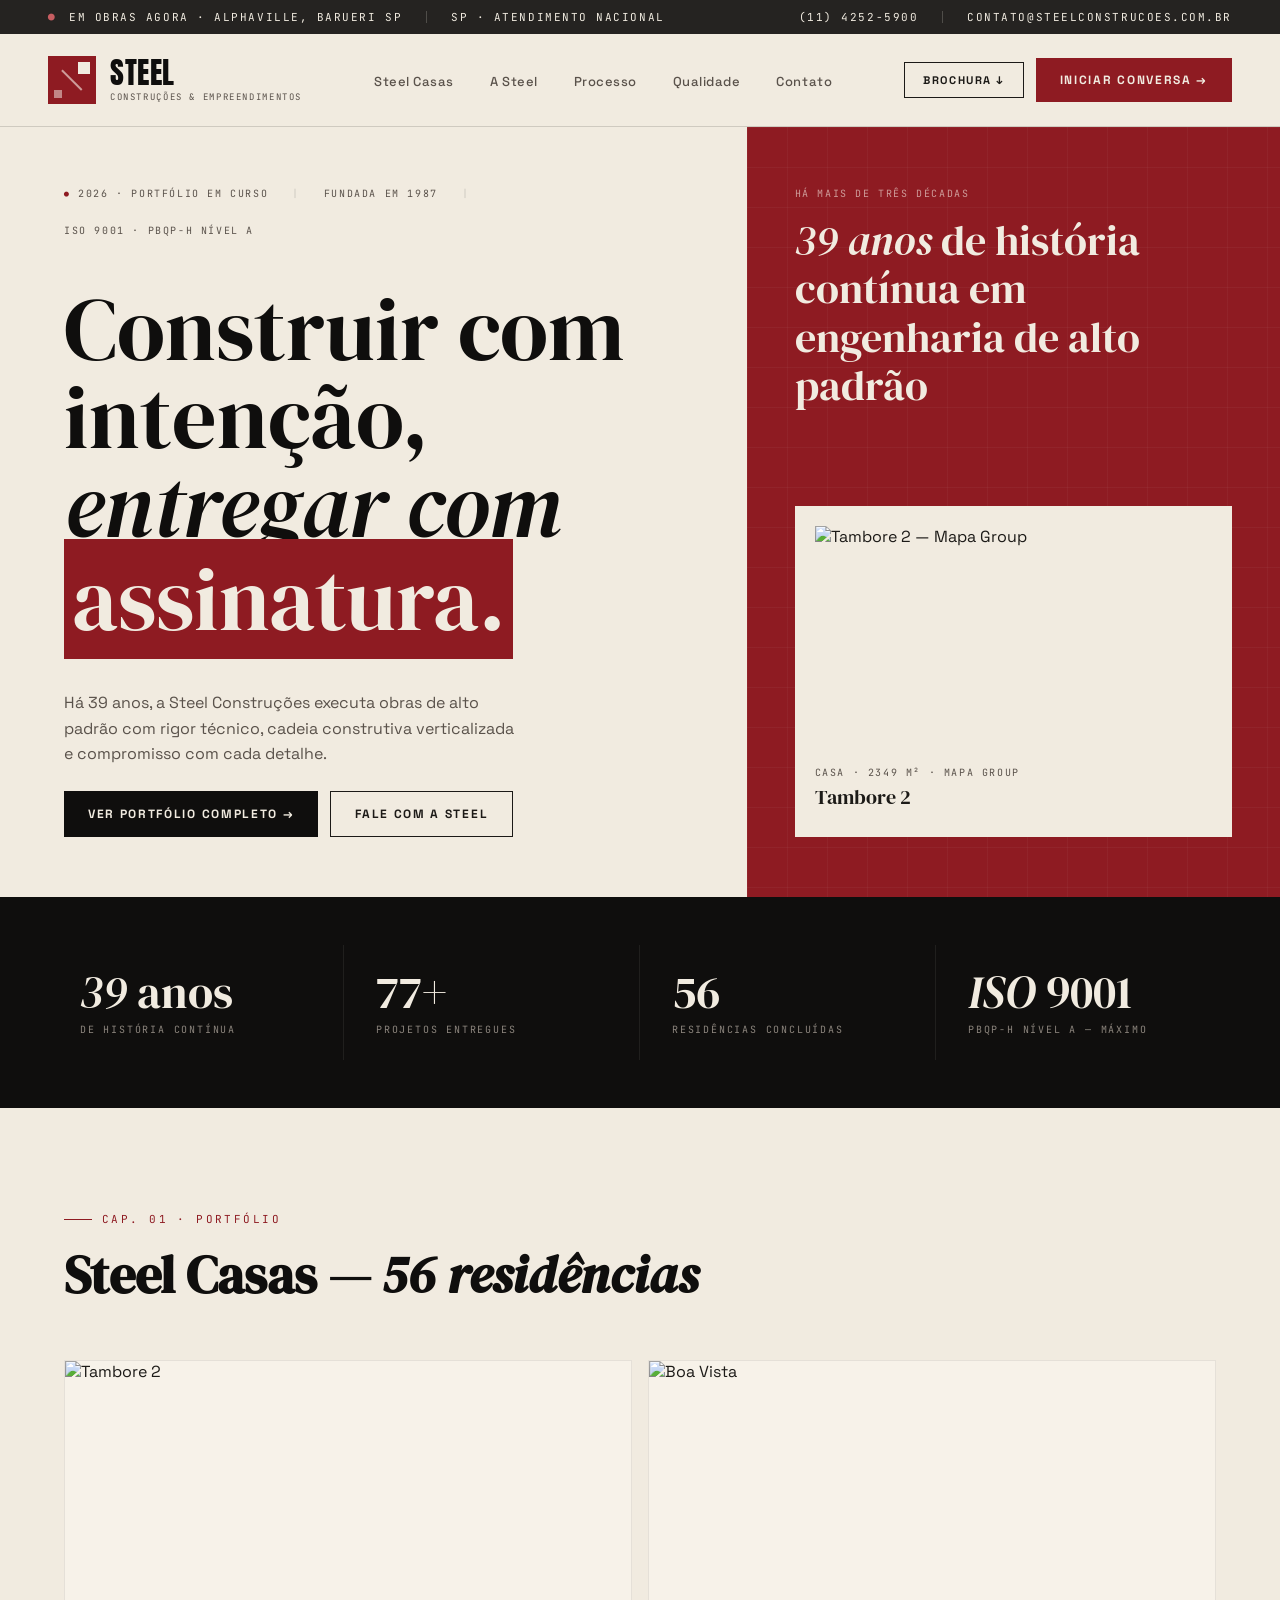
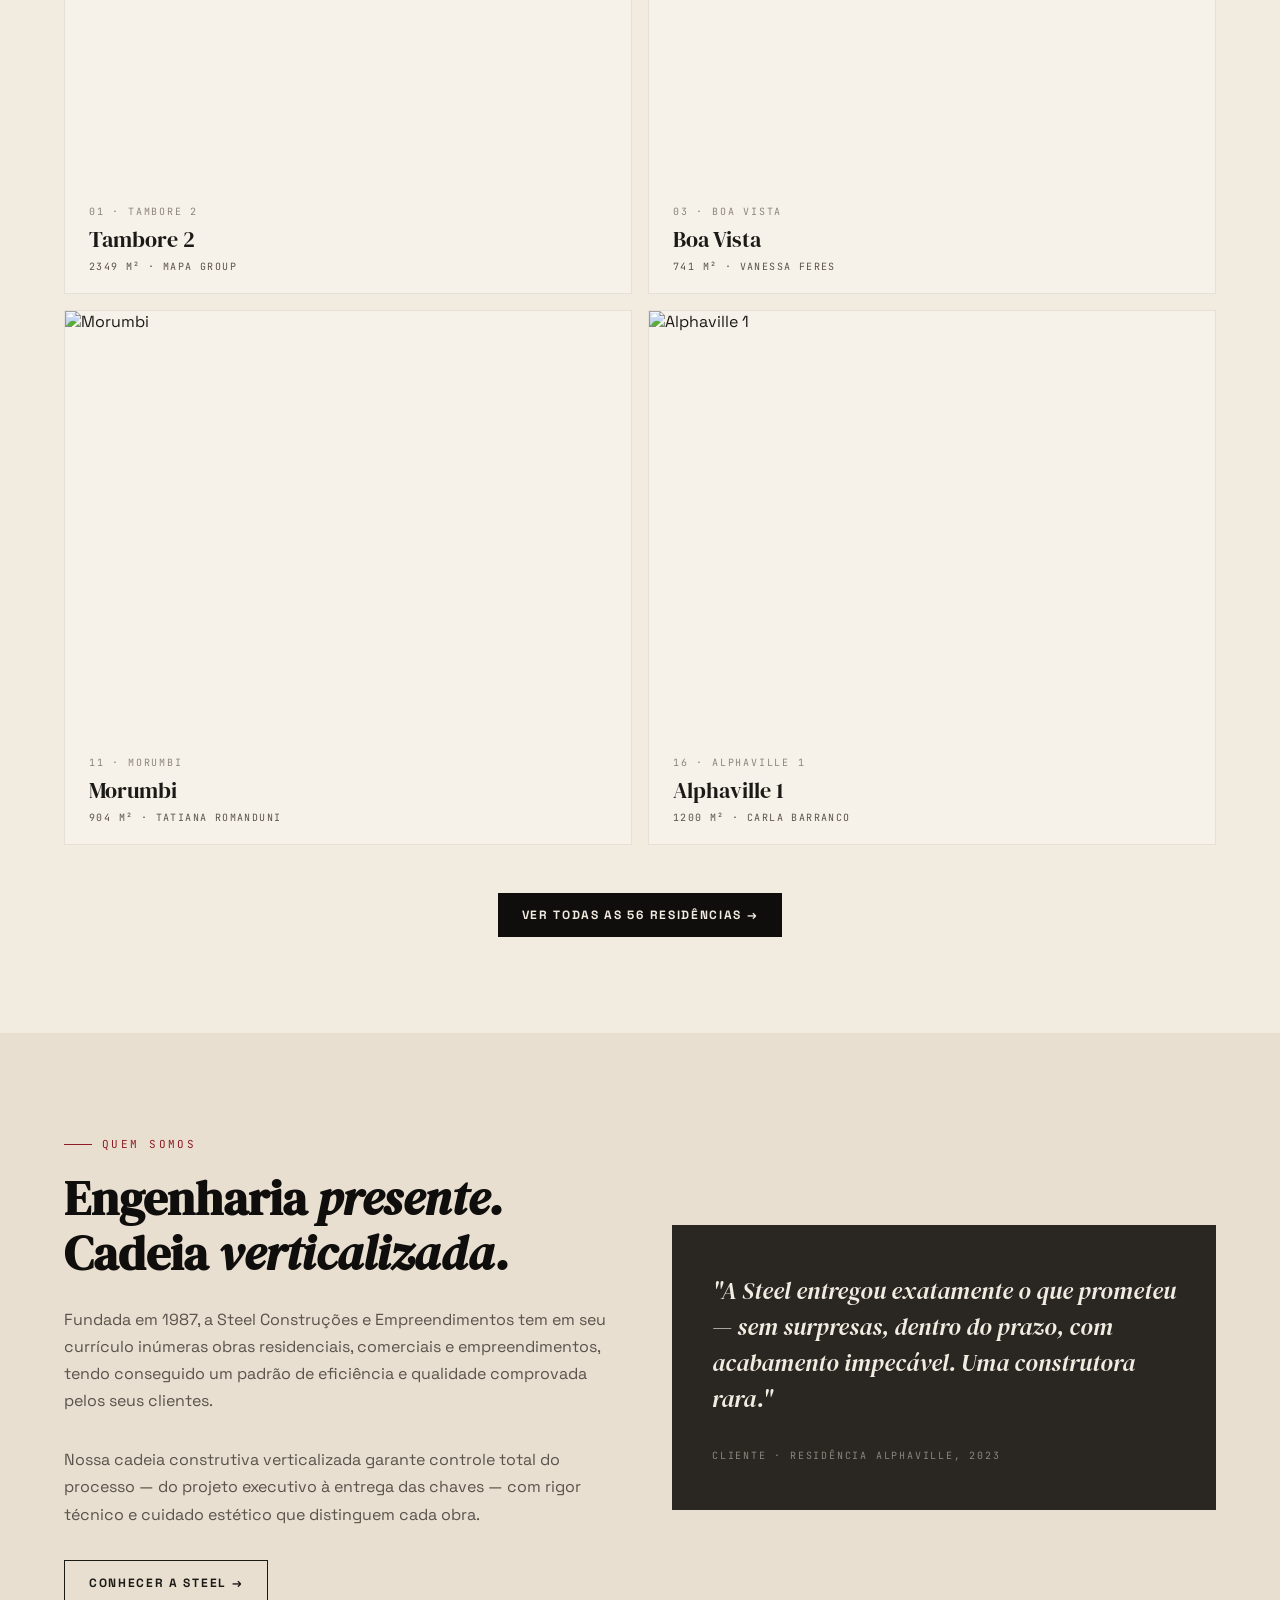
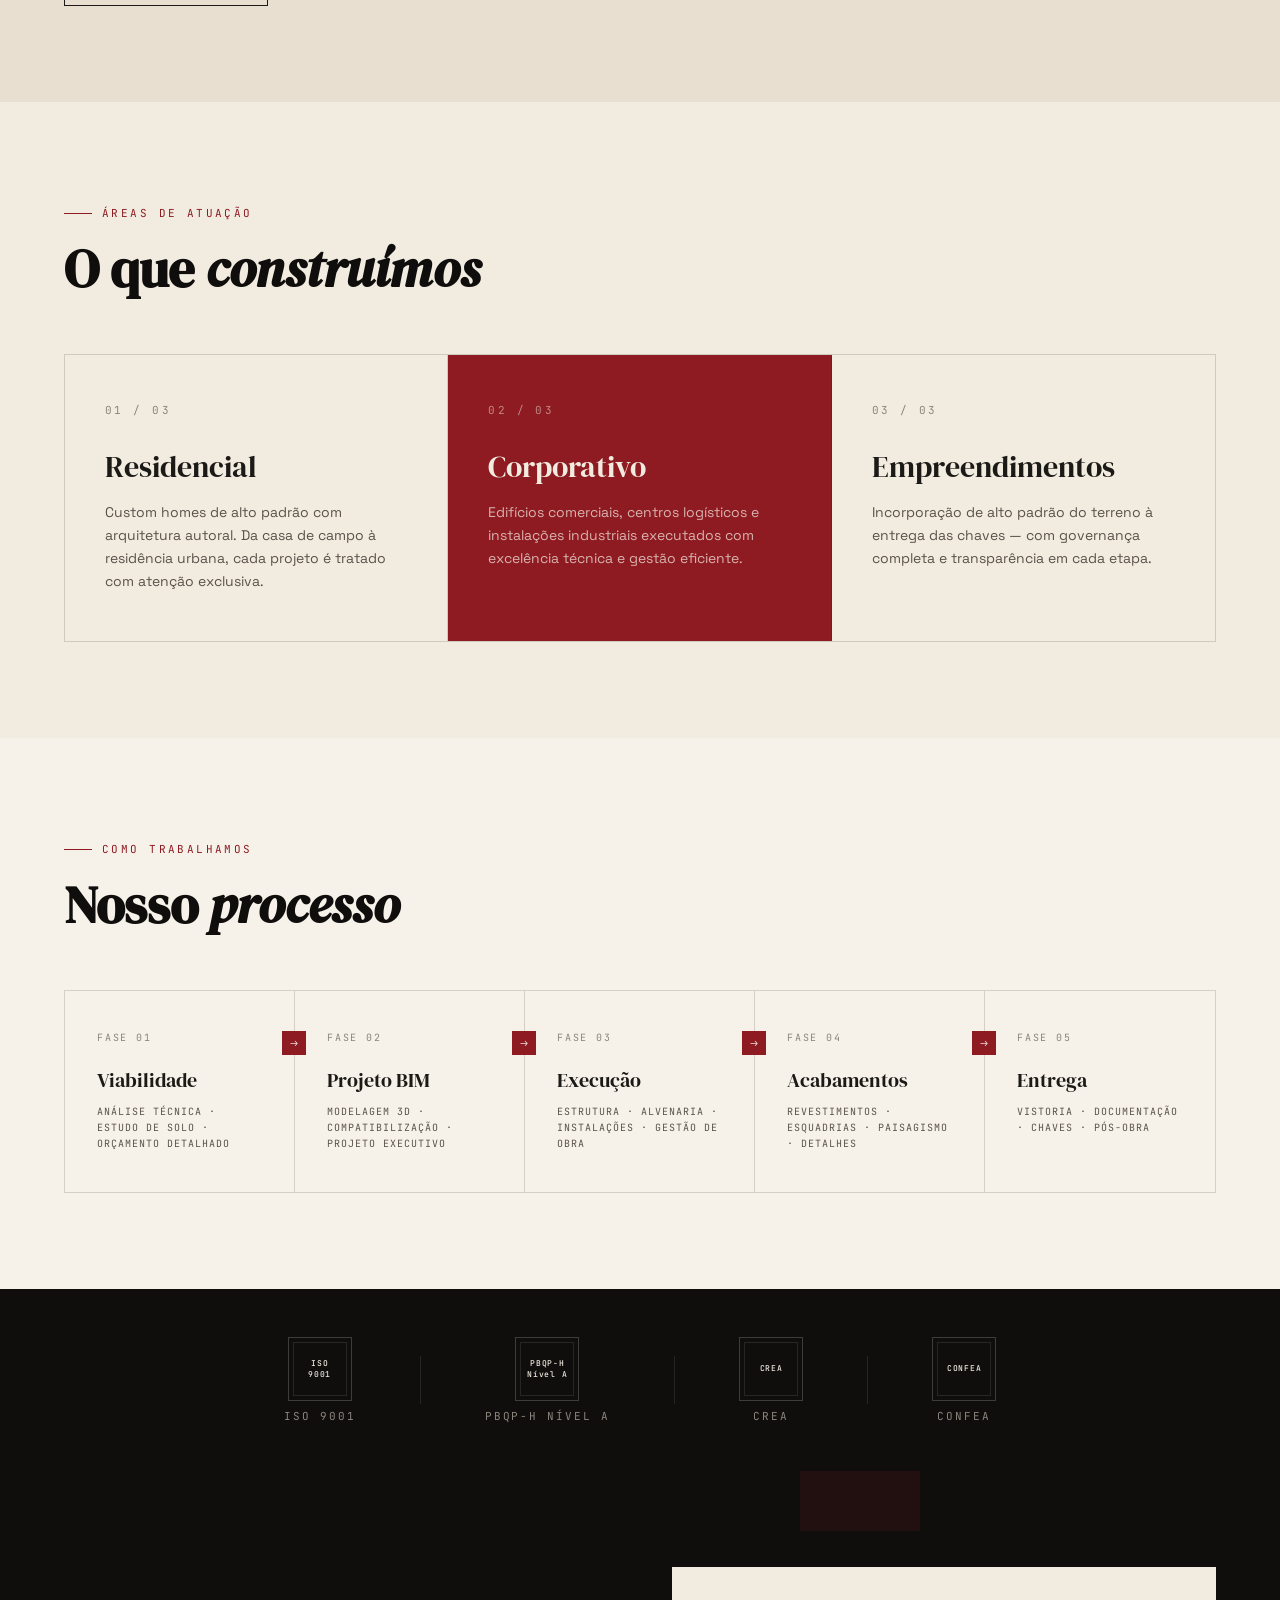
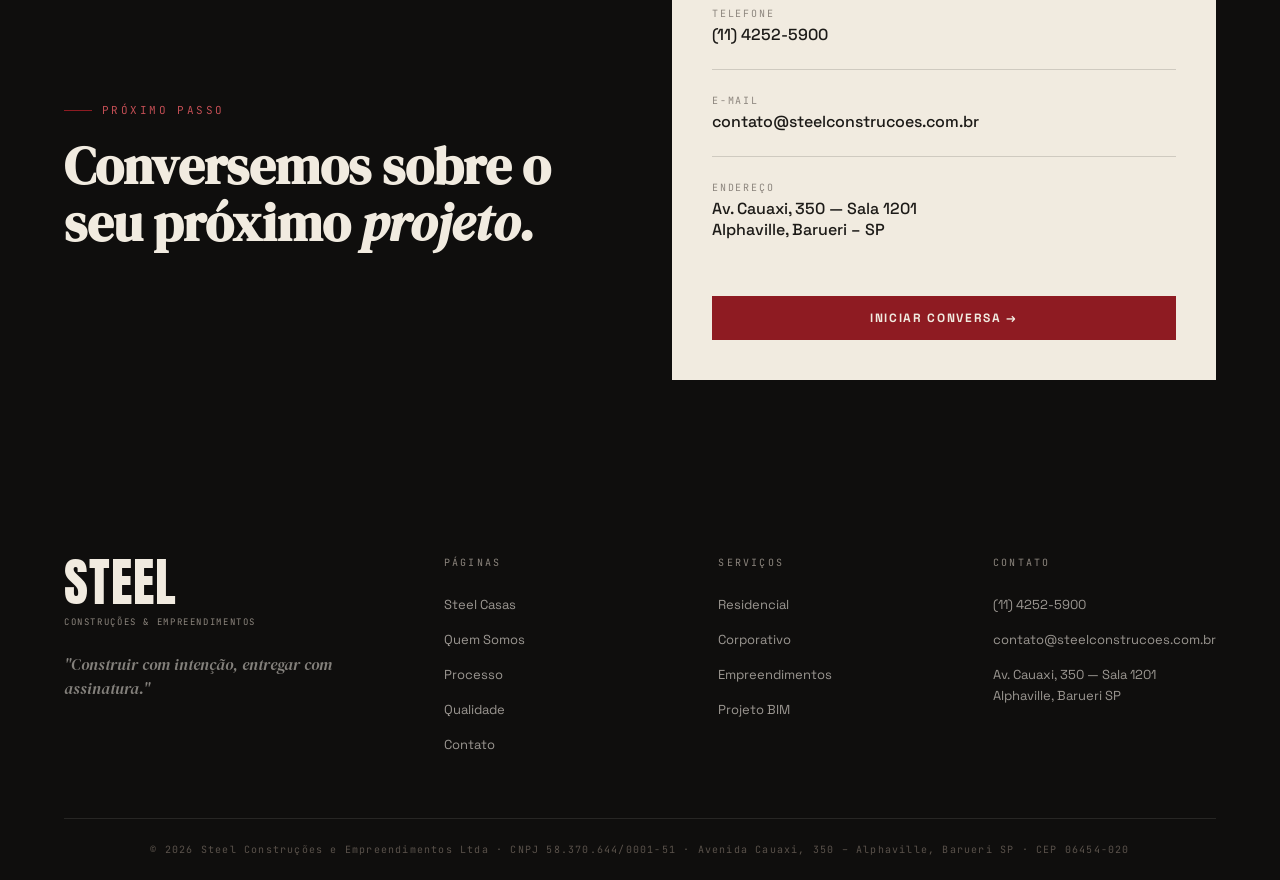
==== index.html @ 919e9aaf "Add complete Steel Construções website Single-file SPA implementing the Aço A design — cream/oxblood" ====
<!DOCTYPE html>
<html lang="pt-BR">
<head>
<meta charset="UTF-8">
<meta name="viewport" content="width=device-width, initial-scale=1.0">
<title>Steel Construções e Empreendimentos</title>
<meta name="description" content="Fundada em 1987, a Steel Construções e Empreendimentos tem em seu currículo inúmeras obras residenciais, comerciais e empreendimentos de alto padrão. ISO 9001 · PBQP-H Nível A.">
<link rel="preconnect" href="https://fonts.googleapis.com">
<link rel="preconnect" href="https://fonts.gstatic.com" crossorigin>
<link href="https://fonts.googleapis.com/css2?family=Anton&family=DM+Serif+Display:ital@0;1&family=JetBrains+Mono:wght@300;400;500&family=Space+Grotesk:wght@300;400;500;600;700&display=swap" rel="stylesheet">
<style>
:root {
  --red: #8E1B22;
  --red-dk: #5C0F14;
  --red-lt: #C24E54;
  --black: #0F0E0D;
  --ink: #1C1A17;
  --coal: #2A2622;
  --graphite: #5A524B;
  --stone: #8C857D;
  --bone: #E8DFD0;
  --cream: #F1EBE0;
  --paper: #F7F2E9;
  --border: rgba(15,14,13,0.08);
  --border-mid: rgba(15,14,13,0.15);
}

*, *::before, *::after { box-sizing: border-box; margin: 0; padding: 0; }

html { scroll-behavior: smooth; }

body {
  font-family: 'Space Grotesk', sans-serif;
  background: var(--cream);
  color: var(--ink);
  -webkit-font-smoothing: antialiased;
  overflow-x: hidden;
}

a { text-decoration: none; color: inherit; }
img { display: block; max-width: 100%; }
button { cursor: pointer; border: none; background: none; font-family: inherit; }

/* ===== TYPOGRAPHY ===== */
.font-anton { font-family: 'Anton', sans-serif; }
.font-dm { font-family: 'DM Serif Display', serif; }
.font-dm-i { font-family: 'DM Serif Display', serif; font-style: italic; }
.font-mono { font-family: 'JetBrains Mono', monospace; }
.font-body { font-family: 'Space Grotesk', sans-serif; }

/* ===== EYEBROW ===== */
.eyebrow {
  display: inline-flex;
  align-items: center;
  gap: 10px;
  font-family: 'JetBrains Mono', monospace;
  font-size: 11px;
  font-weight: 400;
  letter-spacing: 0.22em;
  text-transform: uppercase;
  color: var(--red);
  margin-bottom: 20px;
}
.eyebrow::before {
  content: '';
  display: inline-block;
  width: 28px;
  height: 1px;
  background: var(--red);
  flex-shrink: 0;
}

/* ===== BUTTONS ===== */
.btn {
  display: inline-flex;
  align-items: center;
  gap: 8px;
  padding: 14px 24px;
  font-family: 'Space Grotesk', sans-serif;
  font-size: 12px;
  font-weight: 700;
  letter-spacing: 0.14em;
  text-transform: uppercase;
  transition: all 0.2s ease;
  white-space: nowrap;
}
.btn-red {
  background: var(--red);
  color: var(--cream);
}
.btn-red:hover { background: var(--red-dk); }
.btn-black {
  background: var(--black);
  color: var(--cream);
}
.btn-black:hover { background: var(--coal); }
.btn-outline {
  border: 1.5px solid var(--ink);
  color: var(--ink);
  background: transparent;
}
.btn-outline:hover { background: var(--ink); color: var(--cream); }
.btn-outline-cream {
  border: 1.5px solid var(--cream);
  color: var(--cream);
  background: transparent;
}
.btn-outline-cream:hover { background: var(--cream); color: var(--ink); }

/* ===== TOP BAR ===== */
.topbar {
  display: flex;
  justify-content: space-between;
  align-items: center;
  padding: 10px 48px;
  background: var(--black);
  font-family: 'JetBrains Mono', monospace;
  font-size: 11px;
  letter-spacing: 0.14em;
  text-transform: uppercase;
  color: var(--cream);
  opacity: 0.9;
}
.topbar-left, .topbar-right {
  display: flex;
  align-items: center;
  gap: 24px;
}
.topbar-sep {
  width: 1px;
  height: 12px;
  background: rgba(248,242,233,0.2);
}
.topbar .dot {
  color: var(--red-lt);
  margin-right: 4px;
}

/* ===== NAVIGATION ===== */
.navbar {
  display: grid;
  grid-template-columns: auto 1fr auto;
  gap: 48px;
  align-items: center;
  padding: 22px 48px;
  background: var(--cream);
  border-bottom: 1px solid var(--border-mid);
  position: sticky;
  top: 0;
  z-index: 100;
  transition: box-shadow 0.3s ease;
}
.navbar.scrolled {
  box-shadow: 0 4px 24px rgba(15,14,13,0.08);
}

/* Logo */
.logo {
  display: flex;
  align-items: center;
  gap: 14px;
  cursor: pointer;
}
.logo-mark {
  width: 48px;
  height: 48px;
  background: var(--red);
  position: relative;
  flex-shrink: 0;
}
.logo-mark::before {
  content: '';
  position: absolute;
  top: 6px;
  right: 6px;
  width: 12px;
  height: 12px;
  background: var(--cream);
}
.logo-mark::after {
  content: '';
  position: absolute;
  bottom: 6px;
  left: 6px;
  width: 8px;
  height: 8px;
  background: rgba(248,242,233,0.5);
}
.logo-mark-line {
  position: absolute;
  top: 50%;
  left: 50%;
  width: 28px;
  height: 1.5px;
  background: rgba(248,242,233,0.6);
  transform: translate(-50%, -50%) rotate(45deg);
}
.logo-text { display: flex; flex-direction: column; }
.logo-title {
  font-family: 'Anton', sans-serif;
  font-size: 30px;
  color: var(--black);
  line-height: 1;
  letter-spacing: 0.02em;
}
.logo-sub {
  font-family: 'JetBrains Mono', monospace;
  font-size: 9px;
  letter-spacing: 0.18em;
  text-transform: uppercase;
  color: var(--graphite);
  margin-top: 3px;
}

/* Nav Links */
.nav-links {
  display: flex;
  justify-content: center;
  align-items: center;
  gap: 36px;
  list-style: none;
}
.nav-links a {
  font-family: 'Space Grotesk', sans-serif;
  font-size: 13px;
  font-weight: 500;
  letter-spacing: 0.04em;
  color: var(--graphite);
  transition: color 0.2s ease;
  position: relative;
  padding-bottom: 4px;
}
.nav-links a::after {
  content: '';
  position: absolute;
  bottom: 0;
  left: 0;
  width: 0;
  height: 1.5px;
  background: var(--red);
  transition: width 0.25s ease;
}
.nav-links a:hover { color: var(--ink); }
.nav-links a:hover::after,
.nav-links a.active::after { width: 100%; }
.nav-links a.active { color: var(--ink); }

.nav-actions {
  display: flex;
  align-items: center;
  gap: 12px;
}

/* Hamburger */
.hamburger {
  display: none;
  flex-direction: column;
  gap: 5px;
  cursor: pointer;
  padding: 4px;
}
.hamburger span {
  display: block;
  width: 24px;
  height: 2px;
  background: var(--ink);
  transition: all 0.3s ease;
}
.hamburger.open span:nth-child(1) { transform: translateY(7px) rotate(45deg); }
.hamburger.open span:nth-child(2) { opacity: 0; }
.hamburger.open span:nth-child(3) { transform: translateY(-7px) rotate(-45deg); }

/* Mobile menu */
.mobile-menu {
  display: none;
  flex-direction: column;
  gap: 0;
  background: var(--cream);
  border-top: 1px solid var(--border-mid);
  position: sticky;
  top: 93px;
  z-index: 99;
}
.mobile-menu.open { display: flex; }
.mobile-menu a {
  padding: 16px 48px;
  font-size: 14px;
  font-weight: 500;
  color: var(--graphite);
  border-bottom: 1px solid var(--border);
  transition: color 0.2s ease, background 0.2s ease;
}
.mobile-menu a:hover, .mobile-menu a.active {
  color: var(--red);
  background: var(--paper);
}

/* ===== PAGES ===== */
.page { display: block; }
.page[hidden] { display: none; }

/* ===== HERO ===== */
.hero {
  display: grid;
  grid-template-columns: 1.4fr 1fr;
  min-height: calc(100vh - 93px - 44px);
}
.hero-left {
  padding: 60px 64px 60px 64px;
  background: var(--cream);
  display: flex;
  flex-direction: column;
  justify-content: space-between;
}
.hero-meta {
  display: flex;
  align-items: center;
  gap: 24px;
  font-family: 'JetBrains Mono', monospace;
  font-size: 10px;
  letter-spacing: 0.16em;
  text-transform: uppercase;
  color: var(--graphite);
  margin-bottom: 48px;
  flex-wrap: wrap;
}
.hero-meta-dot {
  color: var(--red);
  font-size: 8px;
}
.hero-meta-sep { color: var(--border-mid); }
.hero-h1 {
  font-family: 'DM Serif Display', serif;
  font-size: 88px;
  line-height: 1.0;
  color: var(--black);
  margin-bottom: 40px;
  flex: 1;
  display: flex;
  flex-direction: column;
  justify-content: center;
}
.hero-h1 em {
  font-style: italic;
}
.hero-highlight {
  display: inline;
  background: var(--red);
  color: var(--cream);
  padding: 0 8px;
  line-height: 1.15;
}
.hero-bottom {
  display: flex;
  flex-direction: column;
  gap: 24px;
}
.hero-desc {
  font-size: 16px;
  font-weight: 400;
  color: var(--graphite);
  line-height: 1.6;
  max-width: 460px;
}
.hero-ctas {
  display: flex;
  gap: 12px;
  flex-wrap: wrap;
}

/* Hero Right */
.hero-right {
  background: var(--red);
  padding: 60px 48px;
  display: flex;
  flex-direction: column;
  justify-content: space-between;
  position: relative;
  overflow: hidden;
}
.hero-right-grid {
  position: absolute;
  inset: 0;
  background-image:
    linear-gradient(rgba(248,242,233,0.04) 1px, transparent 1px),
    linear-gradient(90deg, rgba(248,242,233,0.04) 1px, transparent 1px);
  background-size: 40px 40px;
  pointer-events: none;
}
.hero-right-heading {
  font-family: 'DM Serif Display', serif;
  font-size: 42px;
  line-height: 1.15;
  color: var(--cream);
  position: relative;
  z-index: 1;
}
.hero-right-heading em { font-style: italic; }
.hero-right-heading span {
  font-family: 'DM Serif Display', serif;
  font-style: italic;
}
.hero-featured-card {
  background: var(--cream);
  padding: 20px;
  position: relative;
  z-index: 1;
}
.hero-featured-card .img-wrap {
  width: 100%;
  aspect-ratio: 16/9;
  overflow: hidden;
  margin-bottom: 16px;
}
.hero-featured-card .img-wrap img {
  width: 100%;
  height: 100%;
  object-fit: cover;
  transition: transform 0.5s ease;
}
.hero-featured-card:hover .img-wrap img { transform: scale(1.03); }
.hero-featured-card-meta {
  font-family: 'JetBrains Mono', monospace;
  font-size: 10px;
  letter-spacing: 0.16em;
  text-transform: uppercase;
  color: var(--graphite);
}
.hero-featured-card-name {
  font-family: 'DM Serif Display', serif;
  font-size: 20px;
  color: var(--ink);
  margin: 4px 0 6px;
}
.hero-right-sub {
  font-family: 'JetBrains Mono', monospace;
  font-size: 10px;
  letter-spacing: 0.16em;
  text-transform: uppercase;
  color: rgba(248,242,233,0.6);
  position: relative;
  z-index: 1;
  margin-bottom: 16px;
}

/* ===== STATS BAR ===== */
.stats-bar {
  background: var(--black);
  padding: 48px;
  display: grid;
  grid-template-columns: repeat(4, 1fr);
  gap: 0;
}
.stat-item {
  padding: 24px 32px;
  border-right: 1px solid rgba(248,242,233,0.08);
  display: flex;
  flex-direction: column;
  gap: 8px;
}
.stat-item:last-child { border-right: none; }
.stat-number {
  font-family: 'DM Serif Display', serif;
  font-size: 46px;
  line-height: 1;
  color: var(--cream);
}
.stat-number em { font-style: italic; }
.stat-label {
  font-family: 'JetBrains Mono', monospace;
  font-size: 10px;
  letter-spacing: 0.18em;
  text-transform: uppercase;
  color: var(--stone);
}

/* ===== SECTIONS ===== */
.c-section {
  padding: 96px 64px;
}
.section-header {
  margin-bottom: 56px;
}
.section-h2 {
  font-family: 'DM Serif Display', serif;
  font-size: 52px;
  line-height: 1.1;
  color: var(--black);
}
.section-h2 em { font-style: italic; }

/* ===== PORTFOLIO SECTION ===== */
.portfolio-section {
  background: var(--cream);
  padding: 96px 64px;
}
.portfolio-grid-home {
  display: grid;
  grid-template-columns: repeat(2, 1fr);
  gap: 16px;
  margin-bottom: 48px;
}
.portfolio-card {
  background: var(--paper);
  border: 1px solid var(--border);
  overflow: hidden;
  transition: border-color 0.3s ease;
}
.portfolio-card:hover { border-color: var(--red); }
.portfolio-card .img-wrap {
  aspect-ratio: 4/3;
  overflow: hidden;
}
.portfolio-card .img-wrap img {
  width: 100%;
  height: 100%;
  object-fit: cover;
  transition: transform 0.4s ease;
}
.portfolio-card:hover .img-wrap img { transform: scale(1.04); }
.portfolio-card-info {
  padding: 20px 24px;
}
.portfolio-card-num {
  font-family: 'JetBrains Mono', monospace;
  font-size: 10px;
  letter-spacing: 0.18em;
  color: var(--stone);
  text-transform: uppercase;
  margin-bottom: 6px;
}
.portfolio-card-name {
  font-family: 'DM Serif Display', serif;
  font-size: 22px;
  color: var(--ink);
  margin-bottom: 6px;
}
.portfolio-card-meta {
  font-family: 'JetBrains Mono', monospace;
  font-size: 10px;
  letter-spacing: 0.14em;
  color: var(--graphite);
  text-transform: uppercase;
}
.portfolio-cta-wrap {
  text-align: center;
}

/* ===== ABOUT / MANIFESTO ===== */
.about-section {
  background: var(--bone);
  padding: 96px 64px;
  display: grid;
  grid-template-columns: 1fr 1fr;
  gap: 64px;
  align-items: center;
}
.about-h2 {
  font-family: 'DM Serif Display', serif;
  font-size: 48px;
  line-height: 1.15;
  color: var(--black);
  margin-bottom: 24px;
}
.about-h2 em { font-style: italic; }
.about-body {
  font-size: 16px;
  line-height: 1.7;
  color: var(--graphite);
  margin-bottom: 32px;
}
.about-card {
  background: var(--coal);
  padding: 48px 40px;
}
.about-quote {
  font-family: 'DM Serif Display', serif;
  font-style: italic;
  font-size: 24px;
  line-height: 1.5;
  color: var(--cream);
  margin-bottom: 32px;
}
.about-quote-attr {
  font-family: 'JetBrains Mono', monospace;
  font-size: 10px;
  letter-spacing: 0.18em;
  text-transform: uppercase;
  color: var(--stone);
}

/* ===== SERVICES ===== */
.services-section {
  background: var(--cream);
  padding: 96px 64px;
}
.services-grid {
  display: grid;
  grid-template-columns: repeat(3, 1fr);
  gap: 0;
  border: 1px solid var(--border-mid);
}
.service-col {
  padding: 48px 40px;
  border-right: 1px solid var(--border-mid);
}
.service-col:last-child { border-right: none; }
.service-col.red {
  background: var(--red);
}
.service-num {
  font-family: 'JetBrains Mono', monospace;
  font-size: 11px;
  letter-spacing: 0.22em;
  text-transform: uppercase;
  color: var(--stone);
  margin-bottom: 32px;
  display: block;
}
.service-col.red .service-num { color: rgba(248,242,233,0.5); }
.service-title {
  font-family: 'DM Serif Display', serif;
  font-size: 30px;
  color: var(--ink);
  margin-bottom: 16px;
  line-height: 1.2;
}
.service-col.red .service-title { color: var(--cream); }
.service-body {
  font-size: 14px;
  line-height: 1.65;
  color: var(--graphite);
}
.service-col.red .service-body { color: rgba(248,242,233,0.7); }

/* ===== PROCESS TIMELINE ===== */
.process-section {
  background: var(--paper);
  padding: 96px 64px;
}
.process-timeline {
  display: grid;
  grid-template-columns: repeat(5, 1fr);
  gap: 0;
  margin-top: 56px;
  border: 1px solid var(--border-mid);
}
.process-step {
  padding: 40px 32px;
  border-right: 1px solid var(--border-mid);
  position: relative;
}
.process-step:last-child { border-right: none; }
.process-step-num {
  font-family: 'JetBrains Mono', monospace;
  font-size: 10px;
  letter-spacing: 0.18em;
  text-transform: uppercase;
  color: var(--stone);
  margin-bottom: 24px;
  display: block;
}
.process-step-arrow {
  position: absolute;
  top: 40px;
  right: -12px;
  width: 24px;
  height: 24px;
  background: var(--red);
  display: flex;
  align-items: center;
  justify-content: center;
  z-index: 1;
  font-size: 10px;
  color: var(--cream);
}
.process-step:last-child .process-step-arrow { display: none; }
.process-step-title {
  font-family: 'DM Serif Display', serif;
  font-size: 20px;
  color: var(--ink);
  margin-bottom: 12px;
  line-height: 1.2;
}
.process-step-body {
  font-family: 'JetBrains Mono', monospace;
  font-size: 10px;
  letter-spacing: 0.1em;
  color: var(--graphite);
  line-height: 1.6;
  text-transform: uppercase;
}

/* ===== CERTIFICATIONS ===== */
.certs-section {
  background: var(--black);
  padding: 48px 64px;
  display: flex;
  align-items: center;
  justify-content: center;
  gap: 64px;
  flex-wrap: wrap;
}
.cert-item {
  display: flex;
  flex-direction: column;
  align-items: center;
  gap: 8px;
}
.cert-badge {
  width: 64px;
  height: 64px;
  border: 1.5px solid rgba(248,242,233,0.2);
  display: flex;
  align-items: center;
  justify-content: center;
  position: relative;
}
.cert-badge::before {
  content: '';
  position: absolute;
  inset: 4px;
  border: 1px solid rgba(248,242,233,0.1);
}
.cert-badge-inner {
  font-family: 'JetBrains Mono', monospace;
  font-size: 8px;
  letter-spacing: 0.1em;
  color: var(--cream);
  text-align: center;
  line-height: 1.3;
  font-weight: 500;
}
.cert-name {
  font-family: 'JetBrains Mono', monospace;
  font-size: 11px;
  letter-spacing: 0.18em;
  text-transform: uppercase;
  color: var(--stone);
}
.cert-sep {
  width: 1px;
  height: 48px;
  background: rgba(248,242,233,0.1);
}

/* ===== HOME CTA ===== */
.home-cta-section {
  background: var(--black);
  padding: 96px 64px;
  display: grid;
  grid-template-columns: 1fr 1fr;
  gap: 64px;
  align-items: center;
  position: relative;
  overflow: hidden;
}
.home-cta-accent {
  position: absolute;
  top: -60px;
  right: 360px;
  width: 120px;
  height: 120px;
  background: var(--red);
  opacity: 0.15;
}
.home-cta-accent::after {
  content: '';
  position: absolute;
  top: 30px;
  left: 30px;
  width: 60px;
  height: 60px;
  background: var(--red);
  opacity: 0.4;
}
.home-cta-h2 {
  font-family: 'DM Serif Display', serif;
  font-size: 52px;
  line-height: 1.1;
  color: var(--cream);
  position: relative;
  z-index: 1;
}
.home-cta-h2 em { font-style: italic; }
.contact-card {
  background: var(--cream);
  padding: 40px;
  position: relative;
  z-index: 1;
}
.contact-card-item {
  display: flex;
  flex-direction: column;
  gap: 4px;
  margin-bottom: 24px;
  padding-bottom: 24px;
  border-bottom: 1px solid var(--border-mid);
}
.contact-card-item:last-of-type {
  margin-bottom: 32px;
  border-bottom: none;
}
.contact-card-label {
  font-family: 'JetBrains Mono', monospace;
  font-size: 10px;
  letter-spacing: 0.18em;
  text-transform: uppercase;
  color: var(--stone);
}
.contact-card-value {
  font-size: 16px;
  font-weight: 500;
  color: var(--ink);
}

/* ===== FOOTER ===== */
.footer {
  background: var(--black);
  padding: 80px 64px 0;
}
.footer-grid {
  display: grid;
  grid-template-columns: 1.5fr 1fr 1fr 1fr;
  gap: 64px;
  padding-bottom: 64px;
  border-bottom: 1px solid rgba(248,242,233,0.1);
}
.footer-brand .footer-name {
  font-family: 'Anton', sans-serif;
  font-size: 52px;
  color: var(--cream);
  letter-spacing: 0.02em;
  line-height: 1;
  margin-bottom: 8px;
}
.footer-brand-sub {
  font-family: 'JetBrains Mono', monospace;
  font-size: 9px;
  letter-spacing: 0.18em;
  text-transform: uppercase;
  color: var(--stone);
  margin-bottom: 24px;
}
.footer-quote {
  font-family: 'DM Serif Display', serif;
  font-style: italic;
  font-size: 16px;
  color: rgba(248,242,233,0.5);
  line-height: 1.5;
  max-width: 280px;
}
.footer-col-title {
  font-family: 'JetBrains Mono', monospace;
  font-size: 10px;
  letter-spacing: 0.22em;
  text-transform: uppercase;
  color: var(--stone);
  margin-bottom: 24px;
}
.footer-links {
  display: flex;
  flex-direction: column;
  gap: 14px;
  list-style: none;
}
.footer-links a {
  font-size: 13px;
  color: rgba(248,242,233,0.6);
  transition: color 0.2s ease;
}
.footer-links a:hover { color: var(--cream); }
.footer-bottom {
  padding: 24px 0;
  font-family: 'JetBrains Mono', monospace;
  font-size: 10px;
  letter-spacing: 0.12em;
  color: var(--graphite);
  text-align: center;
}

/* ===== CASAS PAGE ===== */
.page-header {
  background: var(--cream);
  padding: 80px 64px 56px;
  border-bottom: 1px solid var(--border-mid);
}
.page-h1 {
  font-family: 'DM Serif Display', serif;
  font-size: 80px;
  line-height: 1.05;
  color: var(--black);
  margin-bottom: 20px;
}
.page-h1 em { font-style: italic; }
.page-desc {
  font-size: 16px;
  color: var(--graphite);
  line-height: 1.6;
  max-width: 560px;
}
.page-count {
  font-family: 'JetBrains Mono', monospace;
  font-size: 12px;
  letter-spacing: 0.18em;
  text-transform: uppercase;
  color: var(--stone);
  margin-bottom: 16px;
}

.casas-gallery {
  padding: 64px;
  background: var(--cream);
}
.casas-grid {
  display: grid;
  grid-template-columns: repeat(3, 1fr);
  gap: 16px;
}
.casa-card {
  background: var(--paper);
  border: 1px solid var(--border);
  overflow: hidden;
  transition: border-color 0.3s ease;
  position: relative;
}
.casa-card:hover { border-color: var(--stone); }
.casa-card .img-wrap {
  aspect-ratio: 4/3;
  overflow: hidden;
  position: relative;
}
.casa-card .img-wrap img {
  width: 100%;
  height: 100%;
  object-fit: cover;
  transition: transform 0.4s ease;
}
.casa-card:hover .img-wrap img { transform: scale(1.04); }
.casa-card-num {
  position: absolute;
  top: 12px;
  right: 12px;
  background: rgba(15,14,13,0.7);
  color: var(--cream);
  font-family: 'JetBrains Mono', monospace;
  font-size: 10px;
  letter-spacing: 0.18em;
  padding: 4px 8px;
  z-index: 1;
}
.casa-card-info {
  padding: 20px 24px;
}
.casa-card-name {
  font-family: 'DM Serif Display', serif;
  font-size: 20px;
  color: var(--ink);
  margin-bottom: 8px;
}
.casa-card-meta {
  font-family: 'JetBrains Mono', monospace;
  font-size: 10px;
  letter-spacing: 0.14em;
  color: var(--graphite);
  text-transform: uppercase;
}

/* ===== SOBRE PAGE ===== */
.sobre-hero {
  background: var(--bone);
  padding: 96px 64px;
  border-bottom: 1px solid var(--border-mid);
}
.sobre-story {
  padding: 96px 64px;
  background: var(--cream);
  display: grid;
  grid-template-columns: 1fr 1fr;
  gap: 80px;
  align-items: start;
}
.story-h2 {
  font-family: 'DM Serif Display', serif;
  font-size: 40px;
  line-height: 1.15;
  color: var(--black);
  margin-bottom: 24px;
}
.story-body {
  font-size: 15px;
  line-height: 1.75;
  color: var(--graphite);
  margin-bottom: 20px;
}
.story-data-item {
  display: flex;
  flex-direction: column;
  gap: 2px;
  padding: 20px 0;
  border-bottom: 1px solid var(--border);
}
.story-data-label {
  font-family: 'JetBrains Mono', monospace;
  font-size: 10px;
  letter-spacing: 0.18em;
  text-transform: uppercase;
  color: var(--stone);
}
.story-data-value {
  font-size: 15px;
  font-weight: 500;
  color: var(--ink);
}
.values-section {
  background: var(--black);
  padding: 96px 64px;
}
.values-section .section-h2 { color: var(--cream); margin-bottom: 56px; }
.values-grid {
  display: grid;
  grid-template-columns: repeat(4, 1fr);
  gap: 0;
}
.value-item {
  padding: 40px 32px;
  border-right: 1px solid rgba(248,242,233,0.08);
}
.value-item:last-child { border-right: none; }
.value-num {
  font-family: 'JetBrains Mono', monospace;
  font-size: 10px;
  letter-spacing: 0.22em;
  color: var(--red-lt);
  text-transform: uppercase;
  margin-bottom: 20px;
  display: block;
}
.value-title {
  font-family: 'DM Serif Display', serif;
  font-size: 28px;
  color: var(--cream);
  margin-bottom: 12px;
}
.value-body {
  font-size: 14px;
  line-height: 1.6;
  color: var(--stone);
}
.timeline-section {
  background: var(--paper);
  padding: 96px 64px;
}
.timeline-items {
  display: grid;
  grid-template-columns: repeat(4, 1fr);
  gap: 0;
  margin-top: 56px;
  border: 1px solid var(--border-mid);
}
.timeline-item {
  padding: 40px 32px;
  border-right: 1px solid var(--border-mid);
}
.timeline-item:last-child { border-right: none; }
.timeline-year {
  font-family: 'DM Serif Display', serif;
  font-style: italic;
  font-size: 48px;
  color: var(--red);
  margin-bottom: 16px;
  display: block;
}
.timeline-event {
  font-family: 'Space Grotesk', sans-serif;
  font-size: 14px;
  line-height: 1.65;
  color: var(--graphite);
}

/* ===== PROCESSO PAGE ===== */
.processo-phases {
  background: var(--cream);
  padding: 96px 64px;
}
.phase-item {
  display: grid;
  grid-template-columns: 80px 1fr 1fr;
  gap: 48px;
  padding: 56px 0;
  border-bottom: 1px solid var(--border-mid);
  align-items: start;
}
.phase-item:last-child { border-bottom: none; }
.phase-num {
  font-family: 'JetBrains Mono', monospace;
  font-size: 11px;
  letter-spacing: 0.22em;
  color: var(--stone);
  text-transform: uppercase;
  padding-top: 4px;
}
.phase-title {
  font-family: 'DM Serif Display', serif;
  font-size: 36px;
  color: var(--black);
  line-height: 1.15;
}
.phase-title em { font-style: italic; }
.phase-body {
  font-size: 15px;
  line-height: 1.7;
  color: var(--graphite);
}
.certs-detail-section {
  background: var(--bone);
  padding: 96px 64px;
}
.certs-detail-grid {
  display: grid;
  grid-template-columns: repeat(2, 1fr);
  gap: 32px;
  margin-top: 48px;
}
.cert-detail-card {
  background: var(--paper);
  border: 1px solid var(--border-mid);
  padding: 40px;
}
.cert-detail-badge {
  display: inline-flex;
  align-items: center;
  gap: 12px;
  margin-bottom: 20px;
}
.cert-detail-icon {
  width: 48px;
  height: 48px;
  border: 1.5px solid var(--red);
  display: flex;
  align-items: center;
  justify-content: center;
}
.cert-detail-icon span {
  font-family: 'JetBrains Mono', monospace;
  font-size: 9px;
  color: var(--red);
  text-align: center;
  letter-spacing: 0.05em;
  font-weight: 500;
}
.cert-detail-name {
  font-family: 'JetBrains Mono', monospace;
  font-size: 12px;
  letter-spacing: 0.18em;
  text-transform: uppercase;
  color: var(--red);
}
.cert-detail-title {
  font-family: 'DM Serif Display', serif;
  font-size: 24px;
  color: var(--ink);
  margin-bottom: 12px;
}
.cert-detail-body {
  font-size: 14px;
  line-height: 1.65;
  color: var(--graphite);
}

/* ===== CONTATO PAGE ===== */
.contato-section {
  background: var(--cream);
  padding: 96px 64px;
  display: grid;
  grid-template-columns: 1.2fr 1fr;
  gap: 80px;
}
.form-group {
  margin-bottom: 24px;
}
.form-label {
  display: block;
  font-family: 'JetBrains Mono', monospace;
  font-size: 10px;
  letter-spacing: 0.18em;
  text-transform: uppercase;
  color: var(--stone);
  margin-bottom: 8px;
}
.form-input,
.form-textarea,
.form-select {
  width: 100%;
  padding: 14px 16px;
  background: var(--paper);
  border: 1px solid var(--border-mid);
  font-family: 'Space Grotesk', sans-serif;
  font-size: 15px;
  color: var(--ink);
  outline: none;
  transition: border-color 0.2s ease;
  appearance: none;
}
.form-input:focus,
.form-textarea:focus,
.form-select:focus {
  border-color: var(--red);
}
.form-textarea { min-height: 140px; resize: vertical; }
.form-submit { width: 100%; justify-content: center; font-size: 13px; }

.contato-info-block {
  display: flex;
  flex-direction: column;
  gap: 0;
}
.contato-info-item {
  padding: 28px 0;
  border-bottom: 1px solid var(--border-mid);
}
.contato-info-item:first-child { padding-top: 0; }
.contato-info-label {
  font-family: 'JetBrains Mono', monospace;
  font-size: 10px;
  letter-spacing: 0.18em;
  text-transform: uppercase;
  color: var(--stone);
  margin-bottom: 6px;
}
.contato-info-value {
  font-size: 16px;
  font-weight: 500;
  color: var(--ink);
  line-height: 1.5;
}
.contato-info-value a { color: var(--red); }
.map-placeholder {
  margin-top: 32px;
  background: var(--bone);
  border: 1px solid var(--border-mid);
  padding: 48px 32px;
  text-align: center;
}
.map-placeholder-icon {
  font-size: 32px;
  margin-bottom: 12px;
  display: block;
}
.map-placeholder-text {
  font-family: 'JetBrains Mono', monospace;
  font-size: 10px;
  letter-spacing: 0.16em;
  text-transform: uppercase;
  color: var(--graphite);
  line-height: 1.6;
}

/* ===== SCROLL TO TOP ===== */
.scroll-top {
  position: fixed;
  bottom: 32px;
  right: 32px;
  width: 48px;
  height: 48px;
  background: var(--red);
  color: var(--cream);
  display: flex;
  align-items: center;
  justify-content: center;
  cursor: pointer;
  opacity: 0;
  visibility: hidden;
  transition: all 0.3s ease;
  z-index: 200;
  font-size: 18px;
  border: none;
}
.scroll-top.visible {
  opacity: 1;
  visibility: visible;
}
.scroll-top:hover { background: var(--red-dk); }

/* ===== RESPONSIVE ===== */
@media (max-width: 1200px) {
  .hero-h1 { font-size: 68px; }
  .hero-right-heading { font-size: 34px; }
  .stats-bar { padding: 48px 32px; }
  .stat-number { font-size: 36px; }
  .stat-item { padding: 24px 20px; }
}

@media (max-width: 1024px) {
  .navbar {
    grid-template-columns: auto auto;
    gap: 16px;
  }
  .nav-links { display: none; }
  .hamburger { display: flex; }
  .nav-actions { display: none; }

  .hero { grid-template-columns: 1fr; min-height: auto; }
  .hero-left { padding: 48px 32px; }
  .hero-right { padding: 48px 32px; min-height: 400px; }
  .hero-h1 { font-size: 56px; }

  .stats-bar { grid-template-columns: repeat(2, 1fr); }
  .stat-item { border-right: none; border-bottom: 1px solid rgba(248,242,233,0.08); }
  .stat-item:nth-child(2n) { border-right: none; }

  .portfolio-grid-home { grid-template-columns: 1fr 1fr; }
  .about-section { grid-template-columns: 1fr; padding: 64px 32px; }
  .services-grid { grid-template-columns: 1fr; }
  .service-col { border-right: none; border-bottom: 1px solid var(--border-mid); }

  .process-timeline { grid-template-columns: 1fr 1fr; }
  .process-step { border-right: none; border-bottom: 1px solid var(--border-mid); }
  .process-step-arrow { display: none; }

  .home-cta-section { grid-template-columns: 1fr; padding: 64px 32px; gap: 40px; }
  .home-cta-h2 { font-size: 40px; }

  .footer-grid { grid-template-columns: 1fr 1fr; gap: 40px; }

  .casas-grid { grid-template-columns: repeat(2, 1fr); }
  .casas-gallery { padding: 32px; }

  .sobre-story { grid-template-columns: 1fr; padding: 64px 32px; gap: 48px; }
  .values-grid { grid-template-columns: repeat(2, 1fr); }
  .value-item { border-right: none; border-bottom: 1px solid rgba(248,242,233,0.08); }
  .timeline-items { grid-template-columns: repeat(2, 1fr); }
  .timeline-item { border-right: none; border-bottom: 1px solid var(--border-mid); }

  .phase-item { grid-template-columns: 60px 1fr; gap: 24px; }
  .phase-body { grid-column: 2; margin-top: -24px; }
  .certs-detail-grid { grid-template-columns: 1fr; }

  .contato-section { grid-template-columns: 1fr; padding: 64px 32px; gap: 48px; }

  .c-section { padding: 64px 32px; }
  .portfolio-section { padding: 64px 32px; }
  .process-section { padding: 64px 32px; }
  .services-section { padding: 64px 32px; }
  .processo-phases { padding: 64px 32px; }
  .certs-detail-section { padding: 64px 32px; }
  .timeline-section { padding: 64px 32px; }
  .values-section { padding: 64px 32px; }
  .page-header { padding: 56px 32px 40px; }
  .sobre-hero { padding: 64px 32px; }
  .certs-section { padding: 48px 32px; gap: 32px; }
  .footer { padding: 64px 32px 0; }
}

@media (max-width: 768px) {
  .topbar {
    padding: 10px 24px;
    font-size: 9px;
    gap: 12px;
  }
  .topbar-right { display: none; }

  .navbar { padding: 18px 24px; gap: 12px; }
  .mobile-menu a { padding: 16px 24px; }

  .hero-left { padding: 40px 24px; }
  .hero-right { padding: 40px 24px; }
  .hero-h1 { font-size: 42px; }
  .hero-meta { gap: 12px; font-size: 9px; flex-wrap: wrap; }
  .hero-ctas { flex-direction: column; }

  .stats-bar { padding: 32px 24px; }
  .stat-number { font-size: 32px; }

  .portfolio-grid-home { grid-template-columns: 1fr; }

  .section-h2 { font-size: 38px; }
  .about-h2 { font-size: 36px; }
  .page-h1 { font-size: 52px; }

  .footer-grid { grid-template-columns: 1fr; gap: 32px; }
  .footer-bottom { font-size: 9px; }
}

@media (max-width: 640px) {
  .casas-grid { grid-template-columns: 1fr; }
  .values-grid { grid-template-columns: 1fr; }
  .timeline-items { grid-template-columns: 1fr; }
  .process-timeline { grid-template-columns: 1fr; }
  .certs-section { flex-direction: column; gap: 24px; }
  .cert-sep { width: 40px; height: 1px; }
}
</style>
</head>
<body>

<!-- TOP BAR -->
<div class="topbar">
  <div class="topbar-left">
    <span><span class="dot">●</span> Em obras agora · Alphaville, Barueri SP</span>
    <div class="topbar-sep"></div>
    <span>SP · Atendimento nacional</span>
  </div>
  <div class="topbar-right">
    <span>(11) 4252-5900</span>
    <div class="topbar-sep"></div>
    <span>contato@steelconstrucoes.com.br</span>
  </div>
</div>

<!-- NAVIGATION -->
<nav class="navbar" id="navbar">
  <div class="logo" onclick="navigate('home')">
    <div class="logo-mark">
      <div class="logo-mark-line"></div>
    </div>
    <div class="logo-text">
      <span class="logo-title">STEEL</span>
      <span class="logo-sub">Construções &amp; Empreendimentos</span>
    </div>
  </div>

  <ul class="nav-links">
    <li><a href="#/casas" data-route="casas" onclick="navigate('casas'); return false;">Steel Casas</a></li>
    <li><a href="#/sobre" data-route="sobre" onclick="navigate('sobre'); return false;">A Steel</a></li>
    <li><a href="#/processo" data-route="processo" onclick="navigate('processo'); return false;">Processo</a></li>
    <li><a href="#/processo" data-route="processo" onclick="navigate('processo'); return false;">Qualidade</a></li>
    <li><a href="#/contato" data-route="contato" onclick="navigate('contato'); return false;">Contato</a></li>
  </ul>

  <div class="nav-actions">
    <button class="btn btn-outline" style="font-size:11px; padding:10px 18px;">Brochura ↓</button>
    <a href="#/contato" class="btn btn-red" onclick="navigate('contato'); return false;">Iniciar conversa →</a>
  </div>

  <button class="hamburger" id="hamburger" aria-label="Menu" onclick="toggleMobileMenu()">
    <span></span>
    <span></span>
    <span></span>
  </button>
</nav>

<!-- MOBILE MENU -->
<div class="mobile-menu" id="mobileMenu">
  <a href="#/casas" data-route="casas" onclick="navigate('casas'); toggleMobileMenu(); return false;">Steel Casas</a>
  <a href="#/sobre" data-route="sobre" onclick="navigate('sobre'); toggleMobileMenu(); return false;">A Steel</a>
  <a href="#/processo" data-route="processo" onclick="navigate('processo'); toggleMobileMenu(); return false;">Processo &amp; Qualidade</a>
  <a href="#/contato" data-route="contato" onclick="navigate('contato'); toggleMobileMenu(); return false;">Contato</a>
</div>

<!-- ========================== HOME PAGE ========================== -->
<div id="page-home" class="page">

  <!-- HERO -->
  <section class="hero">
    <div class="hero-left">
      <div class="hero-meta">
        <span><span class="hero-meta-dot">●</span> 2026 · Portfólio em curso</span>
        <span class="hero-meta-sep">|</span>
        <span>Fundada em 1987</span>
        <span class="hero-meta-sep">|</span>
        <span>ISO 9001 · PBQP-H Nível A</span>
      </div>

      <div class="hero-h1">
        <span>Construir com intenção,</span>
        <em>entregar com</em>
        <span><span class="hero-highlight">assinatura.</span></span>
      </div>

      <div class="hero-bottom">
        <p class="hero-desc">Há 39 anos, a Steel Construções executa obras de alto padrão com rigor técnico, cadeia construtiva verticalizada e compromisso com cada detalhe.</p>
        <div class="hero-ctas">
          <a class="btn btn-black" href="#/casas" onclick="navigate('casas'); return false;">Ver portfólio completo →</a>
          <a class="btn btn-outline" href="#/contato" onclick="navigate('contato'); return false;">Fale com a Steel</a>
        </div>
      </div>
    </div>

    <div class="hero-right">
      <div class="hero-right-grid"></div>
      <div>
        <div class="hero-right-sub">Há mais de três décadas</div>
        <div class="hero-right-heading">
          <em>39 anos</em> de história contínua em engenharia de alto padrão
        </div>
      </div>
      <div class="hero-featured-card">
        <div class="img-wrap">
          <img src="https://res.cloudinary.com/duriirkok/image/upload/c_scale,f_auto,q_auto/v1763057090/IMG_7159_xx5idq.heic" alt="Tambore 2 — Mapa Group" loading="eager">
        </div>
        <div class="hero-featured-card-meta">Casa · 2349 m² · Mapa Group</div>
        <div class="hero-featured-card-name">Tambore 2</div>
      </div>
    </div>
  </section>

  <!-- STATS BAR -->
  <div class="stats-bar">
    <div class="stat-item">
      <div class="stat-number"><em>39</em> anos</div>
      <div class="stat-label">de história contínua</div>
    </div>
    <div class="stat-item">
      <div class="stat-number">77+</div>
      <div class="stat-label">projetos entregues</div>
    </div>
    <div class="stat-item">
      <div class="stat-number">56</div>
      <div class="stat-label">residências concluídas</div>
    </div>
    <div class="stat-item">
      <div class="stat-number"><em>ISO</em> 9001</div>
      <div class="stat-label">PBQP-H Nível A — Máximo</div>
    </div>
  </div>

  <!-- PORTFOLIO SECTION -->
  <section class="portfolio-section">
    <div class="section-header">
      <div class="eyebrow">Cap. 01 · Portfólio</div>
      <h2 class="section-h2">Steel Casas — <em>56 residências</em></h2>
    </div>
    <div class="portfolio-grid-home">
      <div class="portfolio-card">
        <div class="img-wrap">
          <img src="https://res.cloudinary.com/duriirkok/image/upload/c_scale,f_auto,q_auto/v1763057090/IMG_7159_xx5idq.heic" alt="Tambore 2" loading="lazy">
        </div>
        <div class="portfolio-card-info">
          <div class="portfolio-card-num">01 · Tambore 2</div>
          <div class="portfolio-card-name">Tambore 2</div>
          <div class="portfolio-card-meta">2349 m² · Mapa Group</div>
        </div>
      </div>
      <div class="portfolio-card">
        <div class="img-wrap">
          <img src="https://res.cloudinary.com/duriirkok/image/upload/c_scale,f_auto,q_auto/v1753722483/Bela_Vista_741_18_ytpchk.jpg" alt="Boa Vista" loading="lazy">
        </div>
        <div class="portfolio-card-info">
          <div class="portfolio-card-num">03 · Boa Vista</div>
          <div class="portfolio-card-name">Boa Vista</div>
          <div class="portfolio-card-meta">741 m² · Vanessa Feres</div>
        </div>
      </div>
      <div class="portfolio-card">
        <div class="img-wrap">
          <img src="https://res.cloudinary.com/duriirkok/image/upload/c_scale,f_auto,q_auto/v1770293092/Morumbi_904_1_kzeozr.png" alt="Morumbi" loading="lazy">
        </div>
        <div class="portfolio-card-info">
          <div class="portfolio-card-num">11 · Morumbi</div>
          <div class="portfolio-card-name">Morumbi</div>
          <div class="portfolio-card-meta">904 m² · Tatiana Romanduni</div>
        </div>
      </div>
      <div class="portfolio-card">
        <div class="img-wrap">
          <img src="https://res.cloudinary.com/duriirkok/image/upload/c_scale,f_auto,q_auto/v1770319023/Alphaville_1_1200m2_1_ljpj7w.png" alt="Alphaville 1" loading="lazy">
        </div>
        <div class="portfolio-card-info">
          <div class="portfolio-card-num">16 · Alphaville 1</div>
          <div class="portfolio-card-name">Alphaville 1</div>
          <div class="portfolio-card-meta">1200 m² · Carla Barranco</div>
        </div>
      </div>
    </div>
    <div class="portfolio-cta-wrap">
      <a class="btn btn-black" href="#/casas" onclick="navigate('casas'); return false;">Ver todas as 56 residências →</a>
    </div>
  </section>

  <!-- ABOUT / MANIFESTO -->
  <section class="about-section">
    <div class="about-left">
      <div class="eyebrow">Quem somos</div>
      <h2 class="about-h2">Engenharia <em>presente.</em> Cadeia <em>verticalizada.</em></h2>
      <p class="about-body">Fundada em 1987, a Steel Construções e Empreendimentos tem em seu currículo inúmeras obras residenciais, comerciais e empreendimentos, tendo conseguido um padrão de eficiência e qualidade comprovada pelos seus clientes.</p>
      <p class="about-body">Nossa cadeia construtiva verticalizada garante controle total do processo — do projeto executivo à entrega das chaves — com rigor técnico e cuidado estético que distinguem cada obra.</p>
      <a class="btn btn-outline" href="#/sobre" onclick="navigate('sobre'); return false;">Conhecer a Steel →</a>
    </div>
    <div class="about-card">
      <div class="about-quote">"A Steel entregou exatamente o que prometeu — sem surpresas, dentro do prazo, com acabamento impecável. Uma construtora rara."</div>
      <div class="about-quote-attr">Cliente · Residência Alphaville, 2023</div>
    </div>
  </section>

  <!-- SERVICE AREAS -->
  <section class="services-section">
    <div class="section-header">
      <div class="eyebrow">Áreas de atuação</div>
      <h2 class="section-h2">O que <em>construímos</em></h2>
    </div>
    <div class="services-grid">
      <div class="service-col">
        <span class="service-num">01 / 03</span>
        <div class="service-title">Residencial</div>
        <p class="service-body">Custom homes de alto padrão com arquitetura autoral. Da casa de campo à residência urbana, cada projeto é tratado com atenção exclusiva.</p>
      </div>
      <div class="service-col red">
        <span class="service-num">02 / 03</span>
        <div class="service-title">Corporativo</div>
        <p class="service-body">Edifícios comerciais, centros logísticos e instalações industriais executados com excelência técnica e gestão eficiente.</p>
      </div>
      <div class="service-col">
        <span class="service-num">03 / 03</span>
        <div class="service-title">Empreendimentos</div>
        <p class="service-body">Incorporação de alto padrão do terreno à entrega das chaves — com governança completa e transparência em cada etapa.</p>
      </div>
    </div>
  </section>

  <!-- PROCESS TIMELINE -->
  <section class="process-section">
    <div class="section-header">
      <div class="eyebrow">Como trabalhamos</div>
      <h2 class="section-h2">Nosso <em>processo</em></h2>
    </div>
    <div class="process-timeline">
      <div class="process-step">
        <span class="process-step-num">Fase 01</span>
        <div class="process-step-arrow">→</div>
        <div class="process-step-title">Viabilidade</div>
        <div class="process-step-body">Análise técnica · Estudo de solo · Orçamento detalhado</div>
      </div>
      <div class="process-step">
        <span class="process-step-num">Fase 02</span>
        <div class="process-step-arrow">→</div>
        <div class="process-step-title">Projeto BIM</div>
        <div class="process-step-body">Modelagem 3D · Compatibilização · Projeto executivo</div>
      </div>
      <div class="process-step">
        <span class="process-step-num">Fase 03</span>
        <div class="process-step-arrow">→</div>
        <div class="process-step-title">Execução</div>
        <div class="process-step-body">Estrutura · Alvenaria · Instalações · Gestão de obra</div>
      </div>
      <div class="process-step">
        <span class="process-step-num">Fase 04</span>
        <div class="process-step-arrow">→</div>
        <div class="process-step-title">Acabamentos</div>
        <div class="process-step-body">Revestimentos · Esquadrias · Paisagismo · Detalhes</div>
      </div>
      <div class="process-step">
        <span class="process-step-num">Fase 05</span>
        <div class="process-step-title">Entrega</div>
        <div class="process-step-body">Vistoria · Documentação · Chaves · Pós-obra</div>
      </div>
    </div>
  </section>

  <!-- CERTIFICATIONS STRIP -->
  <div class="certs-section">
    <div class="cert-item">
      <div class="cert-badge">
        <div class="cert-badge-inner">ISO<br>9001</div>
      </div>
      <span class="cert-name">ISO 9001</span>
    </div>
    <div class="cert-sep"></div>
    <div class="cert-item">
      <div class="cert-badge">
        <div class="cert-badge-inner">PBQP-H<br>Nível A</div>
      </div>
      <span class="cert-name">PBQP-H Nível A</span>
    </div>
    <div class="cert-sep"></div>
    <div class="cert-item">
      <div class="cert-badge">
        <div class="cert-badge-inner">CREA</div>
      </div>
      <span class="cert-name">CREA</span>
    </div>
    <div class="cert-sep"></div>
    <div class="cert-item">
      <div class="cert-badge">
        <div class="cert-badge-inner">CONFEA</div>
      </div>
      <span class="cert-name">CONFEA</span>
    </div>
  </div>

  <!-- HOME CTA -->
  <section class="home-cta-section">
    <div class="home-cta-accent"></div>
    <div>
      <div class="eyebrow" style="color: var(--red-lt);">Próximo passo</div>
      <h2 class="home-cta-h2">Conversemos sobre o seu próximo <em>projeto.</em></h2>
    </div>
    <div class="contact-card">
      <div class="contact-card-item">
        <span class="contact-card-label">Telefone</span>
        <span class="contact-card-value">(11) 4252-5900</span>
      </div>
      <div class="contact-card-item">
        <span class="contact-card-label">E-mail</span>
        <span class="contact-card-value">contato@steelconstrucoes.com.br</span>
      </div>
      <div class="contact-card-item">
        <span class="contact-card-label">Endereço</span>
        <span class="contact-card-value">Av. Cauaxi, 350 — Sala 1201<br>Alphaville, Barueri – SP</span>
      </div>
      <a class="btn btn-red" href="#/contato" onclick="navigate('contato'); return false;" style="width:100%; justify-content:center;">Iniciar conversa →</a>
    </div>
  </section>

  <!-- FOOTER (HOME) -->
  <footer class="footer">
    <div class="footer-grid">
      <div class="footer-brand">
        <div class="footer-name">STEEL</div>
        <div class="footer-brand-sub">Construções &amp; Empreendimentos</div>
        <div class="footer-quote">"Construir com intenção, entregar com assinatura."</div>
      </div>
      <div>
        <div class="footer-col-title">Páginas</div>
        <ul class="footer-links">
          <li><a href="#/casas" onclick="navigate('casas'); return false;">Steel Casas</a></li>
          <li><a href="#/sobre" onclick="navigate('sobre'); return false;">Quem Somos</a></li>
          <li><a href="#/processo" onclick="navigate('processo'); return false;">Processo</a></li>
          <li><a href="#/processo" onclick="navigate('processo'); return false;">Qualidade</a></li>
          <li><a href="#/contato" onclick="navigate('contato'); return false;">Contato</a></li>
        </ul>
      </div>
      <div>
        <div class="footer-col-title">Serviços</div>
        <ul class="footer-links">
          <li><a href="#">Residencial</a></li>
          <li><a href="#">Corporativo</a></li>
          <li><a href="#">Empreendimentos</a></li>
          <li><a href="#">Projeto BIM</a></li>
        </ul>
      </div>
      <div>
        <div class="footer-col-title">Contato</div>
        <ul class="footer-links">
          <li><a href="tel:+551142525900">(11) 4252-5900</a></li>
          <li><a href="mailto:contato@steelconstrucoes.com.br">contato@steelconstrucoes.com.br</a></li>
          <li><a href="#">Av. Cauaxi, 350 — Sala 1201<br>Alphaville, Barueri SP</a></li>
        </ul>
      </div>
    </div>
    <div class="footer-bottom">
      © 2026 Steel Construções e Empreendimentos Ltda · CNPJ 58.370.644/0001-51 · Avenida Cauaxi, 350 – Alphaville, Barueri SP · CEP 06454-020
    </div>
  </footer>
</div>

<!-- ========================== CASAS PAGE ========================== -->
<div id="page-casas" class="page" hidden>

  <!-- PAGE HEADER -->
  <div class="page-header">
    <div class="eyebrow">Cap. 01 · Portfólio Residencial</div>
    <div class="page-count">56 residências concluídas</div>
    <h1 class="page-h1">Steel <em>Casas.</em></h1>
    <p class="page-desc">Uma seleção de 56 residências executadas pela Steel Construções desde 1987 — cada obra um testemunho de rigor técnico, arquitetura de alto padrão e acabamento impecável.</p>
  </div>

  <!-- CASAS GRID -->
  <div class="casas-gallery">
    <div class="casas-grid" id="casasGrid">
      <!-- Populated by JS -->
    </div>
  </div>

  <!-- FOOTER -->
  <footer class="footer">
    <div class="footer-grid">
      <div class="footer-brand">
        <div class="footer-name">STEEL</div>
        <div class="footer-brand-sub">Construções &amp; Empreendimentos</div>
        <div class="footer-quote">"Construir com intenção, entregar com assinatura."</div>
      </div>
      <div>
        <div class="footer-col-title">Páginas</div>
        <ul class="footer-links">
          <li><a href="#/" onclick="navigate('home'); return false;">Início</a></li>
          <li><a href="#/sobre" onclick="navigate('sobre'); return false;">Quem Somos</a></li>
          <li><a href="#/processo" onclick="navigate('processo'); return false;">Processo</a></li>
          <li><a href="#/contato" onclick="navigate('contato'); return false;">Contato</a></li>
        </ul>
      </div>
      <div>
        <div class="footer-col-title">Serviços</div>
        <ul class="footer-links">
          <li><a href="#">Residencial</a></li>
          <li><a href="#">Corporativo</a></li>
          <li><a href="#">Empreendimentos</a></li>
        </ul>
      </div>
      <div>
        <div class="footer-col-title">Contato</div>
        <ul class="footer-links">
          <li><a href="tel:+551142525900">(11) 4252-5900</a></li>
          <li><a href="mailto:contato@steelconstrucoes.com.br">contato@steelconstrucoes.com.br</a></li>
        </ul>
      </div>
    </div>
    <div class="footer-bottom">
      © 2026 Steel Construções e Empreendimentos Ltda · CNPJ 58.370.644/0001-51 · Avenida Cauaxi, 350 – Alphaville, Barueri SP
    </div>
  </footer>
</div>

<!-- ========================== SOBRE PAGE ========================== -->
<div id="page-sobre" class="page" hidden>

  <div class="sobre-hero">
    <div class="eyebrow">A empresa</div>
    <h1 class="page-h1">Quem <em>Somos.</em></h1>
    <p class="page-desc" style="max-width:600px;">Fundada em 1987, a Steel é uma das mais respeitadas construtoras de alto padrão do estado de São Paulo — com 39 anos de história, equipe própria e certificações máximas de qualidade.</p>
  </div>

  <!-- STORY -->
  <div class="sobre-story">
    <div>
      <div class="eyebrow">Nossa história</div>
      <h2 class="story-h2">Três décadas construindo <em>excelência.</em></h2>
      <p class="story-body">Fundada em 1987, a Steel Construções e Empreendimentos tem em seu currículo inúmeras obras residenciais, comerciais e empreendimentos, tendo conseguido um padrão de eficiência e qualidade comprovada pelos seus clientes.</p>
      <p class="story-body">Com sede em Alphaville, Barueri — o mais importante polo de negócios do Grande ABC — a Steel está inserida no epicentro do mercado imobiliário de alto padrão paulista, atendendo clientes em todo o território nacional.</p>
      <p class="story-body">Nossa cadeia construtiva verticalizada garante que cada etapa — do estudo de viabilidade à entrega das chaves — seja executada com rigor técnico, eficiência operacional e atenção estética que se tornou a marca da empresa.</p>
    </div>
    <div>
      <div class="story-data-item">
        <span class="story-data-label">Razão Social</span>
        <span class="story-data-value">Steel Construções e Empreendimentos LTDA</span>
      </div>
      <div class="story-data-item">
        <span class="story-data-label">CNPJ</span>
        <span class="story-data-value">58.370.644/0001-51</span>
      </div>
      <div class="story-data-item">
        <span class="story-data-label">Fundação</span>
        <span class="story-data-value">1987 — 39 anos de história</span>
      </div>
      <div class="story-data-item">
        <span class="story-data-label">Sede</span>
        <span class="story-data-value">Avenida Cauaxi, 350 – Sala 1201<br>Alphaville, Barueri – SP<br>CEP 06454-020</span>
      </div>
      <div class="story-data-item">
        <span class="story-data-label">Certificações</span>
        <span class="story-data-value">ISO 9001 · PBQP-H Nível A (Máximo)</span>
      </div>
      <div class="story-data-item">
        <span class="story-data-label">Site</span>
        <span class="story-data-value">www.steelconstrucoes.com.br</span>
      </div>
    </div>
  </div>

  <!-- VALUES -->
  <div class="values-section">
    <div class="eyebrow" style="color: var(--red-lt);">Nossos valores</div>
    <h2 class="section-h2" style="color:var(--cream); margin-bottom:56px;">O que nos <em>orienta</em></h2>
    <div class="values-grid">
      <div class="value-item">
        <span class="value-num">01</span>
        <div class="value-title">Qualidade</div>
        <p class="value-body">Certificações ISO 9001 e PBQP-H Nível A não são apenas selos — são a expressão cotidiana de processos rigorosos e comprometimento com a excelência.</p>
      </div>
      <div class="value-item">
        <span class="value-num">02</span>
        <div class="value-title">Transparência</div>
        <p class="value-body">Relatórios de obra, cronogramas precisos e comunicação direta com o cliente em cada etapa do processo construtivo.</p>
      </div>
      <div class="value-item">
        <span class="value-num">03</span>
        <div class="value-title">Compromisso</div>
        <p class="value-body">39 anos de entregas cumpridas, prazos respeitados e clientes satisfeitos são o melhor atestado do nosso compromisso.</p>
      </div>
      <div class="value-item">
        <span class="value-num">04</span>
        <div class="value-title">Inovação</div>
        <p class="value-body">Tecnologia BIM, materiais de última geração e gestão de obra digitalizada — sem perder a atenção artesanal aos acabamentos.</p>
      </div>
    </div>
  </div>

  <!-- TIMELINE -->
  <div class="timeline-section">
    <div class="eyebrow">Nossa trajetória</div>
    <h2 class="section-h2">39 anos de <em>história</em></h2>
    <div class="timeline-items">
      <div class="timeline-item">
        <span class="timeline-year">1987</span>
        <div class="timeline-event">Fundação da Steel Construções em Alphaville. Primeiras obras residenciais de alto padrão na região metropolitana de São Paulo.</div>
      </div>
      <div class="timeline-item">
        <span class="timeline-year">2000s</span>
        <div class="timeline-event">Expansão do portfólio para empreendimentos corporativos e comerciais. Obtenção das primeiras certificações de qualidade.</div>
      </div>
      <div class="timeline-item">
        <span class="timeline-year">2020</span>
        <div class="timeline-event">Implementação de tecnologia BIM em todos os projetos. Certificação PBQP-H Nível A — o nível máximo do programa.</div>
      </div>
      <div class="timeline-item">
        <span class="timeline-year">2026</span>
        <div class="timeline-event">56 residências de alto padrão entregues. 77+ projetos no portfólio. Referência em engenharia de excelência no estado de SP.</div>
      </div>
    </div>
  </div>

  <!-- FOOTER -->
  <footer class="footer">
    <div class="footer-grid">
      <div class="footer-brand">
        <div class="footer-name">STEEL</div>
        <div class="footer-brand-sub">Construções &amp; Empreendimentos</div>
        <div class="footer-quote">"Construir com intenção, entregar com assinatura."</div>
      </div>
      <div>
        <div class="footer-col-title">Páginas</div>
        <ul class="footer-links">
          <li><a href="#/" onclick="navigate('home'); return false;">Início</a></li>
          <li><a href="#/casas" onclick="navigate('casas'); return false;">Steel Casas</a></li>
          <li><a href="#/processo" onclick="navigate('processo'); return false;">Processo</a></li>
          <li><a href="#/contato" onclick="navigate('contato'); return false;">Contato</a></li>
        </ul>
      </div>
      <div>
        <div class="footer-col-title">Serviços</div>
        <ul class="footer-links">
          <li><a href="#">Residencial</a></li>
          <li><a href="#">Corporativo</a></li>
          <li><a href="#">Empreendimentos</a></li>
        </ul>
      </div>
      <div>
        <div class="footer-col-title">Contato</div>
        <ul class="footer-links">
          <li><a href="tel:+551142525900">(11) 4252-5900</a></li>
          <li><a href="mailto:contato@steelconstrucoes.com.br">contato@steelconstrucoes.com.br</a></li>
        </ul>
      </div>
    </div>
    <div class="footer-bottom">
      © 2026 Steel Construções e Empreendimentos Ltda · CNPJ 58.370.644/0001-51 · Avenida Cauaxi, 350 – Alphaville, Barueri SP
    </div>
  </footer>
</div>

<!-- ========================== PROCESSO PAGE ========================== -->
<div id="page-processo" class="page" hidden>

  <div class="sobre-hero">
    <div class="eyebrow">Como trabalhamos</div>
    <h1 class="page-h1">Processo &amp; <em>Qualidade.</em></h1>
    <p class="page-desc" style="max-width:600px;">Da análise de viabilidade à entrega das chaves, cada etapa do nosso processo é controlada, documentada e executada sob as mais rigorosas normas de qualidade.</p>
  </div>

  <!-- PHASES -->
  <div class="processo-phases">
    <div class="eyebrow">As 5 fases</div>
    <h2 class="section-h2">O processo <em>Steel</em></h2>

    <div class="phase-item">
      <div class="phase-num">Fase 01</div>
      <div class="phase-title"><em>Viabilidade</em></div>
      <div class="phase-body">Toda obra Steel começa com uma análise técnica aprofundada: estudo de solo, levantamento topográfico, análise de projetos existentes e elaboração de orçamento detalhado. Nesta fase definimos o cronograma macro, identificamos riscos e estabelecemos o contrato com total transparência sobre custos e prazos.</div>
    </div>

    <div class="phase-item">
      <div class="phase-num">Fase 02</div>
      <div class="phase-title">Projeto <em>BIM</em></div>
      <div class="phase-body">Utilizamos tecnologia BIM (Building Information Modeling) em todos os nossos projetos executivos. A modelagem 3D paramétrica permite identificar interferências entre disciplinas antes do início da obra, reduzindo retrabalhos e surpresas. Nosso processo de compatibilização envolve as equipes de arquitetura, estrutura, instalações elétricas, hidráulicas e ar-condicionado.</div>
    </div>

    <div class="phase-item">
      <div class="phase-num">Fase 03</div>
      <div class="phase-title"><em>Execução</em></div>
      <div class="phase-body">A fase de execução é onde nossa cadeia verticalizada faz a diferença. Com equipe própria de estrutura, alvenaria e instalações, eliminamos a dependência de terceiros e mantemos controle total sobre qualidade e prazos. Relatórios semanais de obra e reuniões quinzenais com o cliente garantem plena transparência durante toda a construção.</div>
    </div>

    <div class="phase-item">
      <div class="phase-num">Fase 04</div>
      <div class="phase-title"><em>Acabamentos</em></div>
      <div class="phase-body">Os acabamentos são onde a engenharia encontra a arte. Revestimentos de alto padrão, esquadrias de precisão, paisagismo integrado ao projeto arquitetônico e os mil detalhes que transformam uma construção em uma casa. Nossa equipe especializada em acabamentos trabalha com os melhores fornecedores e artesãos do mercado.</div>
    </div>

    <div class="phase-item">
      <div class="phase-num">Fase 05</div>
      <div class="phase-title"><em>Entrega</em></div>
      <div class="phase-body">A entrega Steel vai além das chaves. Realizamos uma vistoria técnica completa, levantamos e corrigimos qualquer não conformidade, entregamos o Manual do Proprietário com todas as especificações da obra e iniciamos o período de pós-obra — garantindo que o cliente esteja completamente satisfeito com cada detalhe da sua nova residência.</div>
    </div>
  </div>

  <!-- CERTIFICATIONS DETAIL -->
  <div class="certs-detail-section">
    <div class="eyebrow">Certificações</div>
    <h2 class="section-h2">Qualidade <em>comprovada</em></h2>
    <div class="certs-detail-grid">
      <div class="cert-detail-card">
        <div class="cert-detail-badge">
          <div class="cert-detail-icon"><span>ISO<br>9001</span></div>
          <div class="cert-detail-name">ISO 9001</div>
        </div>
        <div class="cert-detail-title">Sistema de Gestão da Qualidade</div>
        <p class="cert-detail-body">A ISO 9001 é a norma internacional de gestão da qualidade mais reconhecida no mundo. A certificação Steel atesta que nossos processos construtivos seguem procedimentos documentados, controláveis e continuamente melhorados — garantindo consistência e confiabilidade em cada obra.</p>
      </div>
      <div class="cert-detail-card">
        <div class="cert-detail-badge">
          <div class="cert-detail-icon"><span>PBQP-H<br>Nível A</span></div>
          <div class="cert-detail-name">PBQP-H Nível A</div>
        </div>
        <div class="cert-detail-title">Nível Máximo de Qualidade Habitacional</div>
        <p class="cert-detail-body">O PBQP-H (Programa Brasileiro da Qualidade e Produtividade do Habitat) Nível A é o grau máximo de certificação para construtoras no Brasil. Exigido pelo Governo Federal para obras do setor habitacional, o nível A Steel demonstra que cumprimos os mais rigorosos critérios de gestão de fornecedores, materiais e processos.</p>
      </div>
      <div class="cert-detail-card">
        <div class="cert-detail-badge">
          <div class="cert-detail-icon"><span>CREA</span></div>
          <div class="cert-detail-name">CREA</div>
        </div>
        <div class="cert-detail-title">Conselho Regional de Engenharia</div>
        <p class="cert-detail-body">Registro ativo no Conselho Regional de Engenharia e Agronomia do Estado de São Paulo. Toda nossa equipe técnica é devidamente habilitada e registrada no CREA-SP, garantindo que cada obra seja executada por profissionais legalmente responsáveis e tecnicamente qualificados.</p>
      </div>
      <div class="cert-detail-card">
        <div class="cert-detail-badge">
          <div class="cert-detail-icon"><span>CONFEA</span></div>
          <div class="cert-detail-name">CONFEA</div>
        </div>
        <div class="cert-detail-title">Conselho Federal de Engenharia</div>
        <p class="cert-detail-body">Vinculação ao Conselho Federal de Engenharia, Arquitetura e Agronomia — o órgão máximo de regulamentação e fiscalização do exercício das profissões de engenharia no Brasil. Nossa conformidade com as normas CONFEA garante segurança legal e técnica em todos os projetos.</p>
      </div>
    </div>
  </div>

  <!-- FOOTER -->
  <footer class="footer">
    <div class="footer-grid">
      <div class="footer-brand">
        <div class="footer-name">STEEL</div>
        <div class="footer-brand-sub">Construções &amp; Empreendimentos</div>
        <div class="footer-quote">"Construir com intenção, entregar com assinatura."</div>
      </div>
      <div>
        <div class="footer-col-title">Páginas</div>
        <ul class="footer-links">
          <li><a href="#/" onclick="navigate('home'); return false;">Início</a></li>
          <li><a href="#/casas" onclick="navigate('casas'); return false;">Steel Casas</a></li>
          <li><a href="#/sobre" onclick="navigate('sobre'); return false;">Quem Somos</a></li>
          <li><a href="#/contato" onclick="navigate('contato'); return false;">Contato</a></li>
        </ul>
      </div>
      <div>
        <div class="footer-col-title">Serviços</div>
        <ul class="footer-links">
          <li><a href="#">Residencial</a></li>
          <li><a href="#">Corporativo</a></li>
          <li><a href="#">Empreendimentos</a></li>
        </ul>
      </div>
      <div>
        <div class="footer-col-title">Contato</div>
        <ul class="footer-links">
          <li><a href="tel:+551142525900">(11) 4252-5900</a></li>
          <li><a href="mailto:contato@steelconstrucoes.com.br">contato@steelconstrucoes.com.br</a></li>
        </ul>
      </div>
    </div>
    <div class="footer-bottom">
      © 2026 Steel Construções e Empreendimentos Ltda · CNPJ 58.370.644/0001-51 · Avenida Cauaxi, 350 – Alphaville, Barueri SP
    </div>
  </footer>
</div>

<!-- ========================== CONTATO PAGE ========================== -->
<div id="page-contato" class="page" hidden>

  <div class="sobre-hero">
    <div class="eyebrow">Fale conosco</div>
    <h1 class="page-h1">Iniciar <em>Conversa.</em></h1>
    <p class="page-desc" style="max-width:560px;">Seja para uma residência de alto padrão ou um grande empreendimento, nossa equipe está pronta para entender o seu projeto e apresentar a melhor solução.</p>
  </div>

  <div class="contato-section">
    <!-- FORM -->
    <div>
      <div class="eyebrow">Envie uma mensagem</div>
      <h2 class="section-h2" style="margin-bottom:40px;">Seu <em>projeto</em> começa aqui</h2>
      <form onsubmit="handleFormSubmit(event)">
        <div class="form-group">
          <label class="form-label" for="nome">Nome completo</label>
          <input class="form-input" type="text" id="nome" name="nome" placeholder="Seu nome" required>
        </div>
        <div class="form-group">
          <label class="form-label" for="empresa">Empresa (opcional)</label>
          <input class="form-input" type="text" id="empresa" name="empresa" placeholder="Nome da empresa">
        </div>
        <div class="form-group">
          <label class="form-label" for="email">E-mail</label>
          <input class="form-input" type="email" id="email" name="email" placeholder="seu@email.com" required>
        </div>
        <div class="form-group">
          <label class="form-label" for="telefone">Telefone</label>
          <input class="form-input" type="tel" id="telefone" name="telefone" placeholder="(11) 00000-0000">
        </div>
        <div class="form-group">
          <label class="form-label" for="assunto">Assunto</label>
          <select class="form-select" id="assunto" name="assunto">
            <option value="">Selecione o tipo de projeto</option>
            <option value="residencial">Residência de alto padrão</option>
            <option value="corporativo">Edifício corporativo</option>
            <option value="empreendimento">Empreendimento imobiliário</option>
            <option value="outro">Outro</option>
          </select>
        </div>
        <div class="form-group">
          <label class="form-label" for="mensagem">Mensagem</label>
          <textarea class="form-textarea" id="mensagem" name="mensagem" placeholder="Conte-nos sobre o seu projeto — localização, área, arquiteto envolvido, prazo desejado..." required></textarea>
        </div>
        <button type="submit" class="btn btn-red form-submit">Enviar mensagem →</button>
      </form>
    </div>

    <!-- CONTACT INFO -->
    <div class="contato-info-block">
      <div class="eyebrow">Informações</div>
      <h2 class="section-h2" style="margin-bottom:32px; font-size:38px;">Onde <em>estamos</em></h2>

      <div class="contato-info-item">
        <div class="contato-info-label">Telefone</div>
        <div class="contato-info-value"><a href="tel:+551142525900">(11) 4252-5900</a></div>
      </div>
      <div class="contato-info-item">
        <div class="contato-info-label">E-mail</div>
        <div class="contato-info-value"><a href="mailto:contato@steelconstrucoes.com.br">contato@steelconstrucoes.com.br</a></div>
      </div>
      <div class="contato-info-item">
        <div class="contato-info-label">Endereço</div>
        <div class="contato-info-value">
          Avenida Cauaxi, 350 – Sala 1201<br>
          Alphaville, Barueri – SP<br>
          CEP 06454-020
        </div>
      </div>
      <div class="contato-info-item">
        <div class="contato-info-label">Horário de atendimento</div>
        <div class="contato-info-value">Segunda a sexta, 9h às 18h</div>
      </div>

      <div class="map-placeholder">
        <span class="map-placeholder-icon">📍</span>
        <div class="map-placeholder-text">
          Avenida Cauaxi, 350 — Sala 1201<br>
          Alphaville · Barueri – SP<br>
          CEP 06454-020
        </div>
      </div>
    </div>
  </div>

  <!-- FOOTER -->
  <footer class="footer">
    <div class="footer-grid">
      <div class="footer-brand">
        <div class="footer-name">STEEL</div>
        <div class="footer-brand-sub">Construções &amp; Empreendimentos</div>
        <div class="footer-quote">"Construir com intenção, entregar com assinatura."</div>
      </div>
      <div>
        <div class="footer-col-title">Páginas</div>
        <ul class="footer-links">
          <li><a href="#/" onclick="navigate('home'); return false;">Início</a></li>
          <li><a href="#/casas" onclick="navigate('casas'); return false;">Steel Casas</a></li>
          <li><a href="#/sobre" onclick="navigate('sobre'); return false;">Quem Somos</a></li>
          <li><a href="#/processo" onclick="navigate('processo'); return false;">Processo</a></li>
        </ul>
      </div>
      <div>
        <div class="footer-col-title">Serviços</div>
        <ul class="footer-links">
          <li><a href="#">Residencial</a></li>
          <li><a href="#">Corporativo</a></li>
          <li><a href="#">Empreendimentos</a></li>
        </ul>
      </div>
      <div>
        <div class="footer-col-title">Contato</div>
        <ul class="footer-links">
          <li><a href="tel:+551142525900">(11) 4252-5900</a></li>
          <li><a href="mailto:contato@steelconstrucoes.com.br">contato@steelconstrucoes.com.br</a></li>
        </ul>
      </div>
    </div>
    <div class="footer-bottom">
      © 2026 Steel Construções e Empreendimentos Ltda · CNPJ 58.370.644/0001-51 · Avenida Cauaxi, 350 – Alphaville, Barueri SP
    </div>
  </footer>
</div>

<!-- SCROLL TO TOP -->
<button class="scroll-top" id="scrollTop" onclick="window.scrollTo({top:0,behavior:'smooth'})" aria-label="Voltar ao topo">↑</button>

<script>
// ===== CASAS DATA =====
const CASAS = [
  {id:1,nome:"Tambore 2",area:"2349 m²",arquiteto:"Mapa Group",img:"https://res.cloudinary.com/duriirkok/image/upload/c_scale,f_auto,q_auto/v1763057090/IMG_7159_xx5idq.heic"},
  {id:2,nome:"Alpha 0",area:"500 m²",arquiteto:"FPoles Arquitetura",img:"https://res.cloudinary.com/duriirkok/image/upload/c_scale,f_auto,q_auto/v1756497201/Alpha_0_500m2_03_u4hqm3.png"},
  {id:3,nome:"Boa Vista",area:"741 m²",arquiteto:"Vanessa Feres",img:"https://res.cloudinary.com/duriirkok/image/upload/c_scale,f_auto,q_auto/v1753722483/Bela_Vista_741_18_ytpchk.jpg"},
  {id:4,nome:"Tamboré 2",area:"1600 m²",arquiteto:"Sessa Arquitetura",img:"https://res.cloudinary.com/duriirkok/image/upload/c_scale,f_auto,q_auto/v1726767058/WhatsApp_Image_2024-09-13_at_08.29.39_noes5u.jpg"},
  {id:5,nome:"Guarujá",area:"895 m²",arquiteto:"Vanessa Feres",img:"https://res.cloudinary.com/duriirkok/image/upload/c_scale,f_auto,q_auto/v1716227508/WhatsApp_Image_2024-05-20_at_14.03.35_rgjsax.jpg"},
  {id:6,nome:"Monte Mor",area:"800 m²",arquiteto:"Vanessa Feres",img:"https://res.cloudinary.com/duriirkok/image/upload/c_scale,f_auto,q_auto/v1716227139/WhatsApp_Image_2024-05-20_at_14.06.24_ijymin.jpg"},
  {id:7,nome:"Cunha",area:"898 m²",arquiteto:"Vanessa Feres",img:"https://res.cloudinary.com/duriirkok/image/upload/c_scale,f_auto,q_auto/v1716226816/WhatsApp_Image_2024-05-20_at_14.05.23_9_izrqya.jpg"},
  {id:8,nome:"Alpha 0",area:"520 m²",arquiteto:"Guilherme Torres",img:"https://res.cloudinary.com/duriirkok/image/upload/c_scale,f_auto,q_auto/v1684784727/WhatsApp_Image_2023-05-22_at_16.45.10_hio8gf.jpg"},
  {id:9,nome:"Alpha 0",area:"480 m²",arquiteto:"Guilherme Torres",img:"https://res.cloudinary.com/duriirkok/image/upload/c_scale,f_auto,q_auto/v1684783984/WhatsApp_Image_2023-05-22_at_16.20.00_bhb5y6.jpg"},
  {id:10,nome:"Alpha 6",area:"654 m²",arquiteto:"Carla Barranco",img:"https://res.cloudinary.com/duriirkok/image/upload/c_scale,f_auto,q_auto/v1770920702/Alpha_6_654_Fachada_4_slwdyv.jpg"},
  {id:11,nome:"Morumbi",area:"904 m²",arquiteto:"Tatiana Romanduni",img:"https://res.cloudinary.com/duriirkok/image/upload/c_scale,f_auto,q_auto/v1770293092/Morumbi_904_1_kzeozr.png"},
  {id:12,nome:"Alpha Sítio",area:"460 m²",arquiteto:"JNA Arquitetos",img:"https://res.cloudinary.com/duriirkok/image/upload/c_scale,f_auto,q_auto/v1629480695/casas/WhatsApp_Image_2021-08-20_at_13.52.39_p7vqdo.jpg"},
  {id:13,nome:"Alphaville 1",area:"409 m²",arquiteto:"Henrique Balbin",img:"https://res.cloudinary.com/duriirkok/image/upload/c_scale,f_auto,q_auto/v1770300986/01_Alphaville_1_409_ckczyy.png"},
  {id:14,nome:"Tamboré 2",area:"600 m²",arquiteto:"Manuela Vilas-Bôas",img:"https://res.cloudinary.com/duriirkok/image/upload/c_scale,f_auto,q_auto,w_800/v1607640358/casas/DSC08958_quecxv.jpg"},
  {id:15,nome:"Genesis 1",area:"600 m²",arquiteto:"Newton Massafumi Yamato",img:"https://res.cloudinary.com/duriirkok/image/upload/c_scale,f_auto,q_auto/v1770310964/Genesis_1_600m2_1_o0m2jh.png"},
  {id:16,nome:"Alphaville 1",area:"1200 m²",arquiteto:"Carla Barranco",img:"https://res.cloudinary.com/duriirkok/image/upload/c_scale,f_auto,q_auto/v1770319023/Alphaville_1_1200m2_1_ljpj7w.png"},
  {id:17,nome:"Alphaville Zero",area:"540 m²",arquiteto:"Carla Barranco",img:"https://res.cloudinary.com/duriirkok/image/upload/c_scale,f_auto,q_auto/v1770640296/Alphaville_0_540m2_1_aa76py.png"},
  {id:18,nome:"Gênesis 2",area:"640 m²",arquiteto:"Newton Massafume",img:"https://res.cloudinary.com/duriirkok/image/upload/c_scale,f_auto,q_auto/v1768499150/IMG_7261_64_algus4.jpg"},
  {id:19,nome:"Melville",area:"600 m²",arquiteto:"Carla Barranco",img:"https://res.cloudinary.com/duriirkok/image/upload/c_scale,f_auto,q_auto/v1770646293/MelVille_600m2_4_ufihbu.png"},
  {id:20,nome:"Gênesis 1",area:"415 m²",arquiteto:"Flavia Cancian",img:"https://res.cloudinary.com/duriirkok/image/upload/v1606508212/casas/genesis1-42_ukmirb.jpg"},
  {id:21,nome:"New Ville",area:"380 m²",arquiteto:"Thais Doretto",img:"https://res.cloudinary.com/duriirkok/image/upload/c_scale,f_auto,q_auto/v1770645458/Fachada_02_wu7k3c.png"},
  {id:22,nome:"Jardim Europa",area:"1275 m²",arquiteto:"Raul di Pace",img:"https://res.cloudinary.com/duriirkok/image/upload/v1606507951/casas/jardim-europa-37_sd2oy1.jpg"},
  {id:23,nome:"Jardim Europa",area:"3000 m²",arquiteto:"Raul di Pace",img:"https://res.cloudinary.com/duriirkok/image/upload/v1606507900/casas/jardim-europa-36_dhtdtu.jpg"},
  {id:24,nome:"Vila Solaia",area:"210 m²",arquiteto:"Melissa Corbet",img:"https://res.cloudinary.com/duriirkok/image/upload/v1606507809/casas/vila-solaia-34_a1hicb.jpg"},
  {id:25,nome:"Itahyê",area:"420 m²",arquiteto:"Marilia Richieri",img:"https://res.cloudinary.com/duriirkok/image/upload/c_scale,f_auto,q_auto/v1770646601/Itahy%C3%AA_02_xl0hsq.png"},
  {id:26,nome:"Tamboré 2",area:"780 m²",arquiteto:"Melissa Corbett",img:"https://res.cloudinary.com/duriirkok/image/upload/c_scale,f_auto,q_auto/v1770645458/Fachada_02_wu7k3c.png"},
  {id:27,nome:"Alpha Sítio",area:"350 m²",arquiteto:"Merê Esteves",img:"https://res.cloudinary.com/duriirkok/image/upload/c_scale,f_auto,q_auto/v1629480695/casas/WhatsApp_Image_2021-08-20_at_13.52.39_p7vqdo.jpg"},
  {id:28,nome:"Vila Solaia",area:"360 m²",arquiteto:"Pedro Paes",img:"https://res.cloudinary.com/duriirkok/image/upload/v1606507809/casas/vila-solaia-34_a1hicb.jpg"},
  {id:29,nome:"Alpha Conde",area:"650 m²",arquiteto:"Henrique Balbin",img:"https://res.cloudinary.com/duriirkok/image/upload/c_scale,f_auto,q_auto/v1770300986/01_Alphaville_1_409_ckczyy.png"},
  {id:30,nome:"Gênesis 1",area:"410 m²",arquiteto:"Cesar Shundi",img:"https://res.cloudinary.com/duriirkok/image/upload/v1606508212/casas/genesis1-42_ukmirb.jpg"},
  {id:31,nome:"Morumbi",area:"4200 m²",arquiteto:"Raul di Pace",img:"https://res.cloudinary.com/duriirkok/image/upload/v1606507951/casas/jardim-europa-37_sd2oy1.jpg"},
  {id:32,nome:"Alpha Plus",area:"600 m²",arquiteto:"Clovis Chiezzi",img:"https://res.cloudinary.com/duriirkok/image/upload/c_scale,f_auto,q_auto/v1770646293/MelVille_600m2_4_ufihbu.png"},
  {id:33,nome:"Tamboré 3",area:"960 m²",arquiteto:"Glória Batista",img:"https://res.cloudinary.com/duriirkok/image/upload/c_scale,f_auto,q_auto/v1770645458/Fachada_02_wu7k3c.png"},
  {id:34,nome:"Morumbi",area:"750 m²",arquiteto:"Raul di Pace",img:"https://res.cloudinary.com/duriirkok/image/upload/v1606507951/casas/jardim-europa-37_sd2oy1.jpg"},
  {id:35,nome:"Morumbi",area:"980 m²",arquiteto:"Raul di Pace",img:"https://res.cloudinary.com/duriirkok/image/upload/v1606507900/casas/jardim-europa-36_dhtdtu.jpg"},
  {id:36,nome:"Vila Nova Conceição",area:"500 m²",arquiteto:"Beto Amaral",img:"https://res.cloudinary.com/duriirkok/image/upload/v1606507809/casas/vila-solaia-34_a1hicb.jpg"},
  {id:37,nome:"Itu",area:"800 m²",arquiteto:"Ligia Resston",img:"https://res.cloudinary.com/duriirkok/image/upload/c_scale,f_auto,q_auto/v1770645458/Fachada_02_wu7k3c.png"},
  {id:38,nome:"Jardins",area:"400 m²",arquiteto:"Malki Arquitetura",img:"https://res.cloudinary.com/duriirkok/image/upload/c_scale,f_auto,q_auto/v1770646293/MelVille_600m2_4_ufihbu.png"},
  {id:39,nome:"Morumbi",area:"400 m²",arquiteto:"Raul di Pace",img:"https://res.cloudinary.com/duriirkok/image/upload/v1606507951/casas/jardim-europa-37_sd2oy1.jpg"},
  {id:40,nome:"Jardim América",area:"1500 m²",arquiteto:"Beth Yunes",img:"https://res.cloudinary.com/duriirkok/image/upload/v1606507900/casas/jardim-europa-36_dhtdtu.jpg"},
  {id:41,nome:"Grécia 2",area:"440 m²",arquiteto:"Raul di Pace",img:"https://res.cloudinary.com/duriirkok/image/upload/v1606507809/casas/vila-solaia-34_a1hicb.jpg"},
  {id:42,nome:"Pinheiros",area:"450 m²",arquiteto:"Vanessa Feres",img:"https://res.cloudinary.com/duriirkok/image/upload/c_scale,f_auto,q_auto/v1770645458/Fachada_02_wu7k3c.png"},
  {id:43,nome:"Morumbi",area:"900 m²",arquiteto:"Raul di Pace",img:"https://res.cloudinary.com/duriirkok/image/upload/v1606507951/casas/jardim-europa-37_sd2oy1.jpg"},
  {id:44,nome:"Itu",area:"400 m²",arquiteto:"Vanessa Feres",img:"https://res.cloudinary.com/duriirkok/image/upload/v1606507900/casas/jardim-europa-36_dhtdtu.jpg"},
  {id:45,nome:"Grécia 1",area:"450 m²",arquiteto:"Raul di Pace",img:"https://res.cloudinary.com/duriirkok/image/upload/v1606507809/casas/vila-solaia-34_a1hicb.jpg"},
  {id:46,nome:"Morumbi",area:"650 m²",arquiteto:"Raul di Pace",img:"https://res.cloudinary.com/duriirkok/image/upload/c_scale,f_auto,q_auto/v1770645458/Fachada_02_wu7k3c.png"},
  {id:47,nome:"Gênesis 1",area:"280 m²",arquiteto:"Sandra Roiphe",img:"https://res.cloudinary.com/duriirkok/image/upload/v1606508212/casas/genesis1-42_ukmirb.jpg"},
  {id:48,nome:"Melville",area:"700 m²",arquiteto:"Clovis Chiezzi",img:"https://res.cloudinary.com/duriirkok/image/upload/c_scale,f_auto,q_auto/v1770646293/MelVille_600m2_4_ufihbu.png"},
  {id:49,nome:"Gênesis 2",area:"760 m²",arquiteto:"Newton Massafume",img:"https://res.cloudinary.com/duriirkok/image/upload/v1606507951/casas/jardim-europa-37_sd2oy1.jpg"},
  {id:50,nome:"Alpha Conde",area:"450 m²",arquiteto:"Malki Arquitetura",img:"https://res.cloudinary.com/duriirkok/image/upload/v1606507900/casas/jardim-europa-36_dhtdtu.jpg"},
  {id:51,nome:"Morumbi",area:"900 m²",arquiteto:"Raul di Pace",img:"https://res.cloudinary.com/duriirkok/image/upload/v1606507809/casas/vila-solaia-34_a1hicb.jpg"},
  {id:52,nome:"Melville",area:"500 m²",arquiteto:"Carlos Bianchini",img:"https://res.cloudinary.com/duriirkok/image/upload/c_scale,f_auto,q_auto/v1770645458/Fachada_02_wu7k3c.png"},
  {id:53,nome:"Alphaville 1",area:"870 m²",arquiteto:"Massahiko Sototuka",img:"https://res.cloudinary.com/duriirkok/image/upload/v1606508212/casas/genesis1-42_ukmirb.jpg"},
  {id:54,nome:"Morumbi",area:"850 m²",arquiteto:"Raul di Pace",img:"https://res.cloudinary.com/duriirkok/image/upload/c_scale,f_auto,q_auto/v1770646293/MelVille_600m2_4_ufihbu.png"},
  {id:55,nome:"Tamboré 7",area:"440 m²",arquiteto:"Glória Batista",img:"https://res.cloudinary.com/duriirkok/image/upload/v1606507951/casas/jardim-europa-37_sd2oy1.jpg"},
  {id:56,nome:"Tamboré 3",area:"900 m²",arquiteto:"Vanessa Feres",img:"https://res.cloudinary.com/duriirkok/image/upload/v1606507900/casas/jardim-europa-36_dhtdtu.jpg"}
];

// ===== ROUTING =====
const PAGES = ['home','casas','sobre','processo','contato'];

function navigate(page) {
  if (!PAGES.includes(page)) page = 'home';
  PAGES.forEach(function(p) {
    var el = document.getElementById('page-' + p);
    if (el) el.hidden = (p !== page);
  });
  // Update nav active states
  document.querySelectorAll('[data-route]').forEach(function(a) {
    a.classList.toggle('active', a.dataset.route === page);
  });
  window.scrollTo({top: 0, behavior: 'instant'});
  var url = page === 'home' ? '#/' : '#/' + page;
  history.replaceState(null, '', url);
  // Update document title
  var titles = {
    home: 'Steel Construções e Empreendimentos',
    casas: 'Steel Casas — Portfólio Residencial | Steel',
    sobre: 'Quem Somos | Steel Construções',
    processo: 'Processo & Qualidade | Steel Construções',
    contato: 'Contato | Steel Construções'
  };
  document.title = titles[page] || titles.home;
}

window.addEventListener('hashchange', function() {
  var hash = location.hash.replace('#/', '') || 'home';
  if (hash === '') hash = 'home';
  navigate(PAGES.includes(hash) ? hash : 'home');
});

// ===== BUILD CASAS GRID =====
function buildCasasGrid() {
  var grid = document.getElementById('casasGrid');
  if (!grid) return;
  var html = '';
  CASAS.forEach(function(casa) {
    var num = String(casa.id).padStart(2, '0');
    html += '<div class="casa-card">' +
      '<div class="img-wrap">' +
        '<span class="casa-card-num">' + num + '</span>' +
        '<img src="' + casa.img + '" alt="' + casa.nome + ' — ' + casa.arquiteto + '" loading="lazy">' +
      '</div>' +
      '<div class="casa-card-info">' +
        '<div class="casa-card-name">' + casa.nome + '</div>' +
        '<div class="casa-card-meta">' + casa.area + ' · ' + casa.arquiteto + '</div>' +
      '</div>' +
    '</div>';
  });
  grid.innerHTML = html;
}

// ===== STICKY NAV =====
window.addEventListener('scroll', function() {
  var navbar = document.getElementById('navbar');
  var scrollTop = document.getElementById('scrollTop');
  if (navbar) {
    navbar.classList.toggle('scrolled', window.scrollY > 20);
  }
  if (scrollTop) {
    scrollTop.classList.toggle('visible', window.scrollY > 400);
  }
});

// ===== MOBILE MENU =====
function toggleMobileMenu() {
  var menu = document.getElementById('mobileMenu');
  var hamburger = document.getElementById('hamburger');
  if (menu && hamburger) {
    menu.classList.toggle('open');
    hamburger.classList.toggle('open');
  }
}

// ===== FORM HANDLER =====
function handleFormSubmit(e) {
  e.preventDefault();
  var btn = e.target.querySelector('[type="submit"]');
  btn.textContent = 'Mensagem enviada ✓';
  btn.style.background = 'var(--coal)';
  btn.disabled = true;
  setTimeout(function() {
    e.target.reset();
    btn.textContent = 'Enviar mensagem →';
    btn.style.background = '';
    btn.disabled = false;
  }, 4000);
}

// ===== INIT =====
document.addEventListener('DOMContentLoaded', function() {
  buildCasasGrid();
  var hash = location.hash.replace('#/', '') || 'home';
  if (hash === '') hash = 'home';
  navigate(PAGES.includes(hash) ? hash : 'home');
});
</script>
</body>
</html>
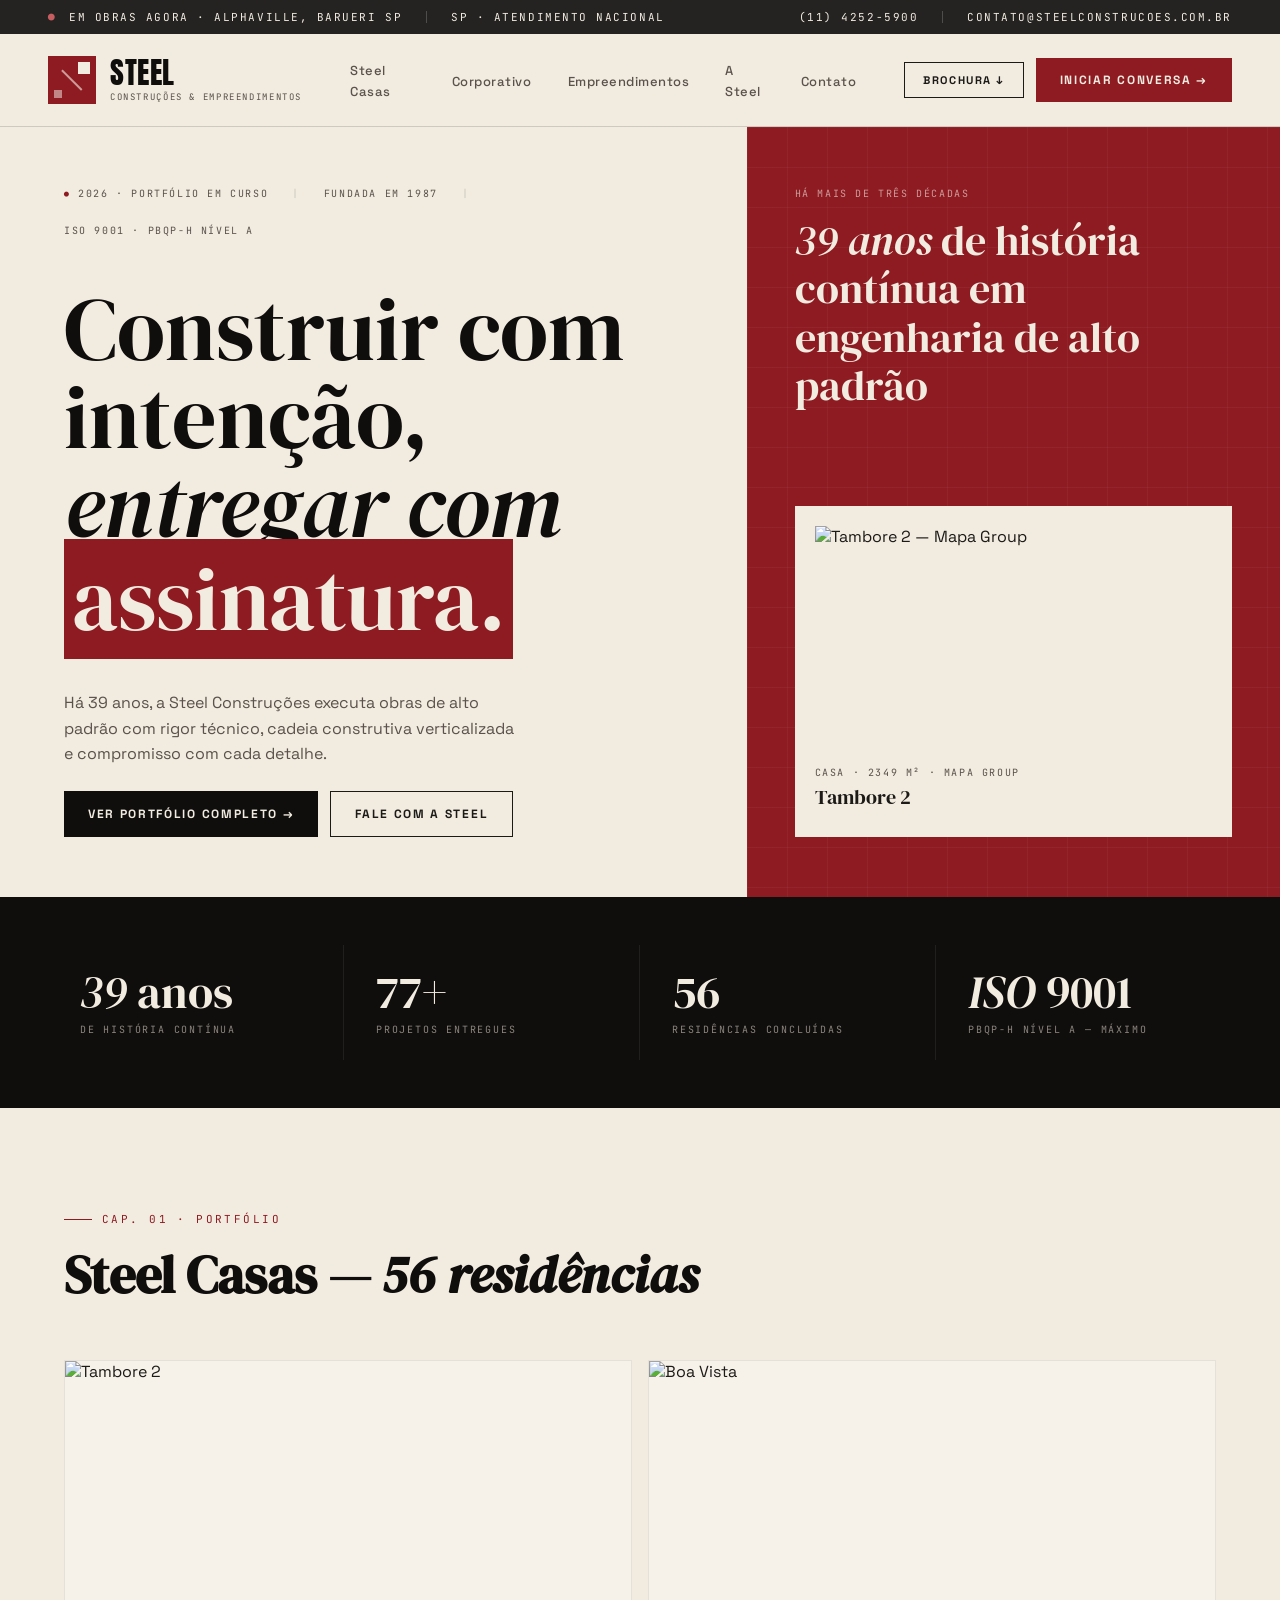
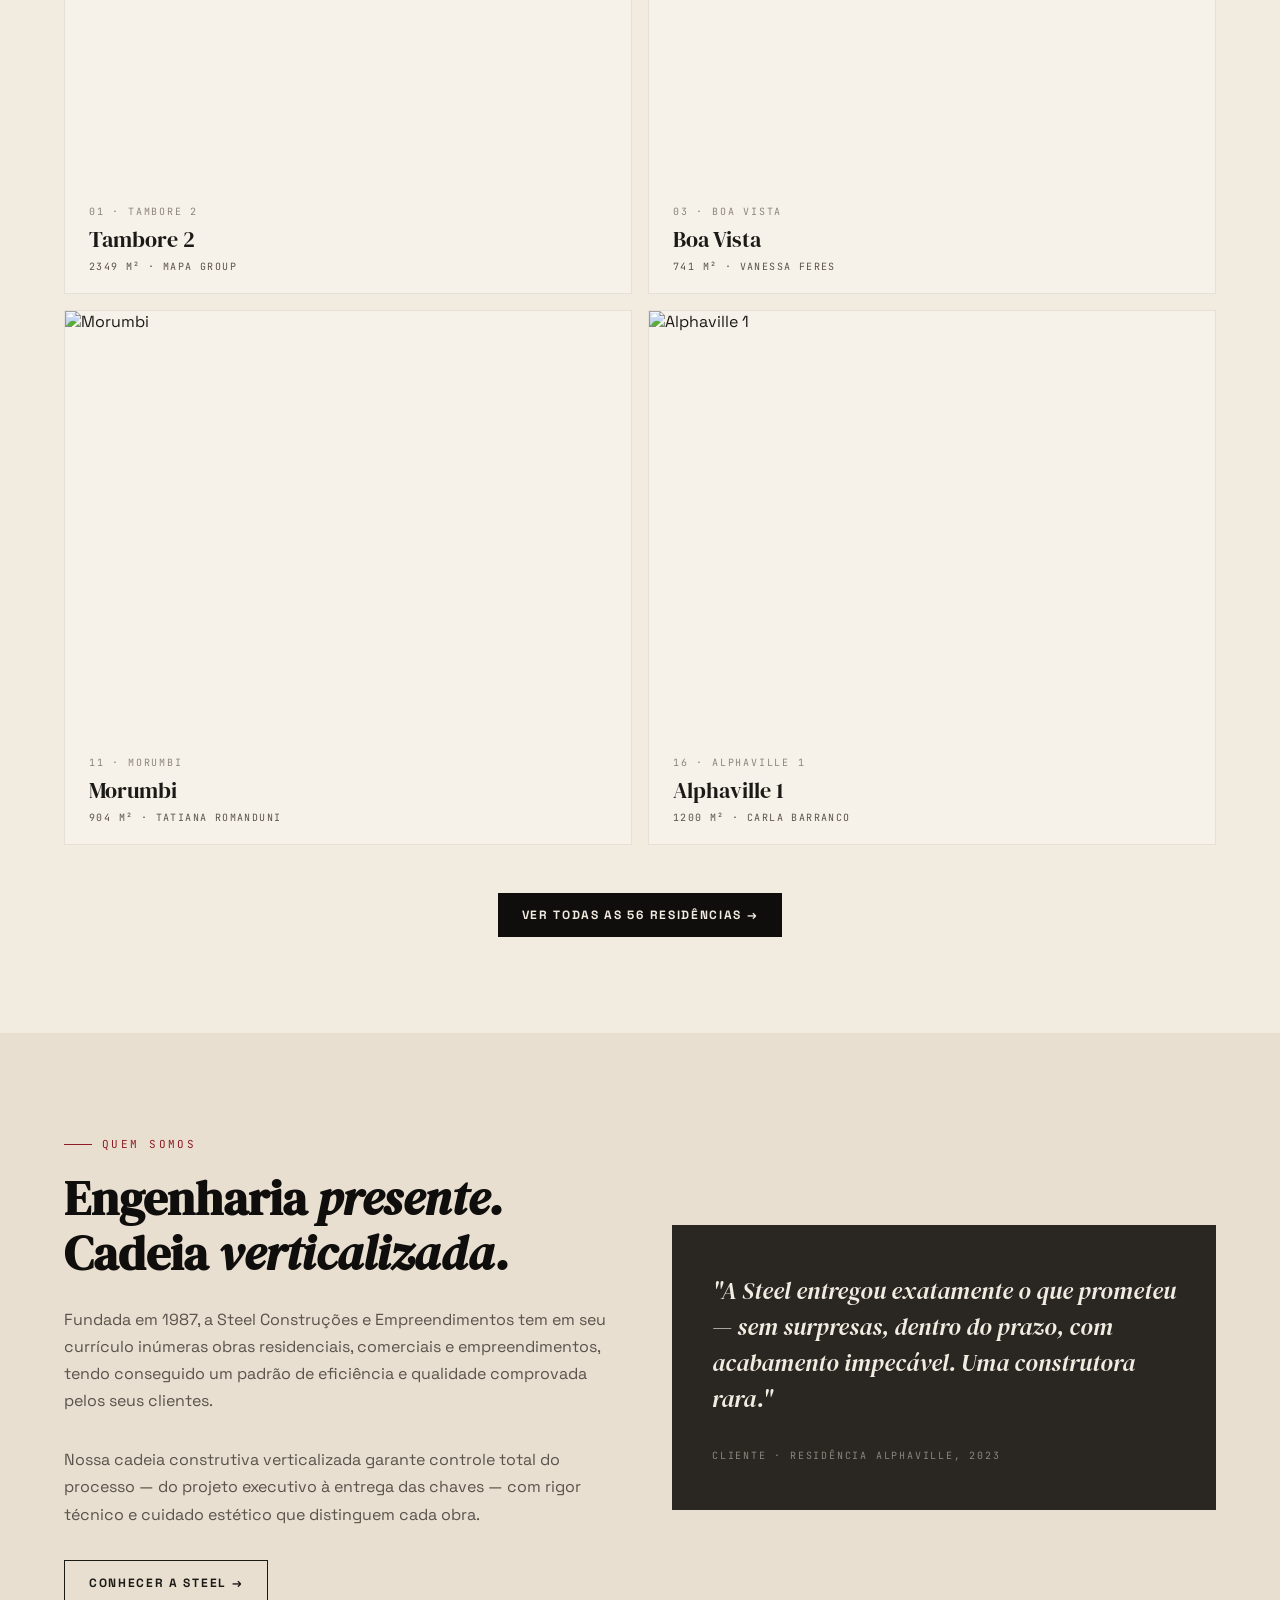
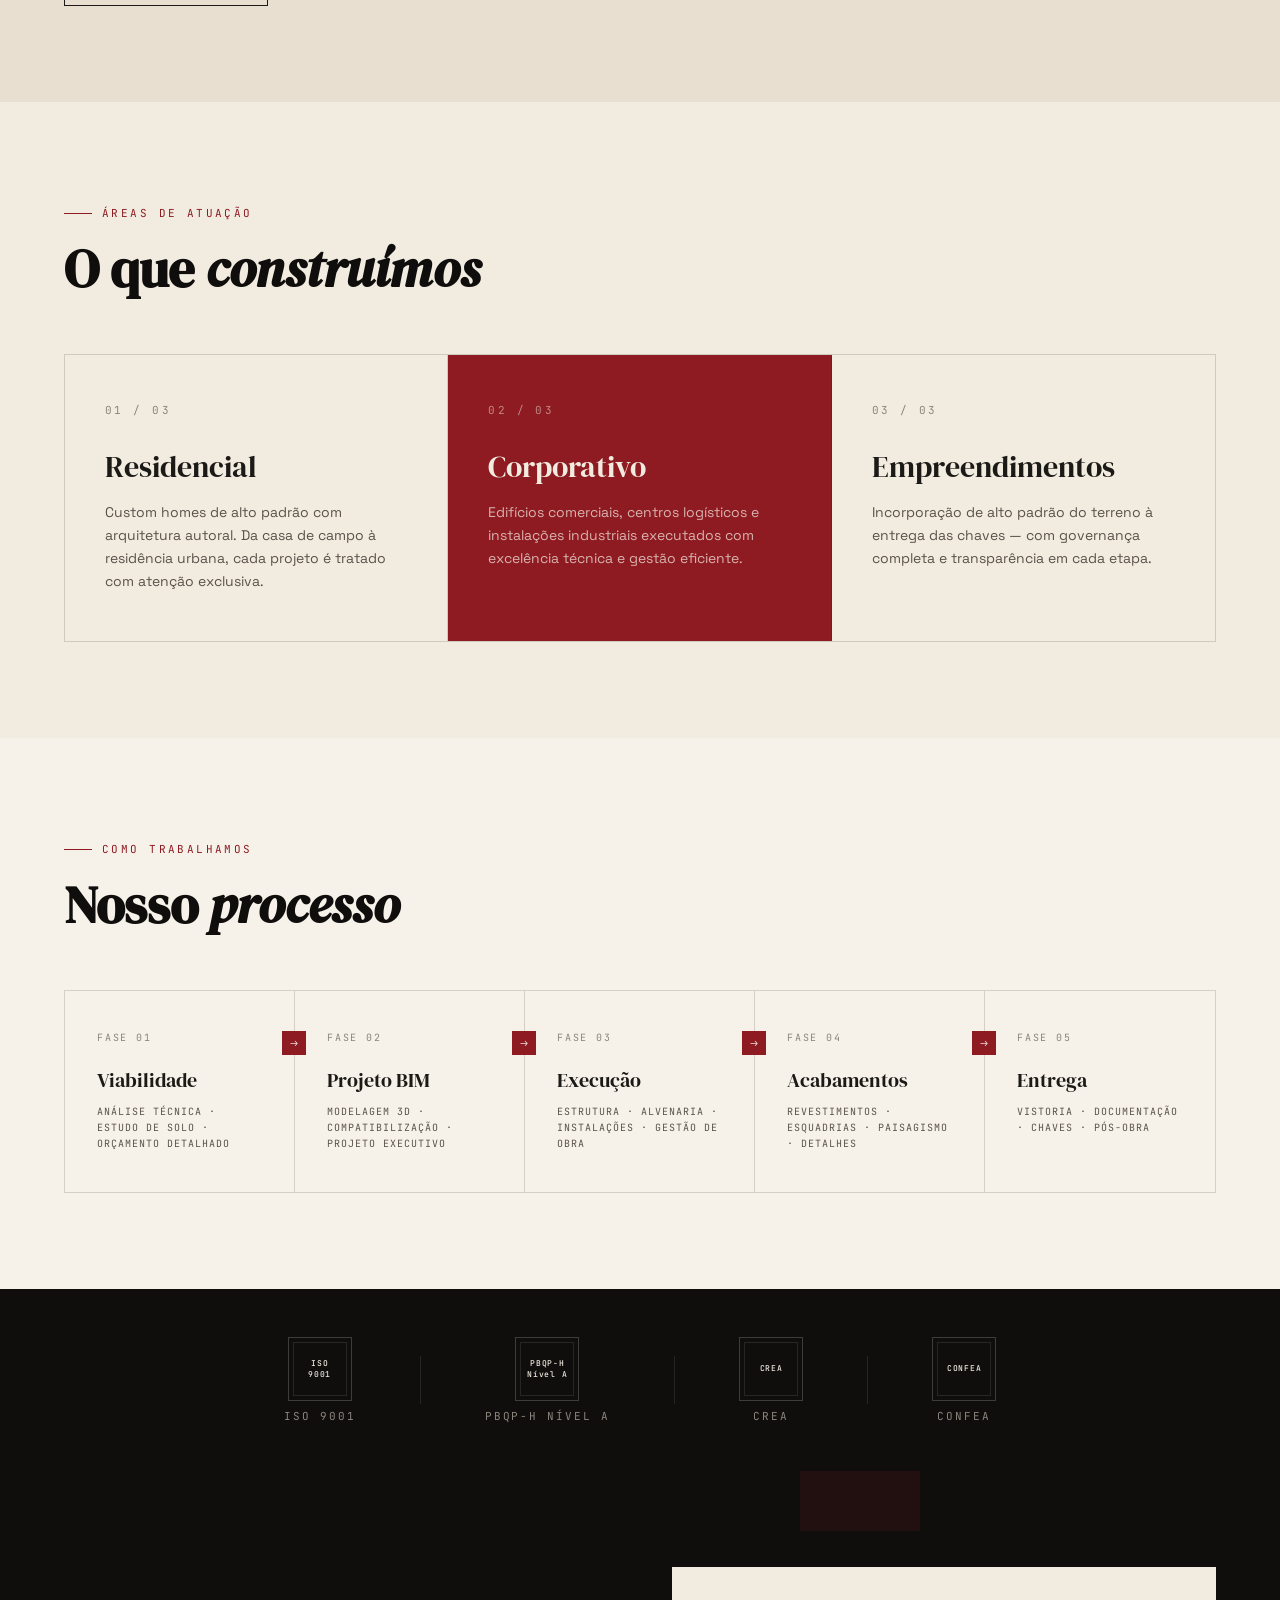
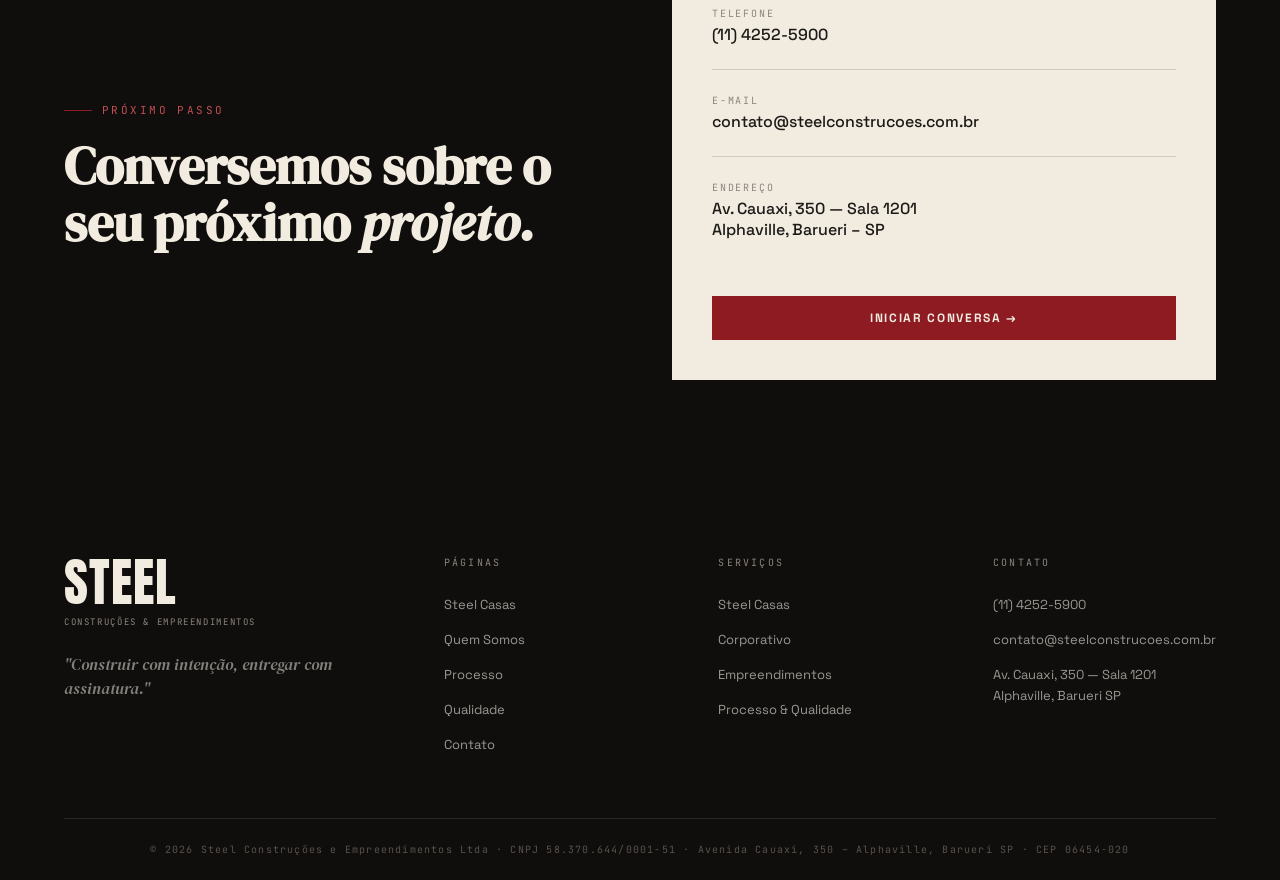
==== commit cc605dd2: "Add Empresas and Empreendimentos pages, update nav - Page #/empresas: 4 sector cards (Corporativo, I" ====
--- a/index.html
+++ b/index.html
@@ -1422,9 +1422,9 @@
 
   <ul class="nav-links">
     <li><a href="#/casas" data-route="casas" onclick="navigate('casas'); return false;">Steel Casas</a></li>
+    <li><a href="#/empresas" data-route="empresas" onclick="navigate('empresas'); return false;">Corporativo</a></li>
+    <li><a href="#/empreendimentos" data-route="empreendimentos" onclick="navigate('empreendimentos'); return false;">Empreendimentos</a></li>
     <li><a href="#/sobre" data-route="sobre" onclick="navigate('sobre'); return false;">A Steel</a></li>
-    <li><a href="#/processo" data-route="processo" onclick="navigate('processo'); return false;">Processo</a></li>
-    <li><a href="#/processo" data-route="processo" onclick="navigate('processo'); return false;">Qualidade</a></li>
     <li><a href="#/contato" data-route="contato" onclick="navigate('contato'); return false;">Contato</a></li>
   </ul>
 
@@ -1443,8 +1443,9 @@
 <!-- MOBILE MENU -->
 <div class="mobile-menu" id="mobileMenu">
   <a href="#/casas" data-route="casas" onclick="navigate('casas'); toggleMobileMenu(); return false;">Steel Casas</a>
+  <a href="#/empresas" data-route="empresas" onclick="navigate('empresas'); toggleMobileMenu(); return false;">Corporativo</a>
+  <a href="#/empreendimentos" data-route="empreendimentos" onclick="navigate('empreendimentos'); toggleMobileMenu(); return false;">Empreendimentos</a>
   <a href="#/sobre" data-route="sobre" onclick="navigate('sobre'); toggleMobileMenu(); return false;">A Steel</a>
-  <a href="#/processo" data-route="processo" onclick="navigate('processo'); toggleMobileMenu(); return false;">Processo &amp; Qualidade</a>
   <a href="#/contato" data-route="contato" onclick="navigate('contato'); toggleMobileMenu(); return false;">Contato</a>
 </div>
 
@@ -1723,10 +1724,10 @@
       <div>
         <div class="footer-col-title">Serviços</div>
         <ul class="footer-links">
-          <li><a href="#">Residencial</a></li>
-          <li><a href="#">Corporativo</a></li>
-          <li><a href="#">Empreendimentos</a></li>
-          <li><a href="#">Projeto BIM</a></li>
+          <li><a href="#/casas" onclick="navigate('casas'); return false;">Steel Casas</a></li>
+          <li><a href="#/empresas" onclick="navigate('empresas'); return false;">Corporativo</a></li>
+          <li><a href="#/empreendimentos" onclick="navigate('empreendimentos'); return false;">Empreendimentos</a></li>
+          <li><a href="#/processo" onclick="navigate('processo'); return false;">Processo &amp; Qualidade</a></li>
         </ul>
       </div>
       <div>
@@ -2178,6 +2179,516 @@
         <ul class="footer-links">
           <li><a href="tel:+551142525900">(11) 4252-5900</a></li>
           <li><a href="mailto:contato@steelconstrucoes.com.br">contato@steelconstrucoes.com.br</a></li>
+        </ul>
+      </div>
+    </div>
+    <div class="footer-bottom">
+      © 2026 Steel Construções e Empreendimentos Ltda · CNPJ 58.370.644/0001-51 · Avenida Cauaxi, 350 – Alphaville, Barueri SP
+    </div>
+  </footer>
+</div>
+
+<!-- ========================== EMPRESAS PAGE ========================== -->
+<div id="page-empresas" class="page" hidden>
+
+  <div class="page-header">
+    <div class="eyebrow">Cap. 02 · Obras Corporativas</div>
+    <div class="page-count">9 obras concluídas</div>
+    <h1 class="page-h1">Steel <em>Empresas.</em></h1>
+    <p class="page-desc" style="max-width:640px;">Edificações corporativas, industriais, hospitalares e institucionais executadas com gestão integrada BIM, ISO 45001 e cronograma transparente. Nove obras que transformaram setores.</p>
+  </div>
+
+  <!-- SECTORS -->
+  <section style="padding:72px 64px; background:var(--cream); border-bottom:1px solid var(--border);">
+    <div class="eyebrow" style="margin-bottom:16px;">Setores de atuação</div>
+    <h2 class="section-h2" style="margin-bottom:48px;">Quatro frentes,<br/>um mesmo <em>padrão.</em></h2>
+    <div style="display:grid; grid-template-columns:repeat(4,1fr); gap:14px;">
+
+      <div style="background:linear-gradient(165deg,#2a2622,#0f0e0d); color:var(--cream); padding:32px 26px; display:flex; flex-direction:column; gap:12px; min-height:320px;">
+        <div style="font-family:'DM Serif Display',serif; font-style:italic; font-size:28px; color:rgba(241,235,224,0.35); margin-bottom:auto;">01</div>
+        <div style="font-family:'JetBrains Mono',monospace; font-size:10px; letter-spacing:0.22em; color:var(--red-lt); text-transform:uppercase; margin-bottom:8px;">Corporativo</div>
+        <h4 style="font-family:'DM Serif Display',serif; font-size:28px; line-height:1.05; margin-bottom:12px;">Sedes &amp; <em style="color:var(--red-lt);">Escritórios</em></h4>
+        <p style="font-size:13px; line-height:1.65; color:rgba(241,235,224,0.7); margin-bottom:16px;">Edifícios de uso corporativo com lajes flexíveis, fachadas de alto desempenho e certificação AQUA ou LEED.</p>
+        <div style="display:flex; gap:6px; flex-wrap:wrap; margin-bottom:18px;">
+          <span style="font-family:'JetBrains Mono',monospace; font-size:10px; padding:5px 10px; border:1px solid rgba(241,235,224,0.2); color:rgba(241,235,224,0.8); text-transform:uppercase; border-radius:100px;">AQUA</span>
+          <span style="font-family:'JetBrains Mono',monospace; font-size:10px; padding:5px 10px; border:1px solid rgba(241,235,224,0.2); color:rgba(241,235,224,0.8); text-transform:uppercase; border-radius:100px;">BIM</span>
+        </div>
+        <div style="padding-top:14px; border-top:1px solid rgba(241,235,224,0.12); display:flex; justify-content:space-between; align-items:baseline; font-family:'JetBrains Mono',monospace; font-size:10px; letter-spacing:0.16em; color:rgba(241,235,224,0.5); text-transform:uppercase;">
+          <span>Obras entregues</span><span style="font-family:'DM Serif Display',serif; font-style:italic; font-size:22px; color:var(--cream);">4</span>
+        </div>
+      </div>
+
+      <div style="background:var(--red); color:var(--cream); padding:32px 26px; display:flex; flex-direction:column; gap:12px; min-height:320px;">
+        <div style="font-family:'DM Serif Display',serif; font-style:italic; font-size:28px; color:rgba(241,235,224,0.3); margin-bottom:auto;">02</div>
+        <div style="font-family:'JetBrains Mono',monospace; font-size:10px; letter-spacing:0.22em; color:rgba(241,235,224,0.7); text-transform:uppercase; margin-bottom:8px;">Industrial</div>
+        <h4 style="font-family:'DM Serif Display',serif; font-size:28px; line-height:1.05; margin-bottom:12px;">Galpões &amp; <em style="color:rgba(241,235,224,0.7);">Centros Logísticos</em></h4>
+        <p style="font-size:13px; line-height:1.65; color:rgba(241,235,224,0.75); margin-bottom:16px;">Estruturas pré-fabricadas e metálicas de grande vão, docas, pisos de alta resistência e sistemas automatizados.</p>
+        <div style="display:flex; gap:6px; flex-wrap:wrap; margin-bottom:18px;">
+          <span style="font-family:'JetBrains Mono',monospace; font-size:10px; padding:5px 10px; border:1px solid rgba(241,235,224,0.3); color:rgba(241,235,224,0.85); text-transform:uppercase; border-radius:100px;">ISO 45001</span>
+          <span style="font-family:'JetBrains Mono',monospace; font-size:10px; padding:5px 10px; border:1px solid rgba(241,235,224,0.3); color:rgba(241,235,224,0.85); text-transform:uppercase; border-radius:100px;">Vão Livre</span>
+        </div>
+        <div style="padding-top:14px; border-top:1px solid rgba(241,235,224,0.2); display:flex; justify-content:space-between; align-items:baseline; font-family:'JetBrains Mono',monospace; font-size:10px; letter-spacing:0.16em; color:rgba(241,235,224,0.55); text-transform:uppercase;">
+          <span>Obras entregues</span><span style="font-family:'DM Serif Display',serif; font-style:italic; font-size:22px; color:var(--cream);">3</span>
+        </div>
+      </div>
+
+      <div style="background:linear-gradient(165deg,#38332c,#14130f); color:var(--cream); padding:32px 26px; display:flex; flex-direction:column; gap:12px; min-height:320px;">
+        <div style="font-family:'DM Serif Display',serif; font-style:italic; font-size:28px; color:rgba(241,235,224,0.35); margin-bottom:auto;">03</div>
+        <div style="font-family:'JetBrains Mono',monospace; font-size:10px; letter-spacing:0.22em; color:var(--red-lt); text-transform:uppercase; margin-bottom:8px;">Hospitalar</div>
+        <h4 style="font-family:'DM Serif Display',serif; font-size:28px; line-height:1.05; margin-bottom:12px;">Saúde &amp; <em style="color:var(--red-lt);">Ampliações</em></h4>
+        <p style="font-size:13px; line-height:1.65; color:rgba(241,235,224,0.7); margin-bottom:16px;">Construção e ampliação de unidades hospitalares com controle de contaminação, normas ANVISA e ABNT NBR 7256.</p>
+        <div style="display:flex; gap:6px; flex-wrap:wrap; margin-bottom:18px;">
+          <span style="font-family:'JetBrains Mono',monospace; font-size:10px; padding:5px 10px; border:1px solid rgba(241,235,224,0.2); color:rgba(241,235,224,0.8); text-transform:uppercase; border-radius:100px;">ANVISA</span>
+          <span style="font-family:'JetBrains Mono',monospace; font-size:10px; padding:5px 10px; border:1px solid rgba(241,235,224,0.2); color:rgba(241,235,224,0.8); text-transform:uppercase; border-radius:100px;">LEED</span>
+        </div>
+        <div style="padding-top:14px; border-top:1px solid rgba(241,235,224,0.12); display:flex; justify-content:space-between; align-items:baseline; font-family:'JetBrains Mono',monospace; font-size:10px; letter-spacing:0.16em; color:rgba(241,235,224,0.5); text-transform:uppercase;">
+          <span>Obras entregues</span><span style="font-family:'DM Serif Display',serif; font-style:italic; font-size:22px; color:var(--cream);">2</span>
+        </div>
+      </div>
+
+      <div style="background:linear-gradient(160deg,#6a5e50,#1a1612); color:var(--cream); padding:32px 26px; display:flex; flex-direction:column; gap:12px; min-height:320px;">
+        <div style="font-family:'DM Serif Display',serif; font-style:italic; font-size:28px; color:rgba(241,235,224,0.35); margin-bottom:auto;">04</div>
+        <div style="font-family:'JetBrains Mono',monospace; font-size:10px; letter-spacing:0.22em; color:var(--red-lt); text-transform:uppercase; margin-bottom:8px;">Retrofit</div>
+        <h4 style="font-family:'DM Serif Display',serif; font-size:28px; line-height:1.05; margin-bottom:12px;">Conversão &amp; <em style="color:var(--red-lt);">Restauro</em></h4>
+        <p style="font-size:13px; line-height:1.65; color:rgba(241,235,224,0.7); margin-bottom:16px;">Retrofit técnico de fachadas, conversão de uso e reformas executivas respeitando memória patrimonial e desempenho atual.</p>
+        <div style="display:flex; gap:6px; flex-wrap:wrap; margin-bottom:18px;">
+          <span style="font-family:'JetBrains Mono',monospace; font-size:10px; padding:5px 10px; border:1px solid rgba(241,235,224,0.2); color:rgba(241,235,224,0.8); text-transform:uppercase; border-radius:100px;">Patrimônio</span>
+        </div>
+        <div style="padding-top:14px; border-top:1px solid rgba(241,235,224,0.12); display:flex; justify-content:space-between; align-items:baseline; font-family:'JetBrains Mono',monospace; font-size:10px; letter-spacing:0.16em; color:rgba(241,235,224,0.5); text-transform:uppercase;">
+          <span>Obras entregues</span><span style="font-family:'DM Serif Display',serif; font-style:italic; font-size:22px; color:var(--cream);">—</span>
+        </div>
+      </div>
+
+    </div>
+  </section>
+
+  <!-- OBRAS LIST -->
+  <section style="padding:72px 64px; background:var(--paper);">
+    <div class="eyebrow" style="margin-bottom:16px;">Portfólio corporativo</div>
+    <div style="display:grid; grid-template-columns:1fr auto; align-items:end; padding-bottom:24px; margin-bottom:32px; border-bottom:2px solid var(--ink);">
+      <h2 class="section-h2">9 obras <em>entregues.</em></h2>
+      <span style="font-family:'JetBrains Mono',monospace; font-size:11px; letter-spacing:0.18em; color:var(--graphite); text-transform:uppercase;">Atualizado 2026</span>
+    </div>
+
+    <div style="display:flex; flex-direction:column; gap:0;">
+
+      <div style="display:grid; grid-template-columns:64px 1fr auto; gap:24px; align-items:center; padding:24px 0; border-bottom:1px solid var(--border);">
+        <span style="font-family:'DM Serif Display',serif; font-style:italic; font-size:36px; color:rgba(15,14,13,0.18);">01</span>
+        <div>
+          <div style="font-family:'JetBrains Mono',monospace; font-size:10px; letter-spacing:0.2em; color:var(--red); text-transform:uppercase; margin-bottom:6px;">Corporativo · Vinhedo SP · 2022</div>
+          <div style="font-family:'DM Serif Display',serif; font-size:28px; color:var(--ink); margin-bottom:4px;">Sede <em>Volare</em></div>
+          <div style="font-size:13px; color:var(--graphite);">12 lajes · 9.400 m² · Certificação AQUA · Auditório 350 lugares</div>
+        </div>
+        <div style="text-align:right;">
+          <div style="font-family:'JetBrains Mono',monospace; font-size:10px; letter-spacing:0.16em; color:var(--graphite); text-transform:uppercase; margin-bottom:4px;">Área total</div>
+          <div style="font-family:'DM Serif Display',serif; font-size:24px; color:var(--ink);">9.400 <em style="font-size:14px; color:var(--red);">m²</em></div>
+        </div>
+      </div>
+
+      <div style="display:grid; grid-template-columns:64px 1fr auto; gap:24px; align-items:center; padding:24px 0; border-bottom:1px solid var(--border);">
+        <span style="font-family:'DM Serif Display',serif; font-style:italic; font-size:36px; color:rgba(15,14,13,0.18);">02</span>
+        <div>
+          <div style="font-family:'JetBrains Mono',monospace; font-size:10px; letter-spacing:0.2em; color:var(--red); text-transform:uppercase; margin-bottom:6px;">Hospitalar · Belo Horizonte MG · 2023</div>
+          <div style="font-family:'DM Serif Display',serif; font-size:28px; color:var(--ink); margin-bottom:4px;">Hospital <em>Albano</em> — Ampliação</div>
+          <div style="font-size:13px; color:var(--graphite);">+186 leitos · 24.000 m² · LEED · Novo bloco cirúrgico e UTI</div>
+        </div>
+        <div style="text-align:right;">
+          <div style="font-family:'JetBrains Mono',monospace; font-size:10px; letter-spacing:0.16em; color:var(--graphite); text-transform:uppercase; margin-bottom:4px;">Área total</div>
+          <div style="font-family:'DM Serif Display',serif; font-size:24px; color:var(--ink);">24.000 <em style="font-size:14px; color:var(--red);">m²</em></div>
+        </div>
+      </div>
+
+      <div style="display:grid; grid-template-columns:64px 1fr auto; gap:24px; align-items:center; padding:24px 0; border-bottom:1px solid var(--border);">
+        <span style="font-family:'DM Serif Display',serif; font-style:italic; font-size:36px; color:rgba(15,14,13,0.18);">03</span>
+        <div>
+          <div style="font-family:'JetBrains Mono',monospace; font-size:10px; letter-spacing:0.2em; color:var(--red); text-transform:uppercase; margin-bottom:6px;">Industrial · Itupeva SP · 2024</div>
+          <div style="font-family:'DM Serif Display',serif; font-size:28px; color:var(--ink); margin-bottom:4px;">CD Logística <em>Sul</em></div>
+          <div style="font-size:13px; color:var(--graphite);">18.000 m² · 42 docas · Piso nivelado a laser · Mezanino administrativo</div>
+        </div>
+        <div style="text-align:right;">
+          <div style="font-family:'JetBrains Mono',monospace; font-size:10px; letter-spacing:0.16em; color:var(--graphite); text-transform:uppercase; margin-bottom:4px;">Área total</div>
+          <div style="font-family:'DM Serif Display',serif; font-size:24px; color:var(--ink);">18.000 <em style="font-size:14px; color:var(--red);">m²</em></div>
+        </div>
+      </div>
+
+      <div style="display:grid; grid-template-columns:64px 1fr auto; gap:24px; align-items:center; padding:24px 0; border-bottom:1px solid var(--border);">
+        <span style="font-family:'DM Serif Display',serif; font-style:italic; font-size:36px; color:rgba(15,14,13,0.18);">04</span>
+        <div>
+          <div style="font-family:'JetBrains Mono',monospace; font-size:10px; letter-spacing:0.2em; color:var(--red); text-transform:uppercase; margin-bottom:6px;">Corporativo · São Paulo SP · 2021</div>
+          <div style="font-family:'DM Serif Display',serif; font-size:28px; color:var(--ink); margin-bottom:4px;">Torre <em>Banco Áureo</em></div>
+          <div style="font-size:13px; color:var(--graphite);">18 lajes · 14.200 m² · Fachada dupla pele · Geração solar integrada</div>
+        </div>
+        <div style="text-align:right;">
+          <div style="font-family:'JetBrains Mono',monospace; font-size:10px; letter-spacing:0.16em; color:var(--graphite); text-transform:uppercase; margin-bottom:4px;">Área total</div>
+          <div style="font-family:'DM Serif Display',serif; font-size:24px; color:var(--ink);">14.200 <em style="font-size:14px; color:var(--red);">m²</em></div>
+        </div>
+      </div>
+
+      <div style="display:grid; grid-template-columns:64px 1fr auto; gap:24px; align-items:center; padding:24px 0; border-bottom:1px solid var(--border);">
+        <span style="font-family:'DM Serif Display',serif; font-style:italic; font-size:36px; color:rgba(15,14,13,0.18);">05</span>
+        <div>
+          <div style="font-family:'JetBrains Mono',monospace; font-size:10px; letter-spacing:0.2em; color:var(--red); text-transform:uppercase; margin-bottom:6px;">Industrial · Barueri SP · 2020</div>
+          <div style="font-family:'DM Serif Display',serif; font-size:28px; color:var(--ink); margin-bottom:4px;">Planta <em>Usina SP</em></div>
+          <div style="font-size:13px; color:var(--graphite);">22.000 m² · Estrutura metálica · Câmaras frigoríficas · ISO 45001</div>
+        </div>
+        <div style="text-align:right;">
+          <div style="font-family:'JetBrains Mono',monospace; font-size:10px; letter-spacing:0.16em; color:var(--graphite); text-transform:uppercase; margin-bottom:4px;">Área total</div>
+          <div style="font-family:'DM Serif Display',serif; font-size:24px; color:var(--ink);">22.000 <em style="font-size:14px; color:var(--red);">m²</em></div>
+        </div>
+      </div>
+
+      <div style="display:grid; grid-template-columns:64px 1fr auto; gap:24px; align-items:center; padding:24px 0; border-bottom:1px solid var(--border);">
+        <span style="font-family:'DM Serif Display',serif; font-style:italic; font-size:36px; color:rgba(15,14,13,0.18);">06</span>
+        <div>
+          <div style="font-family:'JetBrains Mono',monospace; font-size:10px; letter-spacing:0.2em; color:var(--red); text-transform:uppercase; margin-bottom:6px;">Institucional · Brasília DF · 2019</div>
+          <div style="font-family:'DM Serif Display',serif; font-size:28px; color:var(--ink); margin-bottom:4px;">Embaixada <em>dos Países Baixos</em></div>
+          <div style="font-size:13px; color:var(--graphite);">3.800 m² · Segurança nível IV · Auditório, residência e área de serviços consulares</div>
+        </div>
+        <div style="text-align:right;">
+          <div style="font-family:'JetBrains Mono',monospace; font-size:10px; letter-spacing:0.16em; color:var(--graphite); text-transform:uppercase; margin-bottom:4px;">Área total</div>
+          <div style="font-family:'DM Serif Display',serif; font-size:24px; color:var(--ink);">3.800 <em style="font-size:14px; color:var(--red);">m²</em></div>
+        </div>
+      </div>
+
+      <div style="display:grid; grid-template-columns:64px 1fr auto; gap:24px; align-items:center; padding:24px 0; border-bottom:1px solid var(--border);">
+        <span style="font-family:'DM Serif Display',serif; font-style:italic; font-size:36px; color:rgba(15,14,13,0.18);">07</span>
+        <div>
+          <div style="font-family:'JetBrains Mono',monospace; font-size:10px; letter-spacing:0.2em; color:var(--red); text-transform:uppercase; margin-bottom:6px;">Corporativo · Alphaville SP · 2018</div>
+          <div style="font-family:'DM Serif Display',serif; font-size:28px; color:var(--ink); margin-bottom:4px;">Campus <em>Grupo Maia</em></div>
+          <div style="font-size:13px; color:var(--graphite);">8 blocos · 32.000 m² · Auditório central · Sistema BMS integrado</div>
+        </div>
+        <div style="text-align:right;">
+          <div style="font-family:'JetBrains Mono',monospace; font-size:10px; letter-spacing:0.16em; color:var(--graphite); text-transform:uppercase; margin-bottom:4px;">Área total</div>
+          <div style="font-family:'DM Serif Display',serif; font-size:24px; color:var(--ink);">32.000 <em style="font-size:14px; color:var(--red);">m²</em></div>
+        </div>
+      </div>
+
+      <div style="display:grid; grid-template-columns:64px 1fr auto; gap:24px; align-items:center; padding:24px 0; border-bottom:1px solid var(--border);">
+        <span style="font-family:'DM Serif Display',serif; font-style:italic; font-size:36px; color:rgba(15,14,13,0.18);">08</span>
+        <div>
+          <div style="font-family:'JetBrains Mono',monospace; font-size:10px; letter-spacing:0.2em; color:var(--red); text-transform:uppercase; margin-bottom:6px;">Industrial · Cajamar SP · 2017</div>
+          <div style="font-family:'DM Serif Display',serif; font-size:28px; color:var(--ink); margin-bottom:4px;">Galpão <em>Lateral Group</em></div>
+          <div style="font-size:13px; color:var(--graphite);">28.000 m² · 60 docas · Vão livre 50m · Torre administrativa integrada</div>
+        </div>
+        <div style="text-align:right;">
+          <div style="font-family:'JetBrains Mono',monospace; font-size:10px; letter-spacing:0.16em; color:var(--graphite); text-transform:uppercase; margin-bottom:4px;">Área total</div>
+          <div style="font-family:'DM Serif Display',serif; font-size:24px; color:var(--ink);">28.000 <em style="font-size:14px; color:var(--red);">m²</em></div>
+        </div>
+      </div>
+
+      <div style="display:grid; grid-template-columns:64px 1fr auto; gap:24px; align-items:center; padding:24px 0;">
+        <span style="font-family:'DM Serif Display',serif; font-style:italic; font-size:36px; color:rgba(15,14,13,0.18);">09</span>
+        <div>
+          <div style="font-family:'JetBrains Mono',monospace; font-size:10px; letter-spacing:0.2em; color:var(--red); text-transform:uppercase; margin-bottom:6px;">Hospitalar · São Paulo SP · 2015</div>
+          <div style="font-family:'DM Serif Display',serif; font-size:28px; color:var(--ink); margin-bottom:4px;">Centro Médico <em>Volare</em></div>
+          <div style="font-size:13px; color:var(--graphite);">6.200 m² · 4 centros cirúrgicos · Hemodinâmica · Pronto-socorro</div>
+        </div>
+        <div style="text-align:right;">
+          <div style="font-family:'JetBrains Mono',monospace; font-size:10px; letter-spacing:0.16em; color:var(--graphite); text-transform:uppercase; margin-bottom:4px;">Área total</div>
+          <div style="font-family:'DM Serif Display',serif; font-size:24px; color:var(--ink);">6.200 <em style="font-size:14px; color:var(--red);">m²</em></div>
+        </div>
+      </div>
+
+    </div>
+  </section>
+
+  <!-- CTA -->
+  <section class="cta-section">
+    <div>
+      <div class="eyebrow" style="color:var(--red-lt); margin-bottom:20px;">Novo projeto</div>
+      <h2 style="font-family:'DM Serif Display',serif; font-size:56px; line-height:1; letter-spacing:-0.025em; color:var(--cream);">Tem uma obra<br/>corporativa<br/><em style="color:var(--red-lt);">para executar?</em></h2>
+    </div>
+    <div class="cta-card">
+      <div class="cta-card-row"><span class="cta-card-label">Telefone direto</span><span class="cta-card-value">(11) 4252-5900</span></div>
+      <div class="cta-card-row"><span class="cta-card-label">E-mail comercial</span><span class="cta-card-value">contato@steelconstrucoes.com.br</span></div>
+      <a class="btn btn-red" href="#/contato" onclick="navigate('contato'); return false;" style="width:100%; justify-content:center; margin-top:16px;">Iniciar conversa →</a>
+    </div>
+  </section>
+
+  <footer class="footer">
+    <div class="footer-grid">
+      <div class="footer-brand">
+        <div class="footer-name">STEEL</div>
+        <div class="footer-brand-sub">Construções &amp; Empreendimentos</div>
+        <div class="footer-quote">"Construir com intenção, entregar com assinatura."</div>
+      </div>
+      <div>
+        <div class="footer-col-title">Páginas</div>
+        <ul class="footer-links">
+          <li><a href="#/" onclick="navigate('home'); return false;">Início</a></li>
+          <li><a href="#/casas" onclick="navigate('casas'); return false;">Steel Casas</a></li>
+          <li><a href="#/empreendimentos" onclick="navigate('empreendimentos'); return false;">Empreendimentos</a></li>
+          <li><a href="#/sobre" onclick="navigate('sobre'); return false;">Quem Somos</a></li>
+          <li><a href="#/contato" onclick="navigate('contato'); return false;">Contato</a></li>
+        </ul>
+      </div>
+      <div>
+        <div class="footer-col-title">Serviços</div>
+        <ul class="footer-links">
+          <li><a href="#/casas" onclick="navigate('casas'); return false;">Residencial</a></li>
+          <li><a href="#/empresas" onclick="navigate('empresas'); return false;">Corporativo</a></li>
+          <li><a href="#/empreendimentos" onclick="navigate('empreendimentos'); return false;">Empreendimentos</a></li>
+          <li><a href="#/processo" onclick="navigate('processo'); return false;">Qualidade</a></li>
+        </ul>
+      </div>
+      <div>
+        <div class="footer-col-title">Contato</div>
+        <ul class="footer-links">
+          <li><a href="tel:+551142525900">(11) 4252-5900</a></li>
+          <li><a href="mailto:contato@steelconstrucoes.com.br">contato@steelconstrucoes.com.br</a></li>
+          <li>Av. Cauaxi, 350 — Sala 1201<br>Alphaville, Barueri SP</li>
+        </ul>
+      </div>
+    </div>
+    <div class="footer-bottom">
+      © 2026 Steel Construções e Empreendimentos Ltda · CNPJ 58.370.644/0001-51 · Avenida Cauaxi, 350 – Alphaville, Barueri SP
+    </div>
+  </footer>
+</div>
+
+<!-- ========================== EMPREENDIMENTOS PAGE ========================== -->
+<div id="page-empreendimentos" class="page" hidden>
+
+  <div class="page-header">
+    <div class="eyebrow">Cap. 03 · Incorporações</div>
+    <div class="page-count">11 empreendimentos concluídos</div>
+    <h1 class="page-h1">Steel <em>Empreendimentos.</em></h1>
+    <p class="page-desc" style="max-width:640px;">Incorporações residenciais e de uso misto desenvolvidas com arquitetos parceiros, da identificação do terreno à entrega das chaves — sempre sob o mesmo CNPJ, com a mesma equipe.</p>
+  </div>
+
+  <!-- GRID DE EMPREENDIMENTOS -->
+  <section style="padding:72px 64px; background:var(--cream);">
+    <div style="display:grid; grid-template-columns:1fr auto; align-items:end; padding-bottom:24px; margin-bottom:40px; border-bottom:2px solid var(--ink);">
+      <h2 class="section-h2">Portfólio de <em>incorporações.</em></h2>
+      <span style="font-family:'JetBrains Mono',monospace; font-size:11px; letter-spacing:0.18em; color:var(--graphite); text-transform:uppercase;">11 concluídos</span>
+    </div>
+
+    <div style="display:grid; grid-template-columns:repeat(3,1fr); gap:16px;">
+
+      <div style="background:var(--paper); border:1px solid var(--border); display:flex; flex-direction:column;">
+        <div style="background:linear-gradient(165deg,#4a423a,#14130f); aspect-ratio:4/3; position:relative; overflow:hidden;">
+          <span style="position:absolute; top:0; left:0; background:var(--black); color:var(--cream); font-family:'JetBrains Mono',monospace; font-size:10px; letter-spacing:0.18em; text-transform:uppercase; padding:7px 12px; display:flex; align-items:center; gap:6px;"><span style="width:6px; height:6px; background:var(--cream); border-radius:50%;"></span>Entregue · 2024</span>
+          <span style="position:absolute; top:16px; right:16px; font-family:'DM Serif Display',serif; font-style:italic; font-size:26px; color:rgba(241,235,224,0.35);">01</span>
+        </div>
+        <div style="padding:20px 22px;">
+          <div style="font-family:'JetBrains Mono',monospace; font-size:10px; letter-spacing:0.18em; color:var(--graphite); text-transform:uppercase; margin-bottom:8px; padding-bottom:8px; border-bottom:1px solid var(--border);">Residencial · Pinheiros SP</div>
+          <div style="font-family:'DM Serif Display',serif; font-size:26px; color:var(--ink); margin-bottom:6px;">Edifício <em style="color:var(--red);">Aurora</em></div>
+          <div style="font-size:13px; color:var(--graphite); margin-bottom:16px;">128 apartamentos · 84–212 m² · 24 pavimentos</div>
+          <div style="display:grid; grid-template-columns:1fr 1fr; gap:10px; border-top:1px solid var(--border); padding-top:14px;">
+            <div><div style="font-family:'JetBrains Mono',monospace; font-size:9px; letter-spacing:0.16em; color:var(--stone); text-transform:uppercase; margin-bottom:3px;">Unidades</div><div style="font-family:'DM Serif Display',serif; font-size:18px; color:var(--ink);">128</div></div>
+            <div><div style="font-family:'JetBrains Mono',monospace; font-size:9px; letter-spacing:0.16em; color:var(--stone); text-transform:uppercase; margin-bottom:3px;">Tipologia</div><div style="font-family:'DM Serif Display',serif; font-size:18px; color:var(--ink);">84–212 m²</div></div>
+          </div>
+        </div>
+      </div>
+
+      <div style="background:var(--paper); border:1px solid var(--border); display:flex; flex-direction:column;">
+        <div style="background:linear-gradient(155deg,#5a4d3e,#2a2418); aspect-ratio:4/3; position:relative; overflow:hidden;">
+          <span style="position:absolute; top:0; left:0; background:var(--black); color:var(--cream); font-family:'JetBrains Mono',monospace; font-size:10px; letter-spacing:0.18em; text-transform:uppercase; padding:7px 12px; display:flex; align-items:center; gap:6px;"><span style="width:6px; height:6px; background:var(--cream); border-radius:50%;"></span>Entregue · 2023</span>
+          <span style="position:absolute; top:16px; right:16px; font-family:'DM Serif Display',serif; font-style:italic; font-size:26px; color:rgba(241,235,224,0.35);">02</span>
+        </div>
+        <div style="padding:20px 22px;">
+          <div style="font-family:'JetBrains Mono',monospace; font-size:10px; letter-spacing:0.18em; color:var(--graphite); text-transform:uppercase; margin-bottom:8px; padding-bottom:8px; border-bottom:1px solid var(--border);">Corporativo · Belo Horizonte MG</div>
+          <div style="font-family:'DM Serif Display',serif; font-size:26px; color:var(--ink); margin-bottom:6px;">Steel Pier <em style="color:var(--red);">Office Tower</em></div>
+          <div style="font-size:13px; color:var(--graphite); margin-bottom:16px;">18 lajes · 12.000 m² locáveis · Roof garden</div>
+          <div style="display:grid; grid-template-columns:1fr 1fr; gap:10px; border-top:1px solid var(--border); padding-top:14px;">
+            <div><div style="font-family:'JetBrains Mono',monospace; font-size:9px; letter-spacing:0.16em; color:var(--stone); text-transform:uppercase; margin-bottom:3px;">Pavimentos</div><div style="font-family:'DM Serif Display',serif; font-size:18px; color:var(--ink);">18</div></div>
+            <div><div style="font-family:'JetBrains Mono',monospace; font-size:9px; letter-spacing:0.16em; color:var(--stone); text-transform:uppercase; margin-bottom:3px;">M² locáveis</div><div style="font-family:'DM Serif Display',serif; font-size:18px; color:var(--ink);">12.000</div></div>
+          </div>
+        </div>
+      </div>
+
+      <div style="background:var(--paper); border:1px solid var(--border); display:flex; flex-direction:column;">
+        <div style="background:linear-gradient(170deg,#3a352e,#14130f); aspect-ratio:4/3; position:relative; overflow:hidden;">
+          <span style="position:absolute; top:0; left:0; background:var(--bone); color:var(--ink); font-family:'JetBrains Mono',monospace; font-size:10px; letter-spacing:0.18em; text-transform:uppercase; padding:7px 12px; display:flex; align-items:center; gap:6px;"><span style="width:6px; height:6px; background:var(--ink); border-radius:50%;"></span>Pronto · 2022</span>
+          <span style="position:absolute; top:16px; right:16px; font-family:'DM Serif Display',serif; font-style:italic; font-size:26px; color:rgba(241,235,224,0.35);">03</span>
+        </div>
+        <div style="padding:20px 22px;">
+          <div style="font-family:'JetBrains Mono',monospace; font-size:10px; letter-spacing:0.18em; color:var(--graphite); text-transform:uppercase; margin-bottom:8px; padding-bottom:8px; border-bottom:1px solid var(--border);">Casas em condomínio · Brasília DF</div>
+          <div style="font-family:'DM Serif Display',serif; font-size:26px; color:var(--ink); margin-bottom:6px;">Vivienda <em style="color:var(--red);">Margens</em></div>
+          <div style="font-size:13px; color:var(--graphite); margin-bottom:16px;">14 casas · 240–360 m² · Lago Paranoá</div>
+          <div style="display:grid; grid-template-columns:1fr 1fr; gap:10px; border-top:1px solid var(--border); padding-top:14px;">
+            <div><div style="font-family:'JetBrains Mono',monospace; font-size:9px; letter-spacing:0.16em; color:var(--stone); text-transform:uppercase; margin-bottom:3px;">Casas</div><div style="font-family:'DM Serif Display',serif; font-size:18px; color:var(--ink);">14</div></div>
+            <div><div style="font-family:'JetBrains Mono',monospace; font-size:9px; letter-spacing:0.16em; color:var(--stone); text-transform:uppercase; margin-bottom:3px;">Tipologia</div><div style="font-family:'DM Serif Display',serif; font-size:18px; color:var(--ink);">240–360 m²</div></div>
+          </div>
+        </div>
+      </div>
+
+      <div style="background:var(--paper); border:1px solid var(--border); display:flex; flex-direction:column;">
+        <div style="background:linear-gradient(160deg,#4a3a2e,#14130f); aspect-ratio:4/3; position:relative; overflow:hidden;">
+          <span style="position:absolute; top:0; left:0; background:var(--red); color:var(--cream); font-family:'JetBrains Mono',monospace; font-size:10px; letter-spacing:0.18em; text-transform:uppercase; padding:7px 12px; display:flex; align-items:center; gap:6px;"><span style="width:6px; height:6px; background:var(--cream); border-radius:50%;"></span>Entregue · 2021</span>
+          <span style="position:absolute; top:16px; right:16px; font-family:'DM Serif Display',serif; font-style:italic; font-size:26px; color:rgba(241,235,224,0.35);">04</span>
+        </div>
+        <div style="padding:20px 22px;">
+          <div style="font-family:'JetBrains Mono',monospace; font-size:10px; letter-spacing:0.18em; color:var(--graphite); text-transform:uppercase; margin-bottom:8px; padding-bottom:8px; border-bottom:1px solid var(--border);">Lofts · Conversão Industrial · SP</div>
+          <div style="font-family:'DM Serif Display',serif; font-size:26px; color:var(--ink); margin-bottom:6px;">Fábrica <em style="color:var(--red);">Plaza</em></div>
+          <div style="font-size:13px; color:var(--graphite); margin-bottom:16px;">62 lofts · 48–140 m² · Área industrial reconvertida</div>
+          <div style="display:grid; grid-template-columns:1fr 1fr; gap:10px; border-top:1px solid var(--border); padding-top:14px;">
+            <div><div style="font-family:'JetBrains Mono',monospace; font-size:9px; letter-spacing:0.16em; color:var(--stone); text-transform:uppercase; margin-bottom:3px;">Lofts</div><div style="font-family:'DM Serif Display',serif; font-size:18px; color:var(--ink);">62</div></div>
+            <div><div style="font-family:'JetBrains Mono',monospace; font-size:9px; letter-spacing:0.16em; color:var(--stone); text-transform:uppercase; margin-bottom:3px;">Tipologia</div><div style="font-family:'DM Serif Display',serif; font-size:18px; color:var(--ink);">48–140 m²</div></div>
+          </div>
+        </div>
+      </div>
+
+      <div style="background:var(--paper); border:1px solid var(--border); display:flex; flex-direction:column;">
+        <div style="background:linear-gradient(165deg,#3e3830,#14130f); aspect-ratio:4/3; position:relative; overflow:hidden;">
+          <span style="position:absolute; top:0; left:0; background:var(--black); color:var(--cream); font-family:'JetBrains Mono',monospace; font-size:10px; letter-spacing:0.18em; text-transform:uppercase; padding:7px 12px; display:flex; align-items:center; gap:6px;"><span style="width:6px; height:6px; background:var(--cream); border-radius:50%;"></span>Entregue · 2020</span>
+          <span style="position:absolute; top:16px; right:16px; font-family:'DM Serif Display',serif; font-style:italic; font-size:26px; color:rgba(241,235,224,0.35);">05</span>
+        </div>
+        <div style="padding:20px 22px;">
+          <div style="font-family:'JetBrains Mono',monospace; font-size:10px; letter-spacing:0.18em; color:var(--graphite); text-transform:uppercase; margin-bottom:8px; padding-bottom:8px; border-bottom:1px solid var(--border);">Residencial · Alphaville SP</div>
+          <div style="font-family:'DM Serif Display',serif; font-size:26px; color:var(--ink); margin-bottom:6px;">Residencial <em style="color:var(--red);">Cauaxi</em></div>
+          <div style="font-size:13px; color:var(--graphite); margin-bottom:16px;">48 apartamentos · 110–185 m² · 12 pavimentos</div>
+          <div style="display:grid; grid-template-columns:1fr 1fr; gap:10px; border-top:1px solid var(--border); padding-top:14px;">
+            <div><div style="font-family:'JetBrains Mono',monospace; font-size:9px; letter-spacing:0.16em; color:var(--stone); text-transform:uppercase; margin-bottom:3px;">Unidades</div><div style="font-family:'DM Serif Display',serif; font-size:18px; color:var(--ink);">48</div></div>
+            <div><div style="font-family:'JetBrains Mono',monospace; font-size:9px; letter-spacing:0.16em; color:var(--stone); text-transform:uppercase; margin-bottom:3px;">Tipologia</div><div style="font-family:'DM Serif Display',serif; font-size:18px; color:var(--ink);">110–185 m²</div></div>
+          </div>
+        </div>
+      </div>
+
+      <div style="background:var(--paper); border:1px solid var(--border); display:flex; flex-direction:column;">
+        <div style="background:linear-gradient(155deg,#5e524a,#1a1612); aspect-ratio:4/3; position:relative; overflow:hidden;">
+          <span style="position:absolute; top:0; left:0; background:var(--bone); color:var(--ink); font-family:'JetBrains Mono',monospace; font-size:10px; letter-spacing:0.18em; text-transform:uppercase; padding:7px 12px; display:flex; align-items:center; gap:6px;"><span style="width:6px; height:6px; background:var(--ink); border-radius:50%;"></span>Entregue · 2019</span>
+          <span style="position:absolute; top:16px; right:16px; font-family:'DM Serif Display',serif; font-style:italic; font-size:26px; color:rgba(241,235,224,0.35);">06</span>
+        </div>
+        <div style="padding:20px 22px;">
+          <div style="font-family:'JetBrains Mono',monospace; font-size:10px; letter-spacing:0.18em; color:var(--graphite); text-transform:uppercase; margin-bottom:8px; padding-bottom:8px; border-bottom:1px solid var(--border);">Uso misto · Tamboré SP</div>
+          <div style="font-family:'DM Serif Display',serif; font-size:26px; color:var(--ink); margin-bottom:6px;">Tamboré <em style="color:var(--red);">Business Square</em></div>
+          <div style="font-size:13px; color:var(--graphite); margin-bottom:16px;">Torre residencial + Torre comercial · 220 unidades</div>
+          <div style="display:grid; grid-template-columns:1fr 1fr; gap:10px; border-top:1px solid var(--border); padding-top:14px;">
+            <div><div style="font-family:'JetBrains Mono',monospace; font-size:9px; letter-spacing:0.16em; color:var(--stone); text-transform:uppercase; margin-bottom:3px;">Unidades</div><div style="font-family:'DM Serif Display',serif; font-size:18px; color:var(--ink);">220</div></div>
+            <div><div style="font-family:'JetBrains Mono',monospace; font-size:9px; letter-spacing:0.16em; color:var(--stone); text-transform:uppercase; margin-bottom:3px;">Torres</div><div style="font-family:'DM Serif Display',serif; font-size:18px; color:var(--ink);">2</div></div>
+          </div>
+        </div>
+      </div>
+
+      <div style="background:var(--paper); border:1px solid var(--border); display:flex; flex-direction:column;">
+        <div style="background:linear-gradient(165deg,#48403a,#14130f); aspect-ratio:4/3; position:relative; overflow:hidden;">
+          <span style="position:absolute; top:0; left:0; background:var(--black); color:var(--cream); font-family:'JetBrains Mono',monospace; font-size:10px; letter-spacing:0.18em; text-transform:uppercase; padding:7px 12px; display:flex; align-items:center; gap:6px;"><span style="width:6px; height:6px; background:var(--cream); border-radius:50%;"></span>Entregue · 2017</span>
+          <span style="position:absolute; top:16px; right:16px; font-family:'DM Serif Display',serif; font-style:italic; font-size:26px; color:rgba(241,235,224,0.35);">07</span>
+        </div>
+        <div style="padding:20px 22px;">
+          <div style="font-family:'JetBrains Mono',monospace; font-size:10px; letter-spacing:0.18em; color:var(--graphite); text-transform:uppercase; margin-bottom:8px; padding-bottom:8px; border-bottom:1px solid var(--border);">Residencial · Granja Viana SP</div>
+          <div style="font-family:'DM Serif Display',serif; font-size:26px; color:var(--ink); margin-bottom:6px;">Villa <em style="color:var(--red);">Alpina</em></div>
+          <div style="font-size:13px; color:var(--graphite); margin-bottom:16px;">36 townhouses · 160–220 m² · Condomínio fechado</div>
+          <div style="display:grid; grid-template-columns:1fr 1fr; gap:10px; border-top:1px solid var(--border); padding-top:14px;">
+            <div><div style="font-family:'JetBrains Mono',monospace; font-size:9px; letter-spacing:0.16em; color:var(--stone); text-transform:uppercase; margin-bottom:3px;">Townhouses</div><div style="font-family:'DM Serif Display',serif; font-size:18px; color:var(--ink);">36</div></div>
+            <div><div style="font-family:'JetBrains Mono',monospace; font-size:9px; letter-spacing:0.16em; color:var(--stone); text-transform:uppercase; margin-bottom:3px;">Tipologia</div><div style="font-family:'DM Serif Display',serif; font-size:18px; color:var(--ink);">160–220 m²</div></div>
+          </div>
+        </div>
+      </div>
+
+      <div style="background:var(--paper); border:1px solid var(--border); display:flex; flex-direction:column;">
+        <div style="background:linear-gradient(170deg,#3a3228,#14130f); aspect-ratio:4/3; position:relative; overflow:hidden;">
+          <span style="position:absolute; top:0; left:0; background:var(--red); color:var(--cream); font-family:'JetBrains Mono',monospace; font-size:10px; letter-spacing:0.18em; text-transform:uppercase; padding:7px 12px; display:flex; align-items:center; gap:6px;"><span style="width:6px; height:6px; background:var(--cream); border-radius:50%;"></span>Entregue · 2015</span>
+          <span style="position:absolute; top:16px; right:16px; font-family:'DM Serif Display',serif; font-style:italic; font-size:26px; color:rgba(241,235,224,0.35);">08</span>
+        </div>
+        <div style="padding:20px 22px;">
+          <div style="font-family:'JetBrains Mono',monospace; font-size:10px; letter-spacing:0.18em; color:var(--graphite); text-transform:uppercase; margin-bottom:8px; padding-bottom:8px; border-bottom:1px solid var(--border);">Residencial · Morumbi SP</div>
+          <div style="font-family:'DM Serif Display',serif; font-size:26px; color:var(--ink); margin-bottom:6px;">Torre <em style="color:var(--red);">Paraíso</em></div>
+          <div style="font-size:13px; color:var(--graphite); margin-bottom:16px;">80 apartamentos · 140–310 m² · 20 pavimentos</div>
+          <div style="display:grid; grid-template-columns:1fr 1fr; gap:10px; border-top:1px solid var(--border); padding-top:14px;">
+            <div><div style="font-family:'JetBrains Mono',monospace; font-size:9px; letter-spacing:0.16em; color:var(--stone); text-transform:uppercase; margin-bottom:3px;">Unidades</div><div style="font-family:'DM Serif Display',serif; font-size:18px; color:var(--ink);">80</div></div>
+            <div><div style="font-family:'JetBrains Mono',monospace; font-size:9px; letter-spacing:0.16em; color:var(--stone); text-transform:uppercase; margin-bottom:3px;">Tipologia</div><div style="font-family:'DM Serif Display',serif; font-size:18px; color:var(--ink);">140–310 m²</div></div>
+          </div>
+        </div>
+      </div>
+
+      <div style="background:var(--paper); border:1px solid var(--border); display:flex; flex-direction:column;">
+        <div style="background:linear-gradient(160deg,#5a5048,#1a1612); aspect-ratio:4/3; position:relative; overflow:hidden;">
+          <span style="position:absolute; top:0; left:0; background:var(--bone); color:var(--ink); font-family:'JetBrains Mono',monospace; font-size:10px; letter-spacing:0.18em; text-transform:uppercase; padding:7px 12px; display:flex; align-items:center; gap:6px;"><span style="width:6px; height:6px; background:var(--ink); border-radius:50%;"></span>Entregue · 2013</span>
+          <span style="position:absolute; top:16px; right:16px; font-family:'DM Serif Display',serif; font-style:italic; font-size:26px; color:rgba(241,235,224,0.35);">09</span>
+        </div>
+        <div style="padding:20px 22px;">
+          <div style="font-family:'JetBrains Mono',monospace; font-size:10px; letter-spacing:0.18em; color:var(--graphite); text-transform:uppercase; margin-bottom:8px; padding-bottom:8px; border-bottom:1px solid var(--border);">Uso misto · Barueri SP</div>
+          <div style="font-family:'DM Serif Display',serif; font-size:26px; color:var(--ink); margin-bottom:6px;">Alpha <em style="color:var(--red);">Concept</em></div>
+          <div style="font-size:13px; color:var(--graphite); margin-bottom:16px;">Térreo comercial + 5 andares residencial · 60 unidades</div>
+          <div style="display:grid; grid-template-columns:1fr 1fr; gap:10px; border-top:1px solid var(--border); padding-top:14px;">
+            <div><div style="font-family:'JetBrains Mono',monospace; font-size:9px; letter-spacing:0.16em; color:var(--stone); text-transform:uppercase; margin-bottom:3px;">Unidades</div><div style="font-family:'DM Serif Display',serif; font-size:18px; color:var(--ink);">60</div></div>
+            <div><div style="font-family:'JetBrains Mono',monospace; font-size:9px; letter-spacing:0.16em; color:var(--stone); text-transform:uppercase; margin-bottom:3px;">Uso</div><div style="font-family:'DM Serif Display',serif; font-size:18px; color:var(--ink);">Misto</div></div>
+          </div>
+        </div>
+      </div>
+
+      <div style="background:var(--paper); border:1px solid var(--border); display:flex; flex-direction:column;">
+        <div style="background:linear-gradient(165deg,#44403a,#14130f); aspect-ratio:4/3; position:relative; overflow:hidden;">
+          <span style="position:absolute; top:0; left:0; background:var(--black); color:var(--cream); font-family:'JetBrains Mono',monospace; font-size:10px; letter-spacing:0.18em; text-transform:uppercase; padding:7px 12px; display:flex; align-items:center; gap:6px;"><span style="width:6px; height:6px; background:var(--cream); border-radius:50%;"></span>Entregue · 2010</span>
+          <span style="position:absolute; top:16px; right:16px; font-family:'DM Serif Display',serif; font-style:italic; font-size:26px; color:rgba(241,235,224,0.35);">10</span>
+        </div>
+        <div style="padding:20px 22px;">
+          <div style="font-family:'JetBrains Mono',monospace; font-size:10px; letter-spacing:0.18em; color:var(--graphite); text-transform:uppercase; margin-bottom:8px; padding-bottom:8px; border-bottom:1px solid var(--border);">Residencial · Alphaville SP</div>
+          <div style="font-family:'DM Serif Display',serif; font-size:26px; color:var(--ink); margin-bottom:6px;">Residencial <em style="color:var(--red);">Genesis</em></div>
+          <div style="font-size:13px; color:var(--graphite); margin-bottom:16px;">32 apartamentos · 90–150 m² · Primeiro empreendimento Steel</div>
+          <div style="display:grid; grid-template-columns:1fr 1fr; gap:10px; border-top:1px solid var(--border); padding-top:14px;">
+            <div><div style="font-family:'JetBrains Mono',monospace; font-size:9px; letter-spacing:0.16em; color:var(--stone); text-transform:uppercase; margin-bottom:3px;">Unidades</div><div style="font-family:'DM Serif Display',serif; font-size:18px; color:var(--ink);">32</div></div>
+            <div><div style="font-family:'JetBrains Mono',monospace; font-size:9px; letter-spacing:0.16em; color:var(--stone); text-transform:uppercase; margin-bottom:3px;">Tipologia</div><div style="font-family:'DM Serif Display',serif; font-size:18px; color:var(--ink);">90–150 m²</div></div>
+          </div>
+        </div>
+      </div>
+
+      <div style="background:var(--paper); border:1px solid var(--border); display:flex; flex-direction:column;">
+        <div style="background:linear-gradient(155deg,#504840,#1a1612); aspect-ratio:4/3; position:relative; overflow:hidden;">
+          <span style="position:absolute; top:0; left:0; background:var(--red); color:var(--cream); font-family:'JetBrains Mono',monospace; font-size:10px; letter-spacing:0.18em; text-transform:uppercase; padding:7px 12px; display:flex; align-items:center; gap:6px;"><span style="width:6px; height:6px; background:var(--cream); border-radius:50%;"></span>Entregue · 2007</span>
+          <span style="position:absolute; top:16px; right:16px; font-family:'DM Serif Display',serif; font-style:italic; font-size:26px; color:rgba(241,235,224,0.35);">11</span>
+        </div>
+        <div style="padding:20px 22px;">
+          <div style="font-family:'JetBrains Mono',monospace; font-size:10px; letter-spacing:0.18em; color:var(--graphite); text-transform:uppercase; margin-bottom:8px; padding-bottom:8px; border-bottom:1px solid var(--border);">Residencial · Tamboré SP</div>
+          <div style="font-family:'DM Serif Display',serif; font-size:26px; color:var(--ink); margin-bottom:6px;">Parque <em style="color:var(--red);">Tamboré</em></div>
+          <div style="font-size:13px; color:var(--graphite); margin-bottom:16px;">24 casas geminadas · 130–180 m² · Condomínio verde</div>
+          <div style="display:grid; grid-template-columns:1fr 1fr; gap:10px; border-top:1px solid var(--border); padding-top:14px;">
+            <div><div style="font-family:'JetBrains Mono',monospace; font-size:9px; letter-spacing:0.16em; color:var(--stone); text-transform:uppercase; margin-bottom:3px;">Casas</div><div style="font-family:'DM Serif Display',serif; font-size:18px; color:var(--ink);">24</div></div>
+            <div><div style="font-family:'JetBrains Mono',monospace; font-size:9px; letter-spacing:0.16em; color:var(--stone); text-transform:uppercase; margin-bottom:3px;">Tipologia</div><div style="font-family:'DM Serif Display',serif; font-size:18px; color:var(--ink);">130–180 m²</div></div>
+          </div>
+        </div>
+      </div>
+
+    </div>
+  </section>
+
+  <!-- CTA -->
+  <section class="cta-section">
+    <div>
+      <div class="eyebrow" style="color:var(--red-lt); margin-bottom:20px;">Investir com a Steel</div>
+      <h2 style="font-family:'DM Serif Display',serif; font-size:56px; line-height:1; letter-spacing:-0.025em; color:var(--cream);">Tem um terreno<br/>ou quer <em style="color:var(--red-lt);">investir?</em></h2>
+    </div>
+    <div class="cta-card">
+      <div class="cta-card-row"><span class="cta-card-label">Telefone direto</span><span class="cta-card-value">(11) 4252-5900</span></div>
+      <div class="cta-card-row"><span class="cta-card-label">E-mail comercial</span><span class="cta-card-value">contato@steelconstrucoes.com.br</span></div>
+      <a class="btn btn-red" href="#/contato" onclick="navigate('contato'); return false;" style="width:100%; justify-content:center; margin-top:16px;">Iniciar conversa →</a>
+    </div>
+  </section>
+
+  <footer class="footer">
+    <div class="footer-grid">
+      <div class="footer-brand">
+        <div class="footer-name">STEEL</div>
+        <div class="footer-brand-sub">Construções &amp; Empreendimentos</div>
+        <div class="footer-quote">"Construir com intenção, entregar com assinatura."</div>
+      </div>
+      <div>
+        <div class="footer-col-title">Páginas</div>
+        <ul class="footer-links">
+          <li><a href="#/" onclick="navigate('home'); return false;">Início</a></li>
+          <li><a href="#/casas" onclick="navigate('casas'); return false;">Steel Casas</a></li>
+          <li><a href="#/empresas" onclick="navigate('empresas'); return false;">Corporativo</a></li>
+          <li><a href="#/sobre" onclick="navigate('sobre'); return false;">Quem Somos</a></li>
+          <li><a href="#/contato" onclick="navigate('contato'); return false;">Contato</a></li>
+        </ul>
+      </div>
+      <div>
+        <div class="footer-col-title">Serviços</div>
+        <ul class="footer-links">
+          <li><a href="#/casas" onclick="navigate('casas'); return false;">Residencial</a></li>
+          <li><a href="#/empresas" onclick="navigate('empresas'); return false;">Corporativo</a></li>
+          <li><a href="#/empreendimentos" onclick="navigate('empreendimentos'); return false;">Empreendimentos</a></li>
+          <li><a href="#/processo" onclick="navigate('processo'); return false;">Qualidade</a></li>
+        </ul>
+      </div>
+      <div>
+        <div class="footer-col-title">Contato</div>
+        <ul class="footer-links">
+          <li><a href="tel:+551142525900">(11) 4252-5900</a></li>
+          <li><a href="mailto:contato@steelconstrucoes.com.br">contato@steelconstrucoes.com.br</a></li>
+          <li>Av. Cauaxi, 350 — Sala 1201<br>Alphaville, Barueri SP</li>
         </ul>
       </div>
     </div>
@@ -2252,7 +2763,7 @@
 ];
 
 // ===== ROUTING =====
-const PAGES = ['home','casas','sobre','processo','contato'];
+const PAGES = ['home','casas','empresas','empreendimentos','sobre','processo','contato'];
 
 function navigate(page) {
   if (!PAGES.includes(page)) page = 'home';
@@ -2271,6 +2782,8 @@
   var titles = {
     home: 'Steel Construções e Empreendimentos',
     casas: 'Steel Casas — Portfólio Residencial | Steel',
+    empresas: 'Corporativo & Empresas | Steel Construções',
+    empreendimentos: 'Empreendimentos | Steel Construções',
     sobre: 'Quem Somos | Steel Construções',
     processo: 'Processo & Qualidade | Steel Construções',
     contato: 'Contato | Steel Construções'
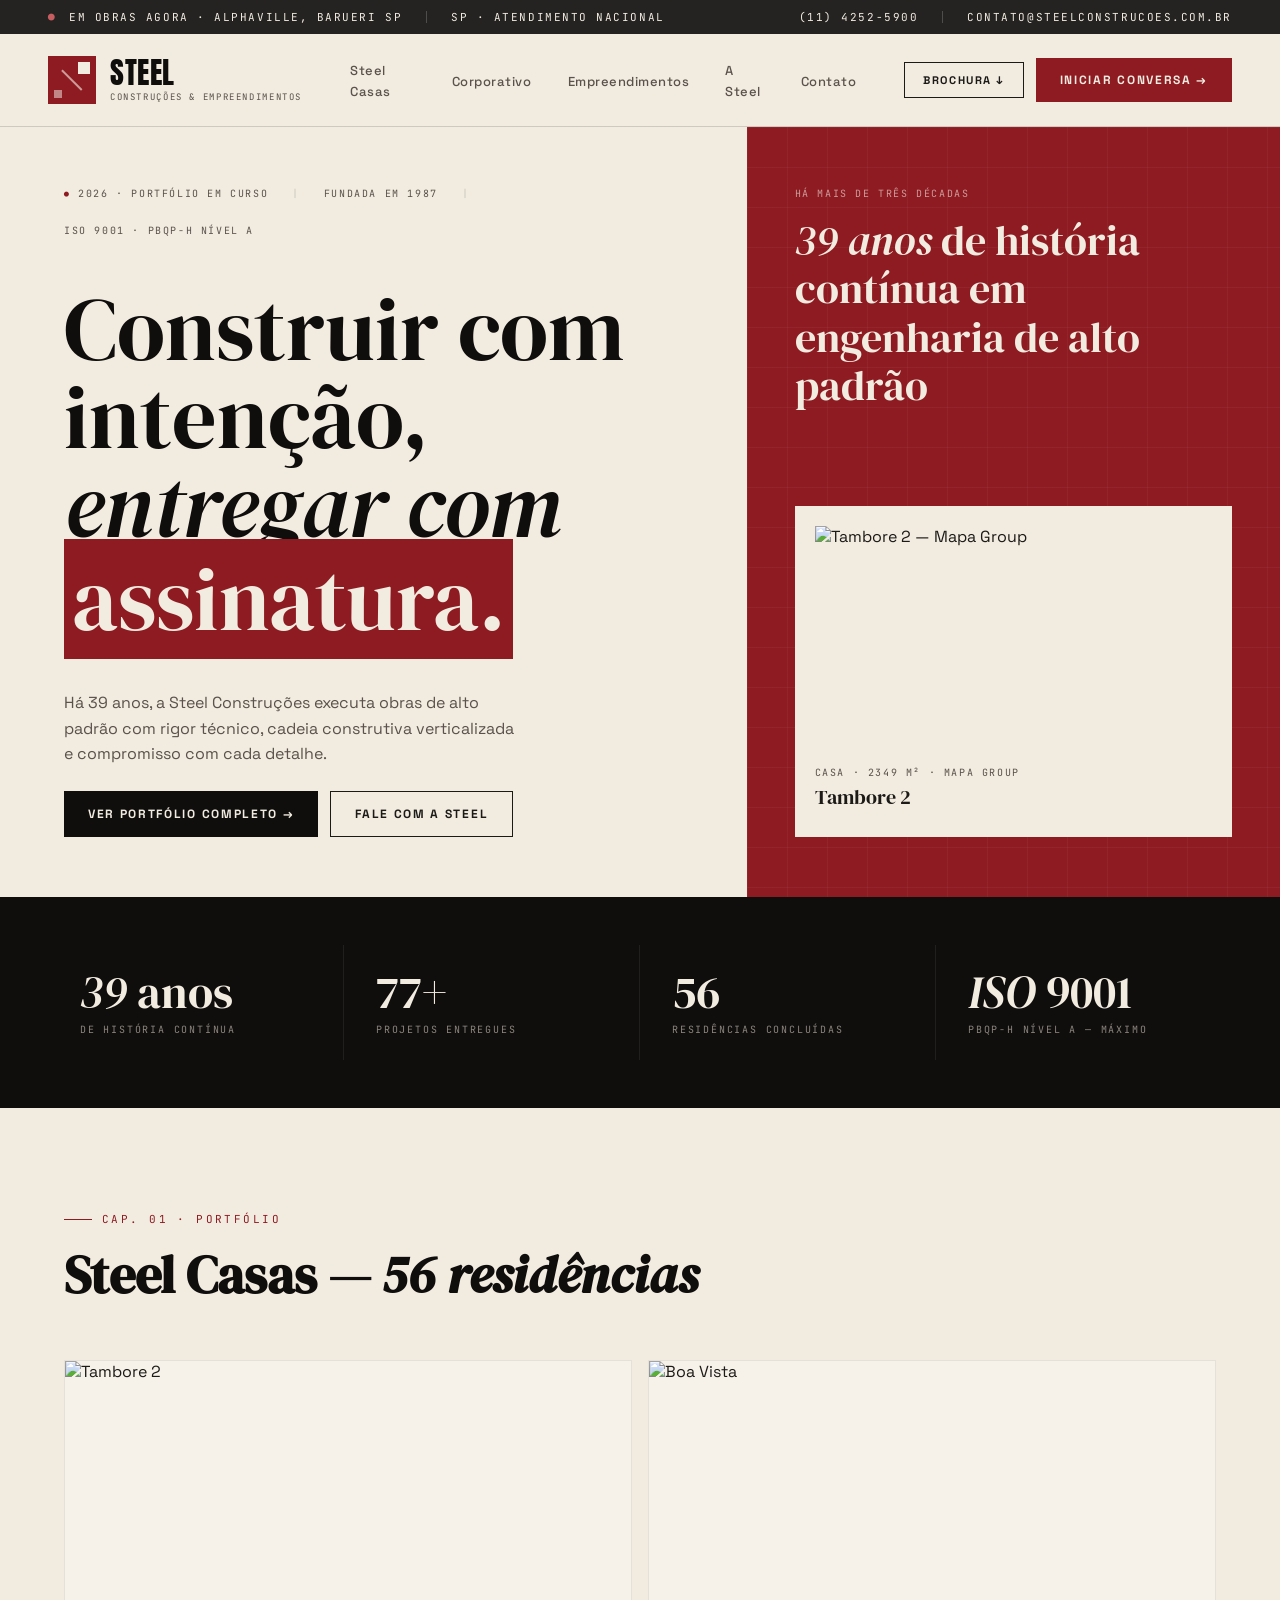
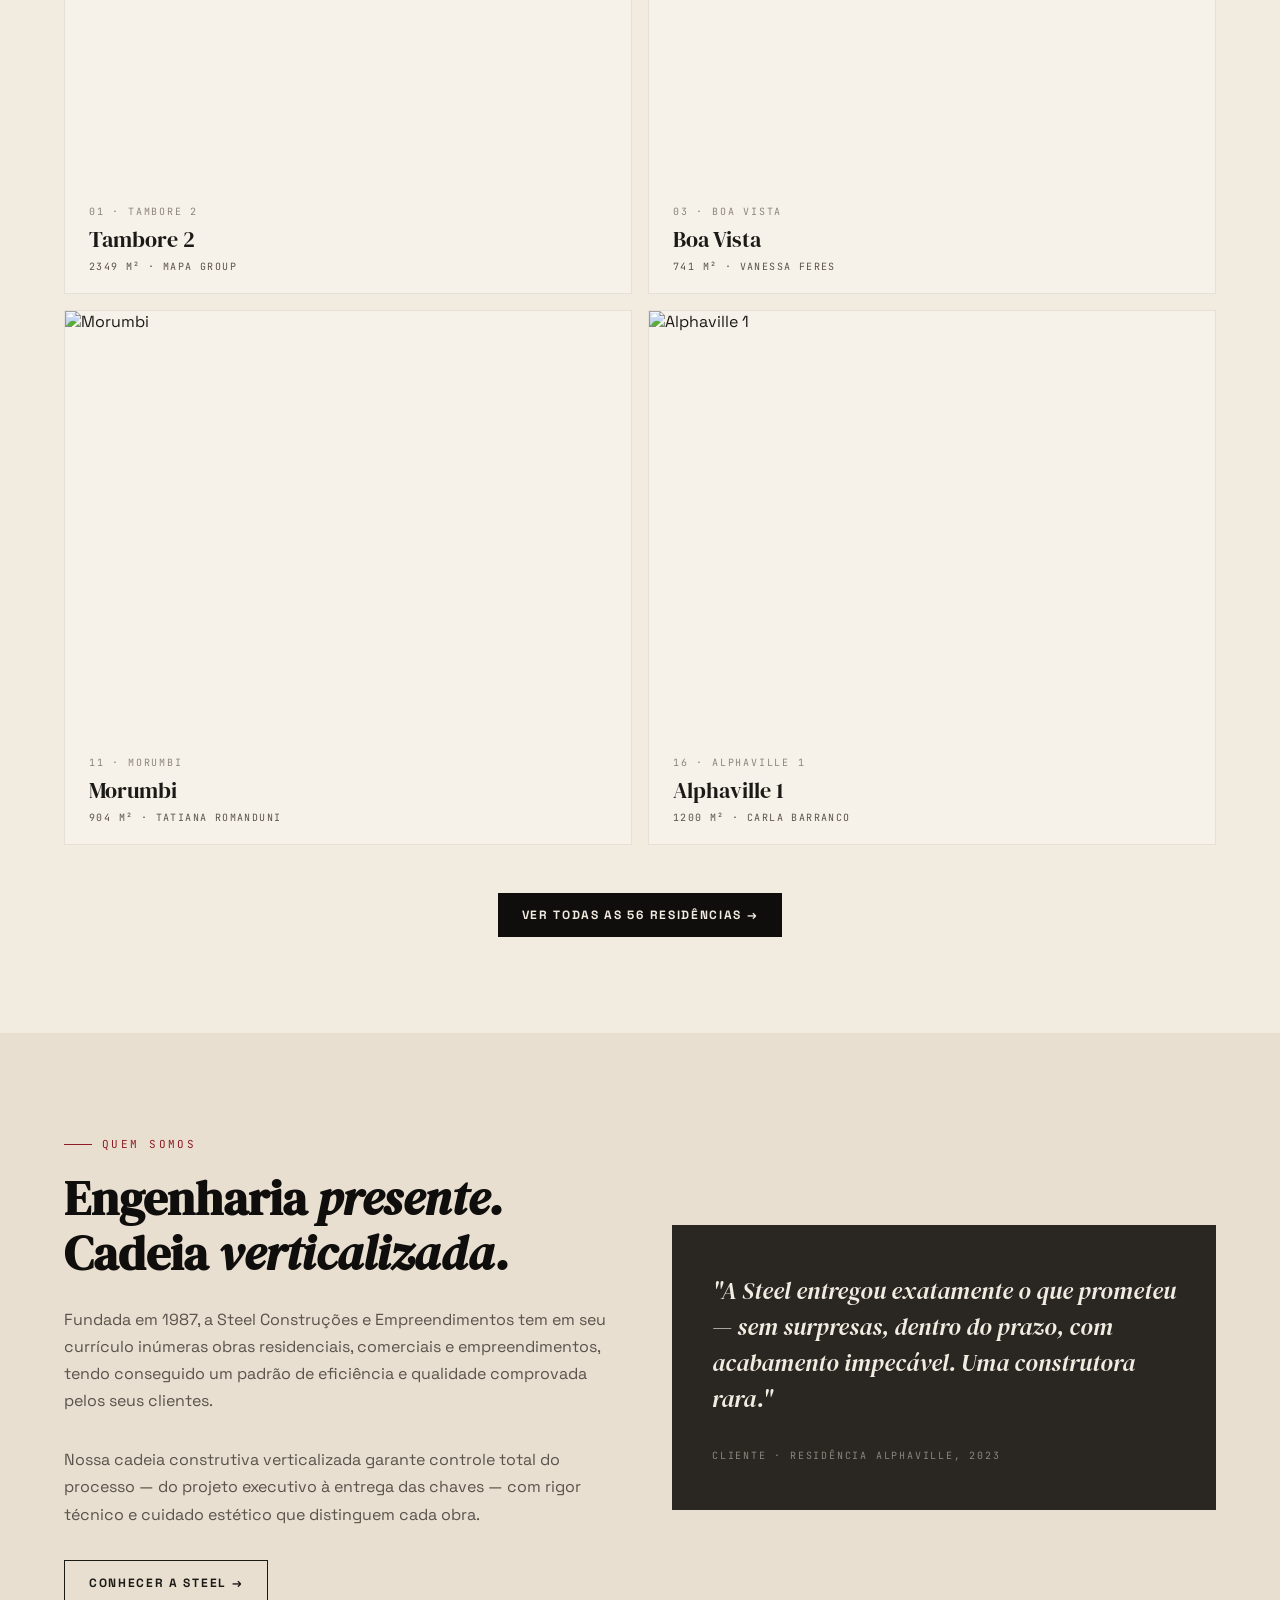
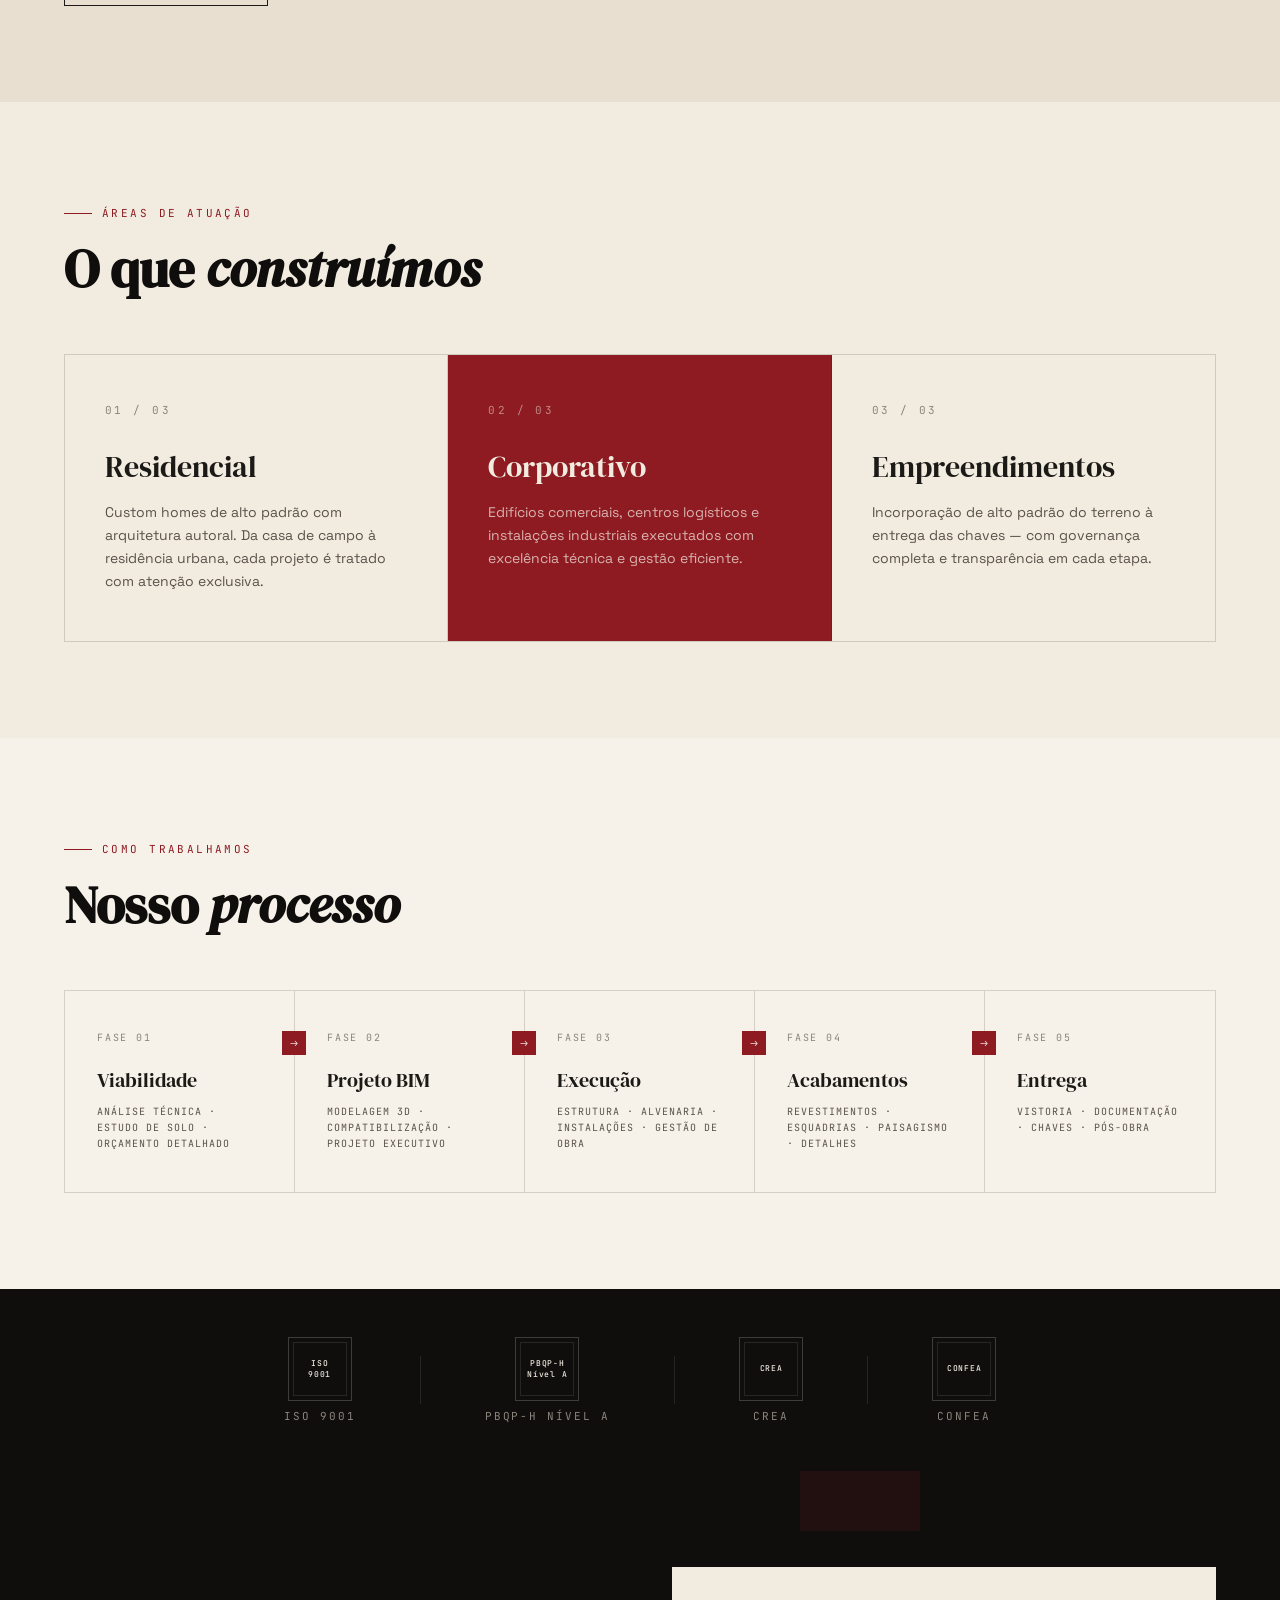
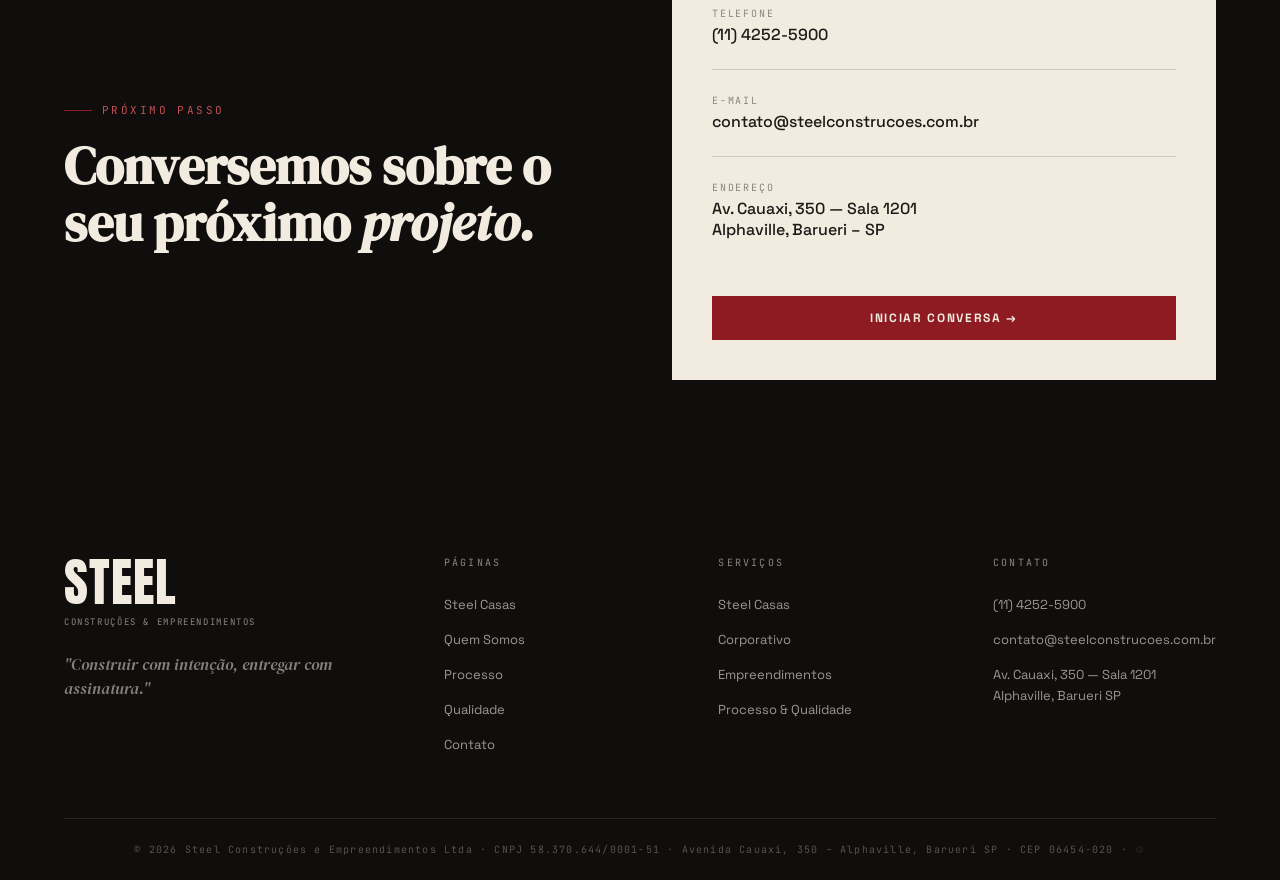
==== commit 6e357d72: "Add Admin Panel with full CRUD, auth, and localStorage sync - /admin/index.html: complete admin SPA " ====
--- a/index.html
+++ b/index.html
@@ -1740,7 +1740,7 @@
       </div>
     </div>
     <div class="footer-bottom">
-      © 2026 Steel Construções e Empreendimentos Ltda · CNPJ 58.370.644/0001-51 · Avenida Cauaxi, 350 – Alphaville, Barueri SP · CEP 06454-020
+      © 2026 Steel Construções e Empreendimentos Ltda · CNPJ 58.370.644/0001-51 · Avenida Cauaxi, 350 – Alphaville, Barueri SP · CEP 06454-020 · <a href="admin/" style="opacity:.3;color:inherit;text-decoration:none;" title="Admin">⚙</a>
     </div>
   </footer>
 </div>
@@ -2262,134 +2262,14 @@
     </div>
   </section>
 
-  <!-- OBRAS LIST -->
+  <!-- OBRAS GRID -->
   <section style="padding:72px 64px; background:var(--paper);">
     <div class="eyebrow" style="margin-bottom:16px;">Portfólio corporativo</div>
-    <div style="display:grid; grid-template-columns:1fr auto; align-items:end; padding-bottom:24px; margin-bottom:32px; border-bottom:2px solid var(--ink);">
+    <div style="display:grid; grid-template-columns:1fr auto; align-items:end; padding-bottom:24px; margin-bottom:40px; border-bottom:2px solid var(--ink);">
       <h2 class="section-h2">9 obras <em>entregues.</em></h2>
       <span style="font-family:'JetBrains Mono',monospace; font-size:11px; letter-spacing:0.18em; color:var(--graphite); text-transform:uppercase;">Atualizado 2026</span>
     </div>
-
-    <div style="display:flex; flex-direction:column; gap:0;">
-
-      <div style="display:grid; grid-template-columns:64px 1fr auto; gap:24px; align-items:center; padding:24px 0; border-bottom:1px solid var(--border);">
-        <span style="font-family:'DM Serif Display',serif; font-style:italic; font-size:36px; color:rgba(15,14,13,0.18);">01</span>
-        <div>
-          <div style="font-family:'JetBrains Mono',monospace; font-size:10px; letter-spacing:0.2em; color:var(--red); text-transform:uppercase; margin-bottom:6px;">Corporativo · Vinhedo SP · 2022</div>
-          <div style="font-family:'DM Serif Display',serif; font-size:28px; color:var(--ink); margin-bottom:4px;">Sede <em>Volare</em></div>
-          <div style="font-size:13px; color:var(--graphite);">12 lajes · 9.400 m² · Certificação AQUA · Auditório 350 lugares</div>
-        </div>
-        <div style="text-align:right;">
-          <div style="font-family:'JetBrains Mono',monospace; font-size:10px; letter-spacing:0.16em; color:var(--graphite); text-transform:uppercase; margin-bottom:4px;">Área total</div>
-          <div style="font-family:'DM Serif Display',serif; font-size:24px; color:var(--ink);">9.400 <em style="font-size:14px; color:var(--red);">m²</em></div>
-        </div>
-      </div>
-
-      <div style="display:grid; grid-template-columns:64px 1fr auto; gap:24px; align-items:center; padding:24px 0; border-bottom:1px solid var(--border);">
-        <span style="font-family:'DM Serif Display',serif; font-style:italic; font-size:36px; color:rgba(15,14,13,0.18);">02</span>
-        <div>
-          <div style="font-family:'JetBrains Mono',monospace; font-size:10px; letter-spacing:0.2em; color:var(--red); text-transform:uppercase; margin-bottom:6px;">Hospitalar · Belo Horizonte MG · 2023</div>
-          <div style="font-family:'DM Serif Display',serif; font-size:28px; color:var(--ink); margin-bottom:4px;">Hospital <em>Albano</em> — Ampliação</div>
-          <div style="font-size:13px; color:var(--graphite);">+186 leitos · 24.000 m² · LEED · Novo bloco cirúrgico e UTI</div>
-        </div>
-        <div style="text-align:right;">
-          <div style="font-family:'JetBrains Mono',monospace; font-size:10px; letter-spacing:0.16em; color:var(--graphite); text-transform:uppercase; margin-bottom:4px;">Área total</div>
-          <div style="font-family:'DM Serif Display',serif; font-size:24px; color:var(--ink);">24.000 <em style="font-size:14px; color:var(--red);">m²</em></div>
-        </div>
-      </div>
-
-      <div style="display:grid; grid-template-columns:64px 1fr auto; gap:24px; align-items:center; padding:24px 0; border-bottom:1px solid var(--border);">
-        <span style="font-family:'DM Serif Display',serif; font-style:italic; font-size:36px; color:rgba(15,14,13,0.18);">03</span>
-        <div>
-          <div style="font-family:'JetBrains Mono',monospace; font-size:10px; letter-spacing:0.2em; color:var(--red); text-transform:uppercase; margin-bottom:6px;">Industrial · Itupeva SP · 2024</div>
-          <div style="font-family:'DM Serif Display',serif; font-size:28px; color:var(--ink); margin-bottom:4px;">CD Logística <em>Sul</em></div>
-          <div style="font-size:13px; color:var(--graphite);">18.000 m² · 42 docas · Piso nivelado a laser · Mezanino administrativo</div>
-        </div>
-        <div style="text-align:right;">
-          <div style="font-family:'JetBrains Mono',monospace; font-size:10px; letter-spacing:0.16em; color:var(--graphite); text-transform:uppercase; margin-bottom:4px;">Área total</div>
-          <div style="font-family:'DM Serif Display',serif; font-size:24px; color:var(--ink);">18.000 <em style="font-size:14px; color:var(--red);">m²</em></div>
-        </div>
-      </div>
-
-      <div style="display:grid; grid-template-columns:64px 1fr auto; gap:24px; align-items:center; padding:24px 0; border-bottom:1px solid var(--border);">
-        <span style="font-family:'DM Serif Display',serif; font-style:italic; font-size:36px; color:rgba(15,14,13,0.18);">04</span>
-        <div>
-          <div style="font-family:'JetBrains Mono',monospace; font-size:10px; letter-spacing:0.2em; color:var(--red); text-transform:uppercase; margin-bottom:6px;">Corporativo · São Paulo SP · 2021</div>
-          <div style="font-family:'DM Serif Display',serif; font-size:28px; color:var(--ink); margin-bottom:4px;">Torre <em>Banco Áureo</em></div>
-          <div style="font-size:13px; color:var(--graphite);">18 lajes · 14.200 m² · Fachada dupla pele · Geração solar integrada</div>
-        </div>
-        <div style="text-align:right;">
-          <div style="font-family:'JetBrains Mono',monospace; font-size:10px; letter-spacing:0.16em; color:var(--graphite); text-transform:uppercase; margin-bottom:4px;">Área total</div>
-          <div style="font-family:'DM Serif Display',serif; font-size:24px; color:var(--ink);">14.200 <em style="font-size:14px; color:var(--red);">m²</em></div>
-        </div>
-      </div>
-
-      <div style="display:grid; grid-template-columns:64px 1fr auto; gap:24px; align-items:center; padding:24px 0; border-bottom:1px solid var(--border);">
-        <span style="font-family:'DM Serif Display',serif; font-style:italic; font-size:36px; color:rgba(15,14,13,0.18);">05</span>
-        <div>
-          <div style="font-family:'JetBrains Mono',monospace; font-size:10px; letter-spacing:0.2em; color:var(--red); text-transform:uppercase; margin-bottom:6px;">Industrial · Barueri SP · 2020</div>
-          <div style="font-family:'DM Serif Display',serif; font-size:28px; color:var(--ink); margin-bottom:4px;">Planta <em>Usina SP</em></div>
-          <div style="font-size:13px; color:var(--graphite);">22.000 m² · Estrutura metálica · Câmaras frigoríficas · ISO 45001</div>
-        </div>
-        <div style="text-align:right;">
-          <div style="font-family:'JetBrains Mono',monospace; font-size:10px; letter-spacing:0.16em; color:var(--graphite); text-transform:uppercase; margin-bottom:4px;">Área total</div>
-          <div style="font-family:'DM Serif Display',serif; font-size:24px; color:var(--ink);">22.000 <em style="font-size:14px; color:var(--red);">m²</em></div>
-        </div>
-      </div>
-
-      <div style="display:grid; grid-template-columns:64px 1fr auto; gap:24px; align-items:center; padding:24px 0; border-bottom:1px solid var(--border);">
-        <span style="font-family:'DM Serif Display',serif; font-style:italic; font-size:36px; color:rgba(15,14,13,0.18);">06</span>
-        <div>
-          <div style="font-family:'JetBrains Mono',monospace; font-size:10px; letter-spacing:0.2em; color:var(--red); text-transform:uppercase; margin-bottom:6px;">Institucional · Brasília DF · 2019</div>
-          <div style="font-family:'DM Serif Display',serif; font-size:28px; color:var(--ink); margin-bottom:4px;">Embaixada <em>dos Países Baixos</em></div>
-          <div style="font-size:13px; color:var(--graphite);">3.800 m² · Segurança nível IV · Auditório, residência e área de serviços consulares</div>
-        </div>
-        <div style="text-align:right;">
-          <div style="font-family:'JetBrains Mono',monospace; font-size:10px; letter-spacing:0.16em; color:var(--graphite); text-transform:uppercase; margin-bottom:4px;">Área total</div>
-          <div style="font-family:'DM Serif Display',serif; font-size:24px; color:var(--ink);">3.800 <em style="font-size:14px; color:var(--red);">m²</em></div>
-        </div>
-      </div>
-
-      <div style="display:grid; grid-template-columns:64px 1fr auto; gap:24px; align-items:center; padding:24px 0; border-bottom:1px solid var(--border);">
-        <span style="font-family:'DM Serif Display',serif; font-style:italic; font-size:36px; color:rgba(15,14,13,0.18);">07</span>
-        <div>
-          <div style="font-family:'JetBrains Mono',monospace; font-size:10px; letter-spacing:0.2em; color:var(--red); text-transform:uppercase; margin-bottom:6px;">Corporativo · Alphaville SP · 2018</div>
-          <div style="font-family:'DM Serif Display',serif; font-size:28px; color:var(--ink); margin-bottom:4px;">Campus <em>Grupo Maia</em></div>
-          <div style="font-size:13px; color:var(--graphite);">8 blocos · 32.000 m² · Auditório central · Sistema BMS integrado</div>
-        </div>
-        <div style="text-align:right;">
-          <div style="font-family:'JetBrains Mono',monospace; font-size:10px; letter-spacing:0.16em; color:var(--graphite); text-transform:uppercase; margin-bottom:4px;">Área total</div>
-          <div style="font-family:'DM Serif Display',serif; font-size:24px; color:var(--ink);">32.000 <em style="font-size:14px; color:var(--red);">m²</em></div>
-        </div>
-      </div>
-
-      <div style="display:grid; grid-template-columns:64px 1fr auto; gap:24px; align-items:center; padding:24px 0; border-bottom:1px solid var(--border);">
-        <span style="font-family:'DM Serif Display',serif; font-style:italic; font-size:36px; color:rgba(15,14,13,0.18);">08</span>
-        <div>
-          <div style="font-family:'JetBrains Mono',monospace; font-size:10px; letter-spacing:0.2em; color:var(--red); text-transform:uppercase; margin-bottom:6px;">Industrial · Cajamar SP · 2017</div>
-          <div style="font-family:'DM Serif Display',serif; font-size:28px; color:var(--ink); margin-bottom:4px;">Galpão <em>Lateral Group</em></div>
-          <div style="font-size:13px; color:var(--graphite);">28.000 m² · 60 docas · Vão livre 50m · Torre administrativa integrada</div>
-        </div>
-        <div style="text-align:right;">
-          <div style="font-family:'JetBrains Mono',monospace; font-size:10px; letter-spacing:0.16em; color:var(--graphite); text-transform:uppercase; margin-bottom:4px;">Área total</div>
-          <div style="font-family:'DM Serif Display',serif; font-size:24px; color:var(--ink);">28.000 <em style="font-size:14px; color:var(--red);">m²</em></div>
-        </div>
-      </div>
-
-      <div style="display:grid; grid-template-columns:64px 1fr auto; gap:24px; align-items:center; padding:24px 0;">
-        <span style="font-family:'DM Serif Display',serif; font-style:italic; font-size:36px; color:rgba(15,14,13,0.18);">09</span>
-        <div>
-          <div style="font-family:'JetBrains Mono',monospace; font-size:10px; letter-spacing:0.2em; color:var(--red); text-transform:uppercase; margin-bottom:6px;">Hospitalar · São Paulo SP · 2015</div>
-          <div style="font-family:'DM Serif Display',serif; font-size:28px; color:var(--ink); margin-bottom:4px;">Centro Médico <em>Volare</em></div>
-          <div style="font-size:13px; color:var(--graphite);">6.200 m² · 4 centros cirúrgicos · Hemodinâmica · Pronto-socorro</div>
-        </div>
-        <div style="text-align:right;">
-          <div style="font-family:'JetBrains Mono',monospace; font-size:10px; letter-spacing:0.16em; color:var(--graphite); text-transform:uppercase; margin-bottom:4px;">Área total</div>
-          <div style="font-family:'DM Serif Display',serif; font-size:24px; color:var(--ink);">6.200 <em style="font-size:14px; color:var(--red);">m²</em></div>
-        </div>
-      </div>
-
-    </div>
+    <div class="casas-grid" id="empresasGrid"></div>
   </section>
 
   <!-- CTA -->
@@ -2462,8 +2342,9 @@
       <h2 class="section-h2">Portfólio de <em>incorporações.</em></h2>
       <span style="font-family:'JetBrains Mono',monospace; font-size:11px; letter-spacing:0.18em; color:var(--graphite); text-transform:uppercase;">11 concluídos</span>
     </div>
-
-    <div style="display:grid; grid-template-columns:repeat(3,1fr); gap:16px;">
+    <div class="casas-grid" id="empreendimentosGrid"></div>
+
+    <div style="display:none;">
 
       <div style="background:var(--paper); border:1px solid var(--border); display:flex; flex-direction:column;">
         <div style="background:linear-gradient(165deg,#4a423a,#14130f); aspect-ratio:4/3; position:relative; overflow:hidden;">
@@ -2818,6 +2699,76 @@
   grid.innerHTML = html;
 }
 
+// ===== EMPRESAS DATA =====
+var EMPRESAS = [
+  {id:1, nome:'Projeto Comercial 1', img:'https://res.cloudinary.com/duriirkok/image/upload/c_scale,f_auto,q_auto/v1767799996/06_cu7j2r.jpg'},
+  {id:2, nome:'Projeto Comercial 2', img:'https://res.cloudinary.com/duriirkok/image/upload/c_scale,f_auto,q_auto/v1651759556/PORTARIA_ss5mio.jpg'},
+  {id:3, nome:'T Palmeiras', img:'https://res.cloudinary.com/duriirkok/image/upload/c_scale,f_auto,q_auto/v1768500553/01_T_Palmeiras_mfu1vq.png'},
+  {id:4, nome:'Flytour', img:'https://res.cloudinary.com/duriirkok/image/upload/c_scale,f_auto,q_auto/v1768505210/Flytour_01_yzazgi.png'},
+  {id:5, nome:'Pier Flytour', img:'https://res.cloudinary.com/duriirkok/image/upload/c_scale,f_auto,q_auto/v1768824779/Pier_Flytour_1_2_fchfcj.jpg'},
+  {id:6, nome:'Kioto', img:'https://res.cloudinary.com/duriirkok/image/upload/c_scale,f_auto,q_auto,w_800/v1607113674/empresas/kioto_eus3yc.jpg'},
+  {id:7, nome:'Black Horse', img:'https://res.cloudinary.com/duriirkok/image/upload/c_scale,f_auto,q_auto,w_800/v1607113507/empresas/blackhorse_gb2vrj.jpg'},
+  {id:8, nome:'Maria João', img:'https://res.cloudinary.com/duriirkok/image/upload/c_scale,f_auto,q_auto,w_800/v1607113383/empresas/mariajoao_krvvwt.jpg'},
+  {id:9, nome:'Espaço 18', img:'https://res.cloudinary.com/duriirkok/image/upload/c_scale,f_auto,q_auto,w_800/v1607113315/empresas/espaco18_wcrj37.jpg'}
+];
+
+// ===== EMPREENDIMENTOS DATA =====
+var EMPREENDIMENTOS = [
+  {id:1, nome:'Empreendimento 1', img:'https://res.cloudinary.com/duriirkok/image/upload/c_scale,f_auto,q_auto/v1768243311/18_s1q0he.png'},
+  {id:2, nome:'Empreendimento 2', img:'https://res.cloudinary.com/duriirkok/image/upload/c_scale,f_auto,q_auto/v1768827115/01_pjonpf.png'},
+  {id:3, nome:'Lago dos Patos', img:'https://res.cloudinary.com/duriirkok/image/upload/c_scale,f_auto,q_auto/v1753727611/empreendimentos/Lago_dos_Patos_05_cflwpl.jpg'},
+  {id:4, nome:'Mobi Liberdade', img:'https://res.cloudinary.com/duriirkok/image/upload/c_scale,f_auto,q_auto,w_800/v1607641210/empreendimentos/mobi-liberdade/fce85107-440f-4607-84cc-b05d8fb13038_j2cdjv.jpg'},
+  {id:5, nome:'Sonhare', img:'https://res.cloudinary.com/duriirkok/image/upload/c_scale,f_auto,q_auto/v1640001617/empreendimentos/sonhare/sonhare%201%20e%202%20pronto/MicrosoftTeams-image_4_uxt2dq.jpg'},
+  {id:6, nome:'Cardón', img:'https://res.cloudinary.com/duriirkok/image/upload/c_scale,f_auto,q_auto/v1716226135/capa_cardon_yl345w.jpg'},
+  {id:7, nome:'Finezzi', img:'https://res.cloudinary.com/duriirkok/image/upload/c_scale,f_auto,q_auto,w_800/v1607641046/empreendimentos/finezzi-1/FINEZZI_DE_LONGE_ftjqz5.jpg'},
+  {id:8, nome:'Sonhare Arapongas', img:'https://res.cloudinary.com/duriirkok/image/upload/c_scale,f_auto,q_auto/v1768825036/Sonhare_Arapongas_01_ohvsw4.png'},
+  {id:9, nome:'Empreendimento 9', img:'https://res.cloudinary.com/duriirkok/image/upload/c_scale,f_auto,q_auto/v1768825741/01_tyu7xq.png'},
+  {id:10, nome:'Recanto Pássaros', img:'https://res.cloudinary.com/duriirkok/image/upload/c_scale,f_auto,q_auto,w_800/v1607641450/empreendimentos/recanto-passaros-1-2/IMG_4890_yph23a.jpg'},
+  {id:11, nome:'Victoria', img:'https://res.cloudinary.com/duriirkok/image/upload/c_scale,f_auto,q_auto,w_800/v1607102675/empreendimentos/victoria/victoria2_i0rci3.jpg'}
+];
+
+function buildEmpresasGrid() {
+  var grid = document.getElementById('empresasGrid');
+  if (!grid) return;
+  var html = '';
+  var data = getStoredOrDefault('steel_empresas', EMPRESAS);
+  data.forEach(function(emp) {
+    var num = String(emp.id).padStart(2, '0');
+    html += '<div class="casa-card">' +
+      '<div class="img-wrap">' +
+        '<span class="casa-card-num">' + num + '</span>' +
+        '<img src="' + emp.img + '" alt="' + emp.nome + '" loading="lazy">' +
+      '</div>' +
+      '<div class="casa-card-info">' +
+        '<div class="casa-card-name">' + emp.nome + '</div>' +
+        '<div class="casa-card-meta">Obra corporativa · Concluída</div>' +
+      '</div>' +
+    '</div>';
+  });
+  grid.innerHTML = html;
+}
+
+function buildEmpreendimentosGrid() {
+  var grid = document.getElementById('empreendimentosGrid');
+  if (!grid) return;
+  var html = '';
+  var data = getStoredOrDefault('steel_empreendimentos', EMPREENDIMENTOS);
+  data.forEach(function(emp) {
+    var num = String(emp.id).padStart(2, '0');
+    html += '<div class="casa-card">' +
+      '<div class="img-wrap">' +
+        '<span class="casa-card-num">' + num + '</span>' +
+        '<img src="' + emp.img + '" alt="' + emp.nome + '" loading="lazy">' +
+      '</div>' +
+      '<div class="casa-card-info">' +
+        '<div class="casa-card-name">' + emp.nome + '</div>' +
+        '<div class="casa-card-meta">Incorporação · Concluída</div>' +
+      '</div>' +
+    '</div>';
+  });
+  grid.innerHTML = html;
+}
+
 // ===== STICKY NAV =====
 window.addEventListener('scroll', function() {
   var navbar = document.getElementById('navbar');
@@ -2855,9 +2806,39 @@
   }, 4000);
 }
 
+// ===== LOCALSTORAGE SYNC (admin panel integration) =====
+function syncToStorage() {
+  if (!localStorage.getItem('steel_casas')) {
+    localStorage.setItem('steel_casas', JSON.stringify(CASAS));
+  }
+  if (!localStorage.getItem('steel_empreendimentos')) {
+    localStorage.setItem('steel_empreendimentos', JSON.stringify(
+      EMPREENDIMENTOS.map(function(e) {
+        return { id: e.id, nome: e.nome, img: e.img, tipo: 'Residencial', local: '', ano: null, status: 'Entregue' };
+      })
+    ));
+  }
+  if (!localStorage.getItem('steel_empresas')) {
+    localStorage.setItem('steel_empresas', JSON.stringify(
+      EMPRESAS.map(function(e) {
+        return { id: e.id, nome: e.nome, img: e.img, tipo: 'Corporativo', local: '', ano: null, status: 'Concluída' };
+      })
+    ));
+  }
+}
+
+function getStoredOrDefault(key, fallback) {
+  var s = localStorage.getItem(key);
+  if (s) { try { return JSON.parse(s); } catch(e) {} }
+  return fallback;
+}
+
 // ===== INIT =====
 document.addEventListener('DOMContentLoaded', function() {
+  syncToStorage();
   buildCasasGrid();
+  buildEmpresasGrid();
+  buildEmpreendimentosGrid();
   var hash = location.hash.replace('#/', '') || 'home';
   if (hash === '') hash = 'home';
   navigate(PAGES.includes(hash) ? hash : 'home');
